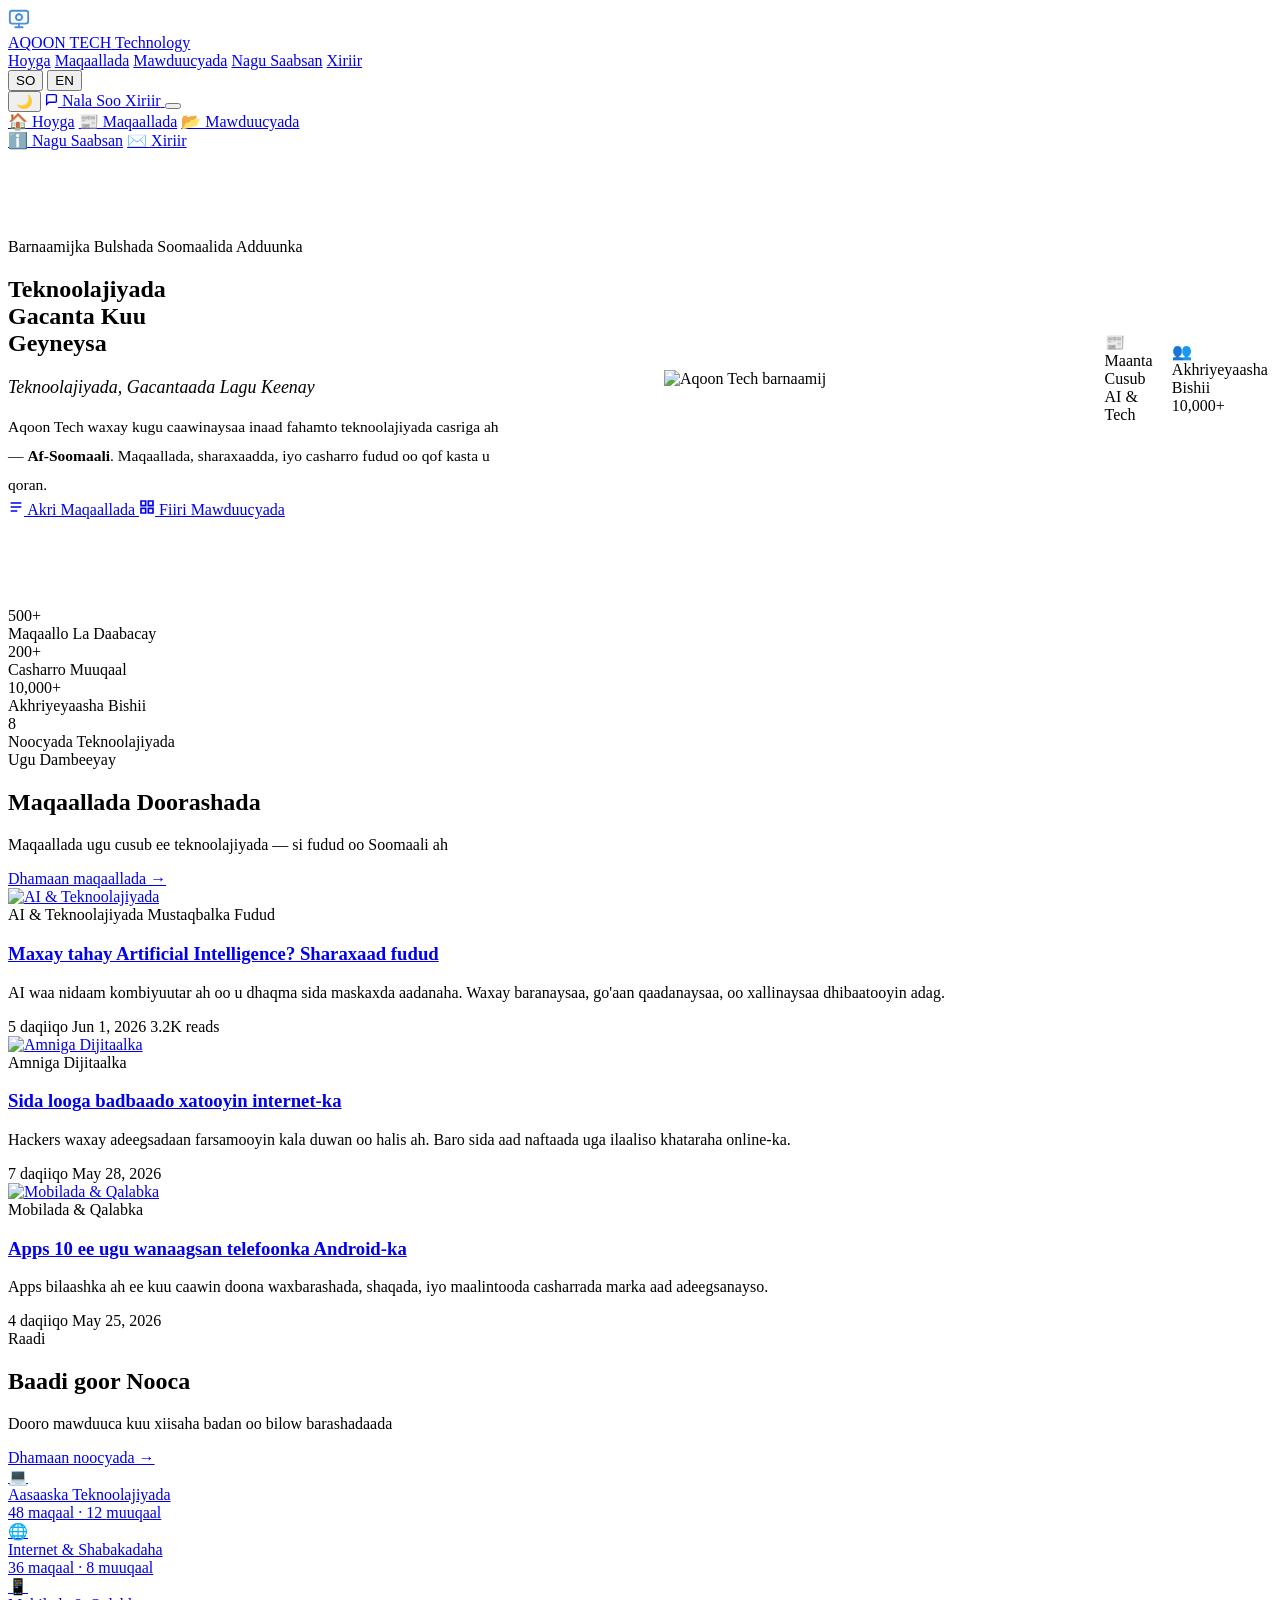
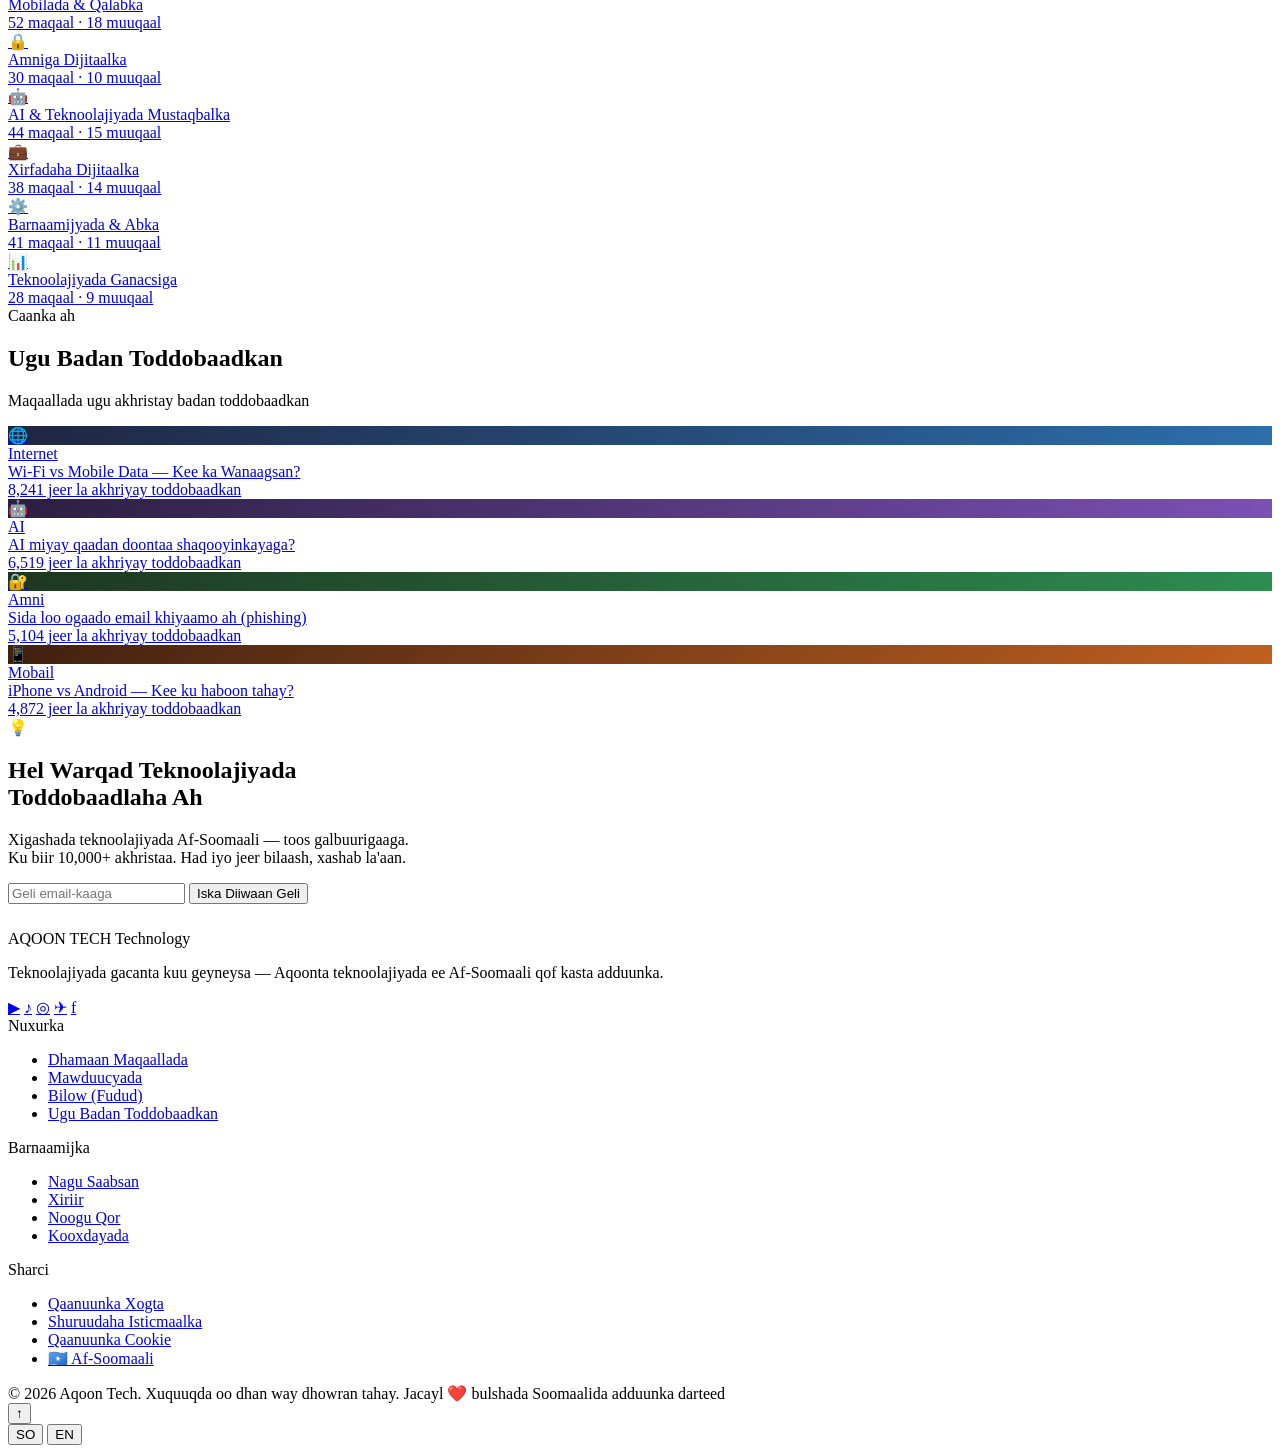
==== index.html @ 66a2defd "Add files via upload" ====
<!DOCTYPE html>
<html lang="so" data-theme="light">
<head>
  <meta charset="UTF-8">
  <meta name="viewport" content="width=device-width, initial-scale=1.0">
  <meta name="description" content="Aqoon Tech — Teknoolajiyada gacanta kuu geyneysa. Waxbarashada teknoolajiyada ee Af-Soomaali bulshada adduunka.">
  <meta property="og:title" content="Aqoon Tech — Teknoolajiyada Qof Walba">
  <meta property="og:description" content="Gunta aqoonta dijitaalka ee bulshada Soomaalida adduunka.">
  <meta property="og:type" content="website">
  <meta name="theme-color" content="#4A90D9">
  <title>Aqoon Tech — Teknoolajiyada Gacanta Kuu Geyneysa</title>

  <!-- Google Fonts -->
  <link rel="preconnect" href="https://fonts.googleapis.com">
  <link rel="preconnect" href="https://fonts.gstatic.com" crossorigin>
  <link href="https://fonts.googleapis.com/css2?family=Alata&family=Montserrat:wght@400;500;600;700&family=DM+Sans:ital,opsz,wght@0,9..40,300;0,9..40,400;0,9..40,500;1,9..40,400&display=swap" rel="stylesheet">

  <!-- CSS -->
  <link rel="stylesheet" href="css/variables.css">
  <link rel="stylesheet" href="css/base.css">
  <link rel="stylesheet" href="css/typography.css">
  <link rel="stylesheet" href="css/buttons.css">
  <link rel="stylesheet" href="css/cards.css">
  <link rel="stylesheet" href="css/navbar.css">
  <link rel="stylesheet" href="css/layout.css">
  <link rel="stylesheet" href="css/hero.css">
  <link rel="stylesheet" href="css/sections.css">
  <link rel="stylesheet" href="css/animations.css">

  <style>
    .hero-section {
      min-height: calc(100vh - var(--nav-h));
      display: grid;
      grid-template-columns: 1fr 1fr;
      align-items: center;
      gap: 3rem;
      padding-block: clamp(3rem,7vw,5.5rem);
    }
    .hero-visual-wrap {
      position: relative;
      display: flex;
      align-items: center;
      justify-content: center;
    }
    .hero-main-img {
      width: 100%;
      max-width: 520px;
      border-radius: var(--r-lg);
      box-shadow: var(--shadow-lg);
    }
    .hero-badge-1 { top: 10%; left: -16%; }
    .hero-badge-2 { bottom: 14%; right: -12%; }
    @media (max-width: 1024px) {
      .hero-section { grid-template-columns: 1fr; min-height: auto; padding-top: 3rem; }
      .hero-visual-wrap { display: none; }
    }
  </style>
</head>
<body>

<div id="progress-bar"></div>

<!-- ════ NAVBAR ════ -->
<nav class="navbar" id="navbar">
  <a href="index.html" class="nav-logo">
    <div class="logo-mark">
      <svg width="22" height="22" viewBox="0 0 24 24" fill="none"
           stroke="#4A90D9" stroke-width="2" stroke-linecap="round" stroke-linejoin="round">
        <rect x="2" y="3" width="20" height="14" rx="2.5"/>
        <path d="M8 21h8M12 17v4"/>
        <circle cx="12" cy="10" r="3.2"/>
        <path d="M12 6.8V6M12 13.2V14M8.8 10H8M15.2 10H16" stroke-width="1.5"/>
      </svg>
    </div>
    <div class="logo-text">
      <span class="logo-name">AQOON <span>TECH</span></span>
      <span class="logo-tagline">Technology</span>
    </div>
  </a>

  <div class="nav-links">
    <a href="index.html"            class="nav-link active" data-so="Hoyga" data-en="Home">Hoyga</a>
    <a href="pages/articles.html"   class="nav-link" data-so="Maqaallada" data-en="Articles">Maqaallada</a>
    <a href="pages/categories.html" class="nav-link" data-so="Mawduucyada" data-en="Categories">Mawduucyada</a>
    <a href="pages/about.html"      class="nav-link" data-so="Nagu Saabsan" data-en="About">Nagu Saabsan</a>
    <a href="pages/contact.html"    class="nav-link" data-so="Xiriir" data-en="Contact">Xiriir</a>
  </div>

  <div class="nav-actions">
    <div class="lang-switch">
      <button class="lang-btn active" id="lang-so" onclick="setLang('so')">SO</button>
      <button class="lang-btn"        id="lang-en" onclick="setLang('en')">EN</button>
    </div>
    <button class="btn-theme" id="theme-toggle" onclick="toggleTheme()">🌙</button>
    <a href="pages/contact.html" class="nav-cta">
      <svg width="13" height="13" fill="none" stroke="currentColor" stroke-width="2.5" viewBox="0 0 24 24">
        <path d="M21 15a2 2 0 0 1-2 2H7l-4 4V5a2 2 0 0 1 2-2h14a2 2 0 0 1 2 2z"/>
      </svg>
      <span data-so="Nala Soo Xiriir" data-en="Get in Touch">Nala Soo Xiriir</span>
    </a>
    <button class="hamburger" id="hamburger" onclick="toggleMobileNav()">
      <span></span><span></span><span></span>
    </button>
  </div>
</nav>

<!-- Mobile nav -->
<nav class="mobile-nav" id="mobile-nav">
  <a href="index.html"            class="mobile-link" data-so="🏠 Hoyga"      data-en="🏠 Home">🏠 Hoyga</a>
  <a href="pages/articles.html"   class="mobile-link" data-so="📰 Maqaallada" data-en="📰 Articles">📰 Maqaallada</a>
  <a href="pages/categories.html" class="mobile-link" data-so="📂 Mawduucyada" data-en="📂 Categories">📂 Mawduucyada</a>
  <div class="mobile-divider"></div>
  <a href="pages/about.html"      class="mobile-link" data-so="ℹ️ Nagu Saabsan" data-en="ℹ️ About">ℹ️ Nagu Saabsan</a>
  <a href="pages/contact.html"    class="mobile-link" data-so="✉️ Xiriir"       data-en="✉️ Contact">✉️ Xiriir</a>
</nav>

<!-- ════ HERO ════ -->
<main>
<section class="section">
  <div class="container">
    <div class="hero-section">

      <div>
        <div class="hero-eyebrow ha-1">
          <span class="pulse-dot"></span>
          <span data-so="Barnaamijka Bulshada Soomaalida Adduunka" data-en="Platform for Somali Communities Worldwide">Barnaamijka Bulshada Soomaalida Adduunka</span>
        </div>

        <h1 class="hero-headline ha-2">
          Teknoolajiyada<br>
          <span class="highlight">Gacanta</span> Kuu<br>
          Geyneysa
        </h1>

        <p class="ha-3" style="font-family:var(--font-ui);font-size:clamp(1rem,1.6vw,1.12rem);
           color:var(--text-3);font-style:italic;margin-bottom:var(--s4);"
           data-so="Teknoolajiyada, Gacantaada Lagu Keenay"
           data-en="Technology, Brought to Your Doorstep">
          Teknoolajiyada, Gacantaada Lagu Keenay
        </p>

        <p class="ha-4" style="font-size:15.5px;color:var(--text-2);
           max-width:500px;line-height:1.85;margin-bottom:var(--s8);"
           data-so="Aqoon Tech waxay kugu caawinaysaa inaad fahamto teknoolajiyada casriga ah — Af-Soomaali. Maqaallada, sharaxaadda, iyo casharro fudud oo qof kasta u qoran."
           data-en="Aqoon Tech helps you understand modern technology — in Somali. Articles, explanations, and simple lessons written for everyone.">
          Aqoon Tech waxay kugu caawinaysaa inaad fahamto
          teknoolajiyada casriga ah — <strong>Af-Soomaali</strong>.
          Maqaallada, sharaxaadda, iyo casharro fudud oo qof kasta u qoran.
        </p>

        <div class="flex gap-3 flex-wrap ha-5">
          <a href="pages/articles.html" class="btn btn-primary btn-lg">
            <svg width="16" height="16" fill="none" stroke="currentColor" stroke-width="2.5" viewBox="0 0 24 24">
              <path d="M4 6h16M4 12h16M4 18h10"/>
            </svg>
            <span data-so="Akri Maqaallada" data-en="Explore Articles">Akri Maqaallada</span>
          </a>
          <a href="pages/categories.html" class="btn btn-secondary btn-lg">
            <svg width="16" height="16" fill="none" stroke="currentColor" stroke-width="2.5" viewBox="0 0 24 24">
              <path d="M3 3h7v7H3zM14 3h7v7h-7zM14 14h7v7h-7zM3 14h7v7H3z"/>
            </svg>
            <span data-so="Fiiri Mawduucyada" data-en="Browse Topics">Fiiri Mawduucyada</span>
          </a>
        </div>
      </div>

      <div class="hero-visual-wrap ha-visual">
        <img src="images/hero-main.png" alt="Aqoon Tech barnaamij"
             class="hero-main-img" loading="eager">
        <div class="hero-badge hero-badge-1 float-1">
          <div class="hero-badge-icon">📰</div>
          <div>
            <div class="hero-badge-label" data-so="Maanta Cusub" data-en="New Today">Maanta Cusub</div>
            <div class="hero-badge-value">AI & Tech</div>
          </div>
        </div>
        <div class="hero-badge hero-badge-2 float-2">
          <div class="hero-badge-icon">👥</div>
          <div>
            <div class="hero-badge-label" data-so="Akhriyeyaasha Bishii" data-en="Monthly Readers">Akhriyeyaasha Bishii</div>
            <div class="hero-badge-value">10,000+</div>
          </div>
        </div>
      </div>

    </div>
  </div>
</section>

<!-- ════ STATS STRIP ════ -->
<div class="stats-strip">
  <div class="stats-inner">
    <div class="stat-item">
      <div class="stat-num" data-count="500" data-suffix="+">500+</div>
      <div class="stat-label" data-so="Maqaallo La Daabacay" data-en="Articles Published">Maqaallo La Daabacay</div>
    </div>
    <div class="stat-item">
      <div class="stat-num" data-count="200" data-suffix="+">200+</div>
      <div class="stat-label" data-so="Casharro Muuqaal" data-en="Video Lessons">Casharro Muuqaal</div>
    </div>
    <div class="stat-item">
      <div class="stat-num" data-count="10000" data-suffix="+">10,000+</div>
      <div class="stat-label" data-so="Akhriyeyaasha Bishii" data-en="Monthly Readers">Akhriyeyaasha Bishii</div>
    </div>
    <div class="stat-item">
      <div class="stat-num" data-count="8" data-suffix="">8</div>
      <div class="stat-label" data-so="Noocyada Teknoolajiyada" data-en="Tech Categories">Noocyada Teknoolajiyada</div>
    </div>
  </div>
</div>

<!-- ════ FEATURED ARTICLES ════ -->
<section class="section section-alt">
  <div class="container">
    <div class="section-header">
      <div>
        <div class="label" data-so="Ugu Dambeeyay" data-en="Latest">Ugu Dambeeyay</div>
        <h2 class="h-section"><span data-so="Maqaallada" data-en="Featured">Maqaallada</span> <span class="accent" data-so="Doorashada" data-en="Articles">Doorashada</span></h2>
        <p class="sub-heading" data-so="Maqaallada ugu cusub ee teknoolajiyada — si fudud oo Soomaali ah" data-en="The latest technology articles — simple and in Somali">Maqaallada ugu cusub ee teknoolajiyada — si fudud oo Soomaali ah</p>
      </div>
      <a href="pages/articles.html" class="btn btn-ghost" data-so="Dhamaan maqaallada →" data-en="View all articles →">Dhamaan maqaallada →</a>
    </div>

    <div class="grid grid-3">

      <article class="card reveal">
        <a href="pages/article-ai.html">
          <div class="card-img">
            <img src="images/hero-ai.png" alt="AI & Teknoolajiyada" loading="lazy">
          </div>
        </a>
        <div class="card-body">
          <div class="badge-row mb-2">
            <span class="badge badge-blue" data-so="AI & Teknoolajiyada Mustaqbalka" data-en="AI & Future Tech">AI & Teknoolajiyada Mustaqbalka</span>
            <span class="badge badge-easy">Fudud</span>
          </div>
          <h3 class="h-card">
            <a href="pages/article-ai.html" data-so="Maxay tahay Artificial Intelligence? Sharaxaad fudud" data-en="What is Artificial Intelligence? A simple explanation">
              Maxay tahay Artificial Intelligence? Sharaxaad fudud
            </a>
          </h3>
          <p class="card-excerpt" data-so="AI waa nidaam kombiyuutar ah oo u dhaqma sida maskaxda aadanaha. Waxay baranaysaa, go'aan qaadanaysaa, oo xallinaysaa dhibaatooyin adag." data-en="AI is a computer system that acts like the human brain. It learns, makes decisions, and solves complex problems.">
            AI waa nidaam kombiyuutar ah oo u dhaqma sida maskaxda aadanaha. Waxay baranaysaa, go'aan qaadanaysaa, oo xallinaysaa dhibaatooyin adag.
          </p>
          <div class="card-meta">
            <span data-so="5 daqiiqo" data-en="5 min read">5 daqiiqo</span>
            <span class="card-meta-dot"></span>
            <span>Jun 1, 2026</span>
            <span class="card-meta-dot"></span>
            <span>3.2K reads</span>
          </div>
        </div>
      </article>

      <article class="card reveal">
        <a href="pages/article-ai.html">
          <div class="card-img">
            <img src="images/hero-security.png" alt="Amniga Dijitaalka" loading="lazy">
          </div>
        </a>
        <div class="card-body">
          <div class="badge-row mb-2">
            <span class="badge badge-green" data-so="Amniga Dijitaalka" data-en="Cybersecurity">Amniga Dijitaalka</span>
          </div>
          <h3 class="h-card">
            <a href="pages/article-ai.html" data-so="Sida looga badbaado xatooyin internet-ka" data-en="How to protect yourself from internet theft">
              Sida looga badbaado xatooyin internet-ka
            </a>
          </h3>
          <p class="card-excerpt" data-so="Hackers waxay adeegsadaan farsamooyin kala duwan oo halis ah. Baro sida aad naftaada uga ilaaliso khataraha online-ka." data-en="Hackers use various dangerous techniques. Learn how to protect yourself from online threats.">
            Hackers waxay adeegsadaan farsamooyin kala duwan oo halis ah. Baro sida aad naftaada uga ilaaliso khataraha online-ka.
          </p>
          <div class="card-meta">
            <span data-so="7 daqiiqo" data-en="7 min read">7 daqiiqo</span>
            <span class="card-meta-dot"></span>
            <span>May 28, 2026</span>
          </div>
        </div>
      </article>

      <article class="card reveal">
        <a href="pages/article-ai.html">
          <div class="card-img">
            <img src="images/hero-mobile.png" alt="Mobilada & Qalabka" loading="lazy">
          </div>
        </a>
        <div class="card-body">
          <div class="badge-row mb-2">
            <span class="badge badge-amber" data-so="Mobilada & Qalabka" data-en="Mobile & Devices">Mobilada & Qalabka</span>
          </div>
          <h3 class="h-card">
            <a href="pages/article-ai.html" data-so="Apps 10 ee ugu wanaagsan telefoonka Android-ka" data-en="The 10 best apps for Android phones">
              Apps 10 ee ugu wanaagsan telefoonka Android-ka
            </a>
          </h3>
          <p class="card-excerpt" data-so="Apps bilaashka ah ee kuu caawin doona waxbarashada, shaqada, iyo maalintooda casharrada marka aad adeegsanayso." data-en="Free apps that will help you with education, work, and your daily lessons when you use them.">
            Apps bilaashka ah ee kuu caawin doona waxbarashada, shaqada, iyo maalintooda casharrada marka aad adeegsanayso.
          </p>
          <div class="card-meta">
            <span data-so="4 daqiiqo" data-en="4 min read">4 daqiiqo</span>
            <span class="card-meta-dot"></span>
            <span>May 25, 2026</span>
          </div>
        </div>
      </article>

    </div>
  </div>
</section>

<!-- ════ CATEGORIES ════ -->
<section class="section">
  <div class="container">
    <div class="section-header">
      <div>
        <div class="label" data-so="Raadi" data-en="Browse">Raadi</div>
        <h2 class="h-section"><span data-so="Baadi goor" data-en="Explore by">Baadi goor</span> <span class="accent" data-so="Nooca" data-en="Category">Nooca</span></h2>
        <p class="sub-heading" data-so="Dooro mawduuca kuu xiisaha badan oo bilow barashadaada" data-en="Choose the topic that interests you most and start learning">Dooro mawduuca kuu xiisaha badan oo bilow barashadaada</p>
      </div>
      <a href="pages/categories.html" class="btn btn-ghost" data-so="Dhamaan noocyada →" data-en="All categories →">Dhamaan noocyada →</a>
    </div>

    <div class="grid grid-4 gap-md">
      <a href="pages/categories.html" class="cat-card reveal">
        <div class="cat-icon">💻</div>
        <div class="cat-name" data-so="Aasaaska Teknoolajiyada" data-en="Tech Basics">Aasaaska Teknoolajiyada</div>
        <div class="cat-meta">48 <span data-so="maqaal" data-en="articles">maqaal</span> · 12 <span data-so="muuqaal" data-en="videos">muuqaal</span></div>
      </a>
      <a href="pages/categories.html" class="cat-card reveal">
        <div class="cat-icon">🌐</div>
        <div class="cat-name" data-so="Internet & Shabakadaha" data-en="Internet & Networks">Internet & Shabakadaha</div>
        <div class="cat-meta">36 <span data-so="maqaal" data-en="articles">maqaal</span> · 8 <span data-so="muuqaal" data-en="videos">muuqaal</span></div>
      </a>
      <a href="pages/categories.html" class="cat-card reveal">
        <div class="cat-icon">📱</div>
        <div class="cat-name" data-so="Mobilada & Qalabka" data-en="Mobile & Devices">Mobilada & Qalabka</div>
        <div class="cat-meta">52 <span data-so="maqaal" data-en="articles">maqaal</span> · 18 <span data-so="muuqaal" data-en="videos">muuqaal</span></div>
      </a>
      <a href="pages/categories.html" class="cat-card reveal">
        <div class="cat-icon">🔒</div>
        <div class="cat-name" data-so="Amniga Dijitaalka" data-en="Cybersecurity">Amniga Dijitaalka</div>
        <div class="cat-meta">30 <span data-so="maqaal" data-en="articles">maqaal</span> · 10 <span data-so="muuqaal" data-en="videos">muuqaal</span></div>
      </a>
      <a href="pages/categories.html" class="cat-card reveal">
        <div class="cat-icon">🤖</div>
        <div class="cat-name" data-so="AI & Teknoolajiyada Mustaqbalka" data-en="AI & Future Tech">AI & Teknoolajiyada Mustaqbalka</div>
        <div class="cat-meta">44 <span data-so="maqaal" data-en="articles">maqaal</span> · 15 <span data-so="muuqaal" data-en="videos">muuqaal</span></div>
      </a>
      <a href="pages/categories.html" class="cat-card reveal">
        <div class="cat-icon">💼</div>
        <div class="cat-name" data-so="Xirfadaha Dijitaalka" data-en="Digital Skills">Xirfadaha Dijitaalka</div>
        <div class="cat-meta">38 <span data-so="maqaal" data-en="articles">maqaal</span> · 14 <span data-so="muuqaal" data-en="videos">muuqaal</span></div>
      </a>
      <a href="pages/categories.html" class="cat-card reveal">
        <div class="cat-icon">⚙️</div>
        <div class="cat-name" data-so="Barnaamijyada & Abka" data-en="Software & Apps">Barnaamijyada & Abka</div>
        <div class="cat-meta">41 <span data-so="maqaal" data-en="articles">maqaal</span> · 11 <span data-so="muuqaal" data-en="videos">muuqaal</span></div>
      </a>
      <a href="pages/categories.html" class="cat-card reveal">
        <div class="cat-icon">📊</div>
        <div class="cat-name" data-so="Teknoolajiyada Ganacsiga" data-en="Business Tech">Teknoolajiyada Ganacsiga</div>
        <div class="cat-meta">28 <span data-so="maqaal" data-en="articles">maqaal</span> · 9 <span data-so="muuqaal" data-en="videos">muuqaal</span></div>
      </a>
    </div>
  </div>
</section>

<!-- ════ POPULAR THIS WEEK ════ -->
<section class="section section-alt">
  <div class="container">
    <div class="section-header">
      <div>
        <div class="label" data-so="Caanka ah" data-en="Trending">Caanka ah</div>
        <h2 class="h-section"><span data-so="Ugu Badan" data-en="Popular">Ugu Badan</span> <span class="accent" data-so="Toddobaadkan" data-en="This Week">Toddobaadkan</span></h2>
        <p class="sub-heading" data-so="Maqaallada ugu akhristay badan toddobaadkan" data-en="The most read articles this week">Maqaallada ugu akhristay badan toddobaadkan</p>
      </div>
    </div>

    <div class="grid grid-2 gap-md">
      <a href="pages/article-ai.html" class="popular-card reveal">
        <div class="popular-card-thumb" style="background:linear-gradient(135deg,#1e2540,#2d6fad);">🌐</div>
        <div class="popular-card-body">
          <span class="badge badge-teal" data-so="Internet" data-en="Internet">Internet</span>
          <div class="popular-card-title" data-so="Wi-Fi vs Mobile Data — Kee ka Wanaagsan?" data-en="Wi-Fi vs Mobile Data — Which is Better?">Wi-Fi vs Mobile Data — Kee ka Wanaagsan?</div>
          <div class="popular-card-reads" data-so="8,241 jeer la akhriyay toddobaadkan" data-en="8,241 reads this week">8,241 jeer la akhriyay toddobaadkan</div>
        </div>
      </a>
      <a href="pages/article-ai.html" class="popular-card reveal">
        <div class="popular-card-thumb" style="background:linear-gradient(135deg,#2a1e40,#7d50b5);">🤖</div>
        <div class="popular-card-body">
          <span class="badge badge-blue">AI</span>
          <div class="popular-card-title" data-so="AI miyay qaadan doontaa shaqooyinkayaga?" data-en="Will AI take our jobs?">AI miyay qaadan doontaa shaqooyinkayaga?</div>
          <div class="popular-card-reads" data-so="6,519 jeer la akhriyay toddobaadkan" data-en="6,519 reads this week">6,519 jeer la akhriyay toddobaadkan</div>
        </div>
      </a>
      <a href="pages/article-ai.html" class="popular-card reveal">
        <div class="popular-card-thumb" style="background:linear-gradient(135deg,#1e3520,#2d8e50);">🔐</div>
        <div class="popular-card-body">
          <span class="badge badge-green" data-so="Amni" data-en="Security">Amni</span>
          <div class="popular-card-title" data-so="Sida loo ogaado email khiyaamo ah (phishing)" data-en="How to identify a phishing email">Sida loo ogaado email khiyaamo ah (phishing)</div>
          <div class="popular-card-reads" data-so="5,104 jeer la akhriyay toddobaadkan" data-en="5,104 reads this week">5,104 jeer la akhriyay toddobaadkan</div>
        </div>
      </a>
      <a href="pages/article-ai.html" class="popular-card reveal">
        <div class="popular-card-thumb" style="background:linear-gradient(135deg,#402010,#c06020);">📱</div>
        <div class="popular-card-body">
          <span class="badge badge-amber" data-so="Mobail" data-en="Mobile">Mobail</span>
          <div class="popular-card-title" data-so="iPhone vs Android — Kee ku haboon tahay?" data-en="iPhone vs Android — Which is right for you?">iPhone vs Android — Kee ku haboon tahay?</div>
          <div class="popular-card-reads" data-so="4,872 jeer la akhriyay toddobaadkan" data-en="4,872 reads this week">4,872 jeer la akhriyay toddobaadkan</div>
        </div>
      </a>
    </div>
  </div>
</section>

<!-- ════ NEWSLETTER ════ -->
<div class="newsletter-section">
  <div class="newsletter-inner">
    <span class="newsletter-emoji">💡</span>
    <h2 data-so="Hel Warqad Teknoolajiyada Toddobaadlaha Ah" data-en="Get Weekly Technology News">Hel Warqad Teknoolajiyada<br>Toddobaadlaha Ah</h2>
    <p data-so="Xigashada teknoolajiyada Af-Soomaali — toos galbuurigaaga. Ku biir 10,000+ akhristaa. Had iyo jeer bilaash, xashab la'aan." data-en="Weekly tech tips in Somali — straight to your inbox. Join 10,000+ readers. Always free, no spam.">
      Xigashada teknoolajiyada Af-Soomaali — toos galbuurigaaga.<br>
      Ku biir 10,000+ akhristaa. Had iyo jeer bilaash, xashab la'aan.
    </p>
    <form class="newsletter-form" onsubmit="handleNewsletter(this); return false;">
      <input class="newsletter-input" type="email"
             placeholder="Geli email-kaaga" required>
      <button type="submit" class="newsletter-submit" data-so="Iska Diiwaan Geli" data-en="Subscribe Free">Iska Diiwaan Geli</button>
    </form>
  </div>
</div>
</main>

<!-- ════ FOOTER ════ -->
<footer class="site-footer">
  <div class="footer-inner">
    <div class="footer-grid">
      <div>
        <div class="footer-brand-row">
          <div class="footer-logo-icon">
            <svg width="22" height="22" fill="none" stroke="white" stroke-width="2"
                 stroke-linecap="round" stroke-linejoin="round" viewBox="0 0 24 24">
              <rect x="2" y="3" width="20" height="14" rx="2.5"/>
              <path d="M8 21h8M12 17v4"/>
              <circle cx="12" cy="10" r="3"/>
            </svg>
          </div>
          <div>
            <span class="footer-brand-name">AQOON <span>TECH</span></span>
            <span class="footer-brand-tag">Technology</span>
          </div>
        </div>
        <p class="footer-about" data-so="Teknoolajiyada gacanta kuu geyneysa — Aqoonta teknoolajiyada ee Af-Soomaali qof kasta adduunka." data-en="Technology brought to your doorstep — Technology knowledge in Somali for everyone worldwide.">
          Teknoolajiyada gacanta kuu geyneysa — Aqoonta teknoolajiyada ee Af-Soomaali qof kasta adduunka.
        </p>
        <div class="social-links">
          <a href="#" class="social-btn" title="YouTube">▶</a>
          <a href="#" class="social-btn" title="TikTok">♪</a>
          <a href="#" class="social-btn" title="Instagram">◎</a>
          <a href="#" class="social-btn" title="Telegram">✈</a>
          <a href="#" class="social-btn" title="Facebook">f</a>
        </div>
      </div>
      <div>
        <div class="footer-col-title" data-so="Nuxurka" data-en="Content">Nuxurka</div>
        <ul class="footer-links">
          <li><a href="pages/articles.html" data-so="Dhamaan Maqaallada" data-en="All Articles">Dhamaan Maqaallada</a></li>
          <li><a href="pages/categories.html" data-so="Mawduucyada" data-en="Categories">Mawduucyada</a></li>
          <li><a href="pages/articles.html" data-so="Bilow (Fudud)" data-en="Beginner (Easy)">Bilow (Fudud)</a></li>
          <li><a href="pages/articles.html" data-so="Ugu Badan Toddobaadkan" data-en="Popular This Week">Ugu Badan Toddobaadkan</a></li>
        </ul>
      </div>
      <div>
        <div class="footer-col-title" data-so="Barnaamijka" data-en="Platform">Barnaamijka</div>
        <ul class="footer-links">
          <li><a href="pages/about.html" data-so="Nagu Saabsan" data-en="About Us">Nagu Saabsan</a></li>
          <li><a href="pages/contact.html" data-so="Xiriir" data-en="Contact">Xiriir</a></li>
          <li><a href="pages/contact.html" data-so="Noogu Qor" data-en="Write for Us">Noogu Qor</a></li>
          <li><a href="pages/about.html" data-so="Kooxdayada" data-en="Our Team">Kooxdayada</a></li>
        </ul>
      </div>
      <div>
        <div class="footer-col-title" data-so="Sharci" data-en="Legal">Sharci</div>
        <ul class="footer-links">
          <li><a href="#" data-so="Qaanuunka Xogta" data-en="Privacy Policy">Qaanuunka Xogta</a></li>
          <li><a href="#" data-so="Shuruudaha Isticmaalka" data-en="Terms of Use">Shuruudaha Isticmaalka</a></li>
          <li><a href="#" data-so="Qaanuunka Cookie" data-en="Cookie Policy">Qaanuunka Cookie</a></li>
          <li><a href="#" data-so="🇸🇴 Af-Soomaali" data-en="🇸🇴 Somali">🇸🇴 Af-Soomaali</a></li>
        </ul>
      </div>
    </div>
    <div class="footer-bottom">
      <span>© 2026 Aqoon Tech. <span data-so="Xuquuqda oo dhan way dhowran tahay." data-en="All rights reserved.">Xuquuqda oo dhan way dhowran tahay.</span></span>
      <span data-so="Jacayl ❤️ bulshada Soomaalida adduunka darteed" data-en="Made with ❤️ for the Somali community worldwide">Jacayl ❤️ bulshada Soomaalida adduunka darteed</span>
    </div>
  </div>
</footer>

<button class="back-to-top" id="back-to-top" title="Ku noqo sare">↑</button>

<!-- ════ FLOATING LANGUAGE FAB ════ -->
<div class="lang-fab" role="group" aria-label="Language switcher">
  <button class="lang-fab-btn active" id="lang-fab-so" onclick="setLang('so')" title="Af-Soomaali">SO</button>
  <button class="lang-fab-btn"        id="lang-fab-en" onclick="setLang('en')" title="English">EN</button>
</div>

<!-- Scripts -->
<script src="js/theme.js"></script>
<script src="js/i18n.js"></script>
<script src="js/search.js"></script>
</body>
</html>
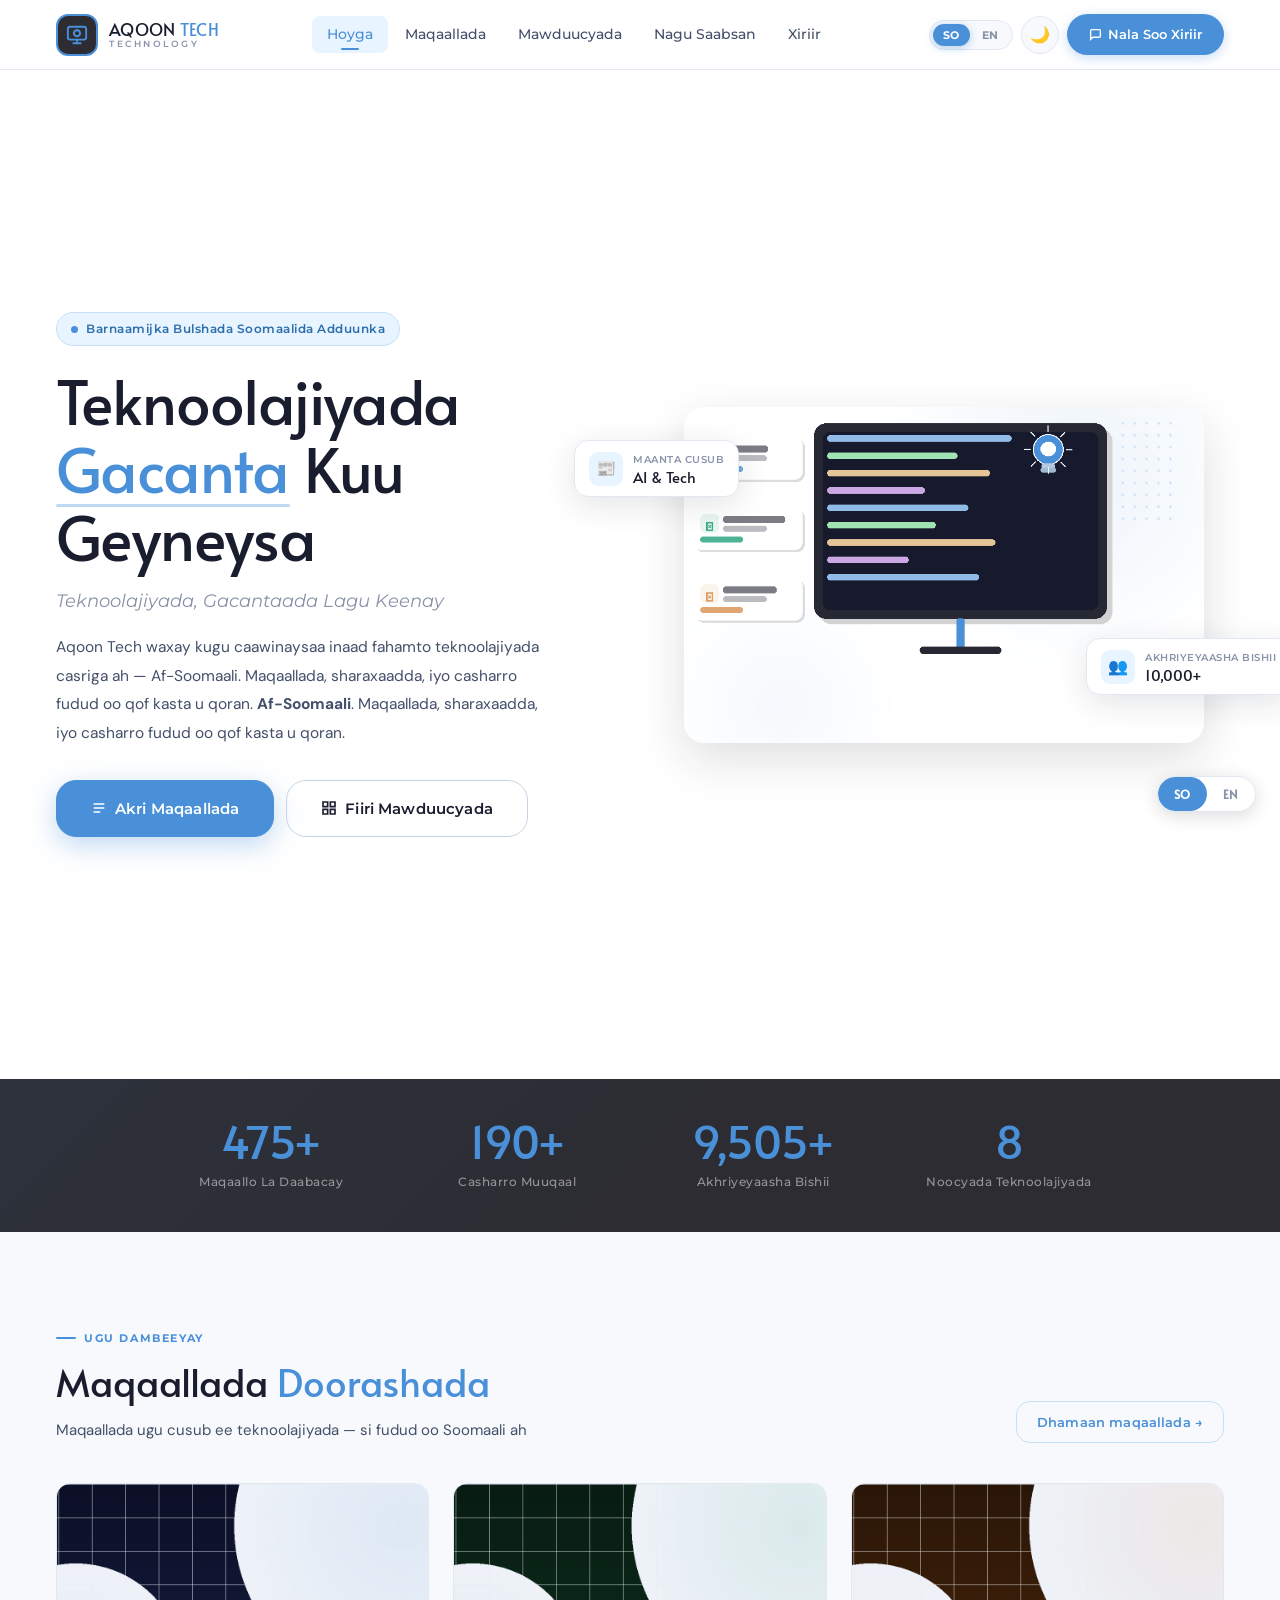
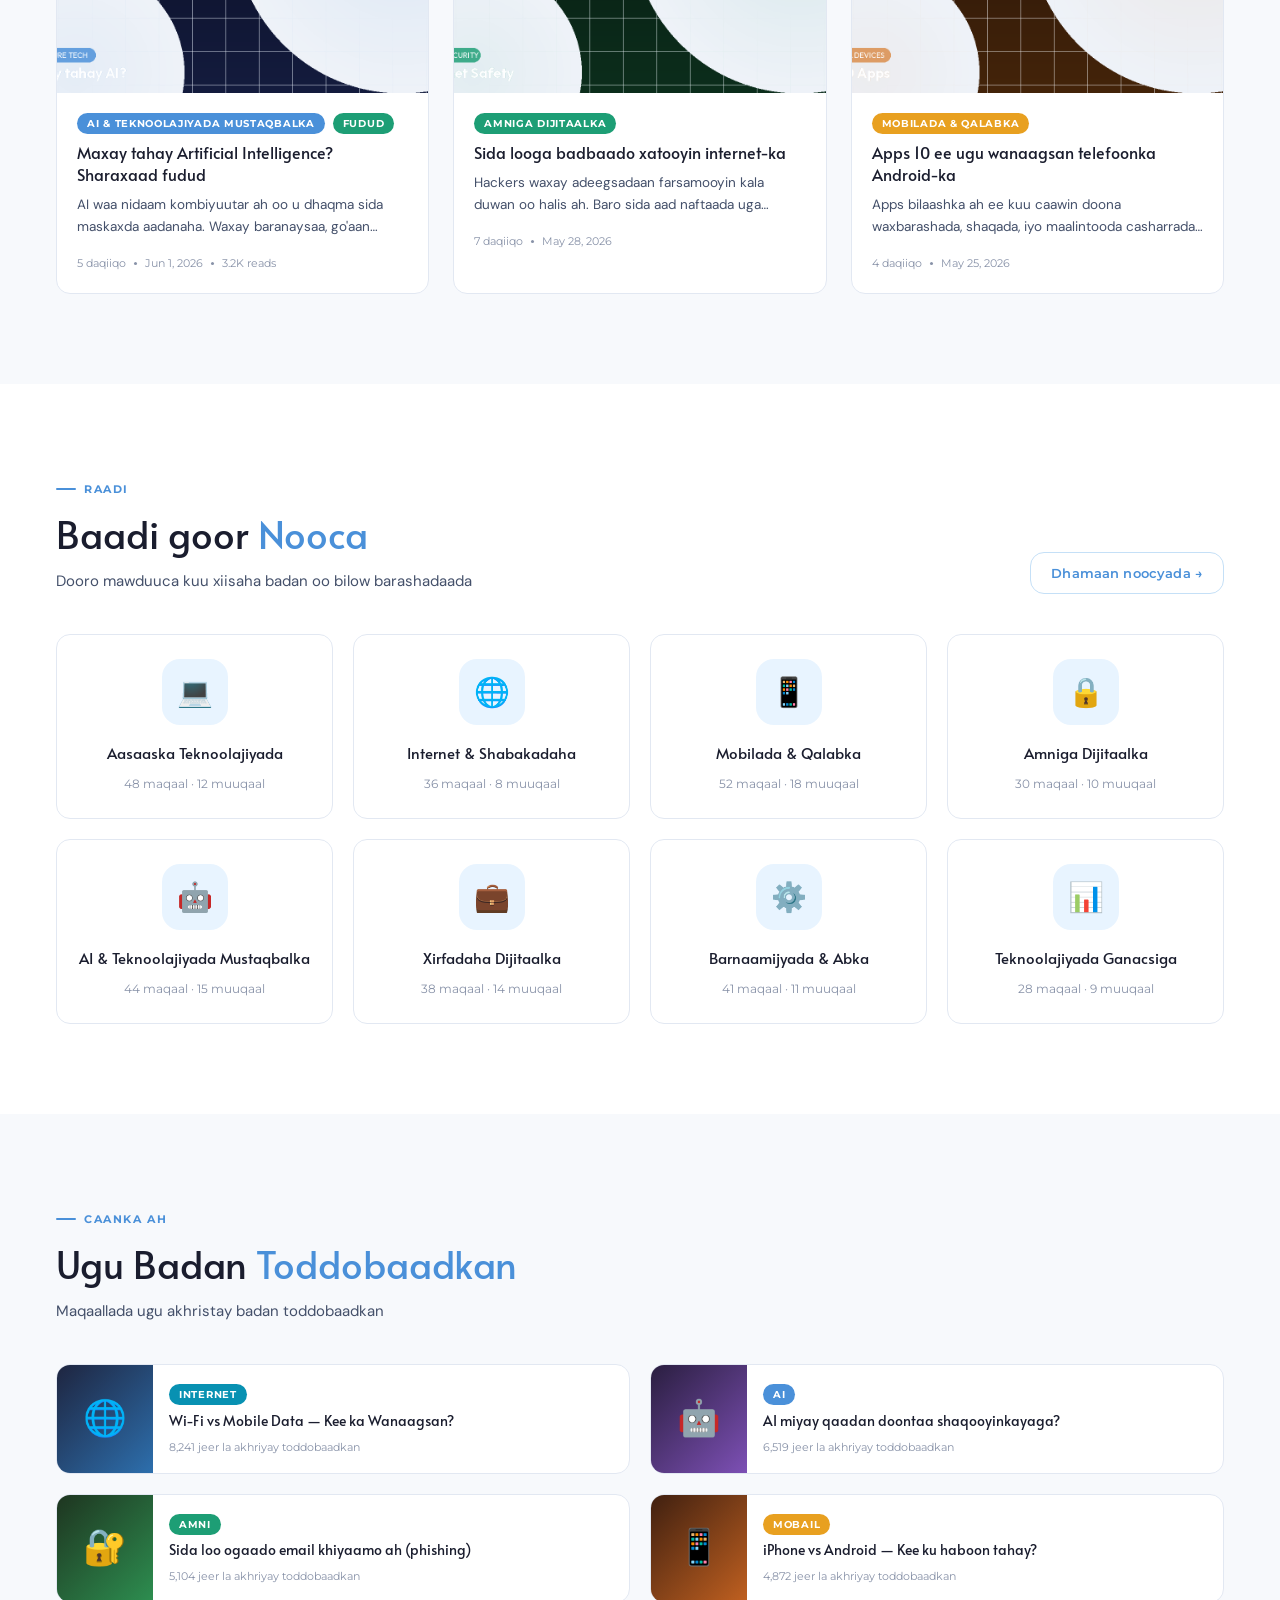
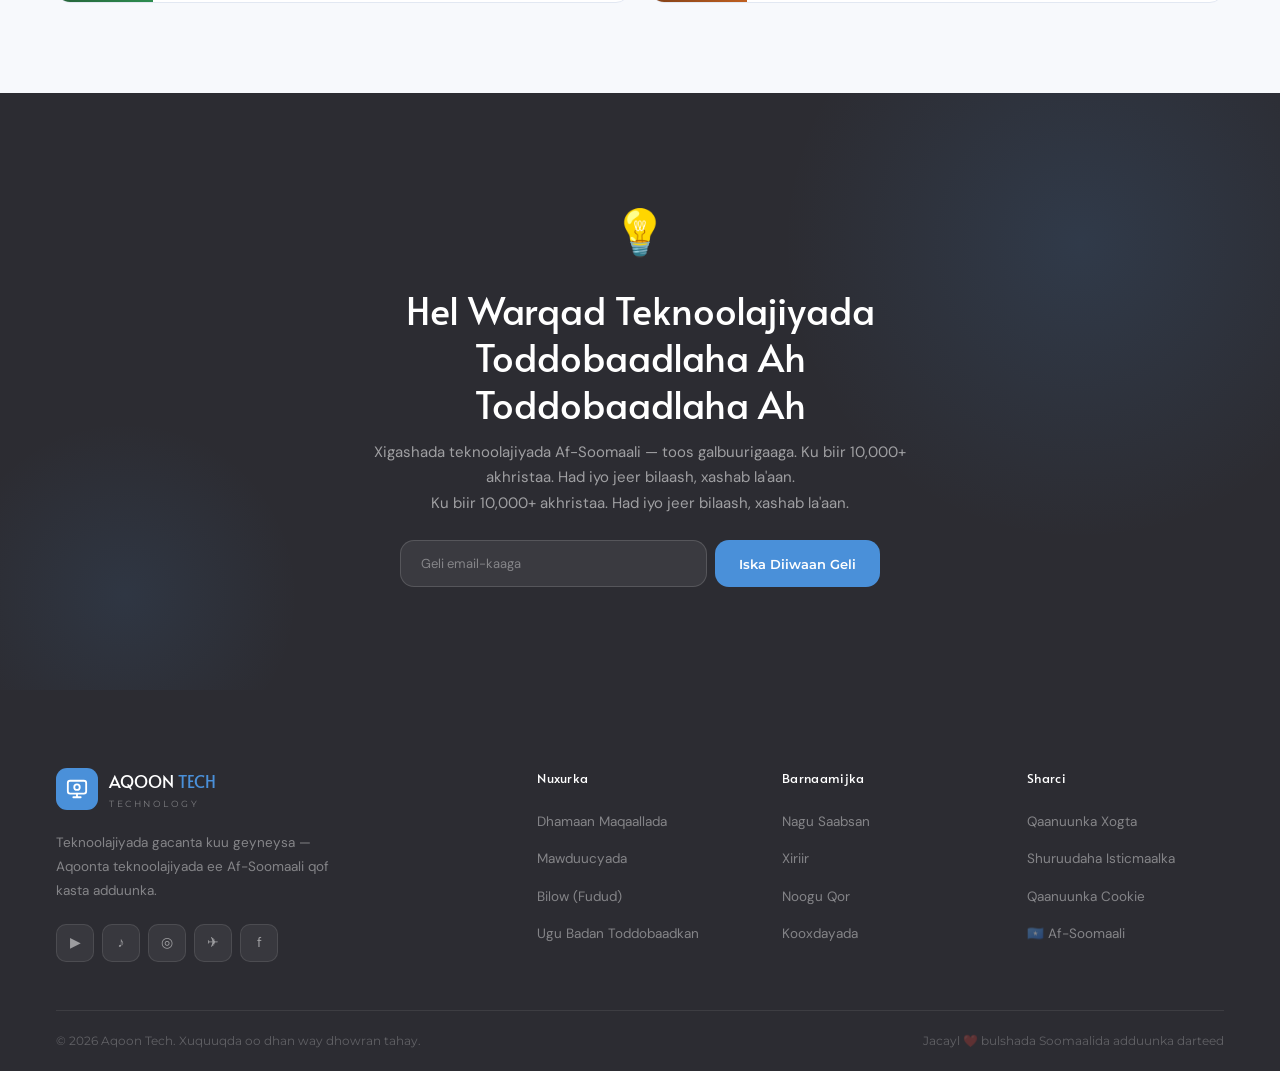
==== commit b93e455e: "Update index.html" ====
--- a/index.html
+++ b/index.html
@@ -508,5 +508,5 @@
 <script src="js/theme.js"></script>
 <script src="js/i18n.js"></script>
 <script src="js/search.js"></script>
-</body>
+</body> <script id="mcjs">!function(c,h,i,m,p){m=c.createElement(h),p=c.getElementsByTagName(h)[0],m.async=1,m.src=i,p.parentNode.insertBefore(m,p)}(document,"script","https://chimpstatic.com/mcjs-connected/js/users/6dde8e895252daeaff20a55bf/321921169aa926cdf9f420002.js");</script>
 </html>
--- a/css/variables.css
+++ b/css/variables.css
@@ -0,0 +1,175 @@
+/* ============================================================
+   AQOON TECH  —  Design Tokens  (css/variables.css)
+   All colours, spacing, radii, shadows, z-index, typography
+   sizes and timing functions live here. Change one value and
+   the entire site updates.
+   ============================================================ */
+
+:root {
+
+  /* ── Brand palette ── */
+  --blue:          #4A90D9;
+  --blue-dark:     #2d6fad;
+  --blue-deeper:   #1a4a7a;
+  --blue-light:    #E8F4FF;
+  --blue-mid:      #c5e0f7;
+  --charcoal:      #2C2C32;
+  --charcoal-lt:   #3f3f4a;
+  --green:         #1d9e75;
+  --amber:         #e8a020;
+  --purple:        #7d50b5;
+  --teal:          #0891b2;
+  --red:           #e24b4a;
+  --white:         #FFFFFF;
+
+  /* ── Semantic – Light theme ── */
+  --bg:            #FFFFFF;
+  --bg-alt:        #F7F9FC;
+  --bg-3:          #EEF2F8;
+  --surface:       #FFFFFF;
+  --surface-2:     #F4F7FC;
+  --surface-3:     #EDF1F8;
+  --text:          #1A1D2E;
+  --text-2:        #44506A;
+  --text-3:        #8892A8;
+  --border:        #E2E8F2;
+  --border-2:      #C8D4E4;
+
+  /* ── Typography ── */
+  --font-brand: 'Alata', sans-serif;
+  --font-ui:    'Montserrat', sans-serif;
+  --font-body:  'DM Sans', sans-serif;
+
+  --size-xs:   11px;
+  --size-sm:   13px;
+  --size-base: 15px;
+  --size-md:   17px;
+  --size-lg:   20px;
+  --size-xl:   24px;
+  --size-2xl:  30px;
+  --size-3xl:  38px;
+  --size-4xl:  48px;
+  --size-5xl:  60px;
+
+  /* ── Spacing scale (4-pt) ── */
+  --s1:  4px;
+  --s2:  8px;
+  --s3:  12px;
+  --s4:  16px;
+  --s5:  20px;
+  --s6:  24px;
+  --s8:  32px;
+  --s10: 40px;
+  --s12: 48px;
+  --s16: 64px;
+  --s20: 80px;
+  --s24: 96px;
+
+  /* ── Border radii ── */
+  --r-xs:   4px;
+  --r-sm:   8px;
+  --r:      14px;
+  --r-lg:   20px;
+  --r-xl:   28px;
+  --r-2xl:  36px;
+  --r-full: 9999px;
+
+  /* ── Shadows ── */
+  --shadow-xs:   0 1px 4px rgba(26,29,46,.06);
+  --shadow-sm:   0 2px 8px rgba(26,29,46,.08);
+  --shadow:      0 4px 20px rgba(74,144,217,.10);
+  --shadow-md:   0 8px 32px rgba(26,29,46,.12);
+  --shadow-lg:   0 16px 48px rgba(26,29,46,.14);
+  --shadow-up:   0 16px 48px rgba(74,144,217,.18);
+  --shadow-blue: 0 8px 28px rgba(74,144,217,.35);
+  --shadow-blue-lg: 0 16px 48px rgba(74,144,217,.45);
+
+  /* ── Motion ── */
+  --ease:       cubic-bezier(.4,0,.2,1);
+  --ease-out:   cubic-bezier(0,0,.2,1);
+  --ease-in:    cubic-bezier(.4,0,1,1);
+  --ease-spring: cubic-bezier(.34,1.56,.64,1);
+  --t-fast:  .14s;
+  --t:       .22s;
+  --t-slow:  .40s;
+
+  /* ── Layout ── */
+  --nav-h:      70px;
+  --max-w:      1280px;
+  --max-w-sm:   960px;
+  --max-w-text: 700px;
+  --pad-x:      clamp(1.25rem, 5vw, 3.5rem);
+  --pad-y:      clamp(3.5rem, 7vw, 6rem);
+
+  /* ── Z-index ladder ── */
+  --z-base:    1;
+  --z-drop:    50;
+  --z-sticky:  80;
+  --z-nav:     100;
+  --z-over:    150;
+  --z-modal:   200;
+  --z-toast:   300;
+}
+
+/* ── Dark mode overrides ── */
+[data-theme="dark"] {
+  --bg:       #0F1117;
+  --bg-alt:   #161B27;
+  --bg-3:     #1C2235;
+  --surface:  #181E2E;
+  --surface-2:#1E2540;
+  --surface-3:#242D4A;
+  --text:     #EEF2FF;
+  --text-2:   #9BA8CC;
+  --text-3:   #5C6A88;
+  --border:   #252D45;
+  --border-2: #323D58;
+
+  --blue-light: rgba(74,144,217,.10);
+  --blue-mid:   rgba(74,144,217,.22);
+
+  --shadow:       0 4px 20px rgba(0,0,0,.45);
+  --shadow-md:    0 8px 32px rgba(0,0,0,.50);
+  --shadow-lg:    0 16px 48px rgba(0,0,0,.55);
+  --shadow-up:    0 16px 48px rgba(74,144,217,.22);
+  --shadow-blue:  0 8px 28px rgba(74,144,217,.28);
+  --shadow-blue-lg: 0 16px 48px rgba(74,144,217,.38);
+}
+
+/* ── Language FAB ── */
+.lang-fab {
+  position: fixed;
+  bottom: 5.5rem;
+  right: 1.5rem;
+  z-index: 9000;
+  display: flex;
+  background: var(--surface);
+  border: 1.5px solid var(--border);
+  border-radius: 50px;
+  box-shadow: 0 4px 18px rgba(0,0,0,.14);
+  overflow: hidden;
+  transition: box-shadow var(--t) var(--ease);
+}
+.lang-fab:hover { box-shadow: 0 6px 24px rgba(0,0,0,.2); }
+
+.lang-fab-btn {
+  padding: 9px 16px;
+  font-family: var(--font-brand);
+  font-size: 11.5px;
+  font-weight: 700;
+  letter-spacing: .6px;
+  color: var(--text-3);
+  background: transparent;
+  border: none;
+  cursor: pointer;
+  transition: all var(--t) var(--ease);
+  min-width: 44px;
+}
+.lang-fab-btn.active {
+  background: var(--blue);
+  color: #fff;
+  border-radius: 50px;
+}
+.lang-fab-btn:not(.active):hover {
+  color: var(--blue);
+}
--- a/css/base.css
+++ b/css/base.css
@@ -0,0 +1,99 @@
+/* ============================================================
+   AQOON TECH  —  Reset & Base  (css/base.css)
+   Modern CSS reset, body defaults, containers, page system
+   ============================================================ */
+
+/* ── Modern reset ── */
+*, *::before, *::after { box-sizing: border-box; margin: 0; padding: 0; }
+
+html {
+  scroll-behavior: smooth;
+  font-size: 16px;
+  -webkit-text-size-adjust: 100%;
+}
+
+body {
+  font-family: var(--font-body);
+  font-size: var(--size-base);
+  line-height: 1.7;
+  color: var(--text);
+  background-color: var(--bg);
+  -webkit-font-smoothing: antialiased;
+  -moz-osx-font-smoothing: grayscale;
+  overflow-x: hidden;
+  transition: background-color var(--t-slow) var(--ease),
+              color          var(--t-slow) var(--ease);
+}
+
+img, video, svg { display: block; max-width: 100%; }
+img { height: auto; }
+
+h1, h2, h3, h4, h5, h6 {
+  font-family: var(--font-brand);
+  line-height: 1.18;
+  color: var(--text);
+  font-weight: 400; /* Alata is display-weight natively */
+}
+
+p    { line-height: 1.78; }
+a    { color: inherit; text-decoration: none; }
+ul, ol { list-style: none; }
+button { cursor: pointer; font-family: var(--font-ui); border: none; background: none; }
+input, textarea, select { font-family: var(--font-body); font-size: var(--size-base); }
+
+/* ── Custom scrollbar ── */
+::-webkit-scrollbar        { width: 6px; height: 6px; }
+::-webkit-scrollbar-track  { background: var(--bg-alt); }
+::-webkit-scrollbar-thumb  { background: var(--blue-mid); border-radius: 10px; }
+::-webkit-scrollbar-thumb:hover { background: var(--blue); }
+
+/* ── Text selection ── */
+::selection { background: var(--blue-light); color: var(--blue-dark); }
+[data-theme="dark"] ::selection { background: rgba(74,144,217,.28); color: #b8d8f8; }
+
+/* ── Focus-visible ring ── */
+:focus-visible {
+  outline: 2px solid var(--blue);
+  outline-offset: 3px;
+  border-radius: var(--r-sm);
+}
+
+/* ── Visually hidden ── */
+.sr-only {
+  position: absolute; width: 1px; height: 1px;
+  padding: 0; margin: -1px; overflow: hidden;
+  clip: rect(0,0,0,0); white-space: nowrap; border: 0;
+}
+
+/* ── Containers ── */
+.container {
+  max-width: var(--max-w);
+  margin-inline: auto;
+  padding-inline: var(--pad-x);
+}
+.container-sm {
+  max-width: var(--max-w-sm);
+  margin-inline: auto;
+  padding-inline: var(--pad-x);
+}
+.container-text {
+  max-width: var(--max-w-text);
+  margin-inline: auto;
+  padding-inline: var(--pad-x);
+}
+
+/* ── Section wrappers ── */
+.section {
+  padding-block: var(--pad-y);
+}
+.section-sm {
+  padding-block: clamp(2rem, 4vw, 3.5rem);
+}
+.section-alt  { background: var(--bg-alt); }
+.section-dark {
+  background: var(--charcoal);
+}
+[data-theme="dark"] .section-dark { background: #0a0c14; }
+
+/* ── Divider ── */
+hr, .divider { height: 1px; background: var(--border); border: none; margin-block: var(--s6); }
--- a/css/typography.css
+++ b/css/typography.css
@@ -0,0 +1,276 @@
+/* ============================================================
+   AQOON TECH  —  Typography  (css/typography.css)
+   Section labels, headings hierarchy, article body styles,
+   callouts, code, blockquotes, Somali glossary tooltips
+   ============================================================ */
+
+/* ── Section label / eyebrow ── */
+.label {
+  display: inline-flex;
+  align-items: center;
+  gap: var(--s2);
+  font-family: var(--font-ui);
+  font-size: var(--size-xs);
+  font-weight: 700;
+  letter-spacing: 1.6px;
+  text-transform: uppercase;
+  color: var(--blue);
+  margin-bottom: var(--s3);
+}
+.label::before {
+  content: '';
+  display: inline-block;
+  width: 20px;
+  height: 2px;
+  background: var(--blue);
+  border-radius: 2px;
+  flex-shrink: 0;
+}
+.label.center { justify-content: center; }
+
+/* ── Heading scale ── */
+.h-display {
+  font-family: var(--font-brand);
+  font-size: clamp(2.6rem, 5vw, 4.2rem);
+  line-height: 1.1;
+  letter-spacing: -.5px;
+  color: var(--text);
+}
+
+.h-section {
+  font-family: var(--font-brand);
+  font-size: clamp(1.8rem, 3vw, 2.55rem);
+  line-height: 1.18;
+  color: var(--text);
+  margin-bottom: var(--s3);
+}
+.h-section .accent { color: var(--blue); }
+
+.h-page {
+  font-family: var(--font-brand);
+  font-size: clamp(2rem, 4vw, 3.2rem);
+  line-height: 1.15;
+  color: var(--text);
+  margin-bottom: var(--s4);
+}
+
+.h-card {
+  font-family: var(--font-brand);
+  font-size: 15.5px;
+  line-height: 1.42;
+  color: var(--text);
+  transition: color var(--t) var(--ease);
+  margin-bottom: var(--s2);
+}
+
+/* ── Body sub-heading ── */
+.sub-heading {
+  font-size: var(--size-base);
+  color: var(--text-2);
+  line-height: 1.75;
+  max-width: 560px;
+}
+.sub-heading.wide  { max-width: 680px; }
+.sub-heading.center { max-width: 600px; margin-inline: auto; text-align: center; }
+
+/* ── Hero headline ── */
+.hero-headline {
+  font-family: var(--font-brand);
+  font-size: clamp(2.5rem, 4.8vw, 4rem);
+  line-height: 1.1;
+  letter-spacing: -.6px;
+  color: var(--text);
+}
+.hero-headline .highlight {
+  color: var(--blue);
+  position: relative;
+  display: inline-block;
+}
+.hero-headline .highlight::after {
+  content: '';
+  position: absolute;
+  left: 0; bottom: -5px;
+  width: 100%; height: 3px;
+  background: var(--blue);
+  border-radius: 2px;
+  opacity: .35;
+}
+
+/* ── Article body typography ── */
+.article-body {
+  font-size: 16px;
+  line-height: 1.88;
+  color: var(--text-2);
+}
+
+.article-body h2 {
+  font-size: clamp(1.3rem, 2.4vw, 1.65rem);
+  color: var(--text);
+  margin-top: var(--s10);
+  margin-bottom: var(--s4);
+  padding-bottom: var(--s3);
+  border-bottom: 2px solid var(--border);
+}
+
+.article-body h3 {
+  font-size: clamp(1.08rem, 1.9vw, 1.28rem);
+  color: var(--blue-dark);
+  margin-top: var(--s8);
+  margin-bottom: var(--s3);
+}
+[data-theme="dark"] .article-body h3 { color: var(--blue); }
+
+.article-body p { margin-bottom: var(--s5); }
+
+.article-body ul,
+.article-body ol {
+  padding-left: var(--s6);
+  margin-bottom: var(--s5);
+  display: flex;
+  flex-direction: column;
+  gap: var(--s2);
+}
+.article-body ul li { list-style: disc; }
+.article-body ol li { list-style: decimal; }
+
+.article-body li {
+  font-size: 15.5px;
+  line-height: 1.76;
+  color: var(--text-2);
+}
+
+.article-body strong { color: var(--text); font-weight: 600; }
+.article-body em { font-style: italic; }
+.article-body a { color: var(--blue); text-decoration: underline; text-underline-offset: 3px; }
+
+/* ── Somali glossary tooltip ── */
+.glossary {
+  border-bottom: 2px dashed var(--blue);
+  cursor: help;
+  color: var(--blue-dark);
+  font-weight: 500;
+  position: relative;
+  transition: color var(--t) var(--ease);
+}
+[data-theme="dark"] .glossary { color: var(--blue); }
+.glossary:hover { color: var(--blue); }
+
+.glossary::before {
+  content: '🇸🇴 ' attr(data-so);
+  position: absolute;
+  bottom: calc(100% + 10px);
+  left: 50%;
+  transform: translateX(-50%);
+  background: var(--charcoal);
+  color: #fff;
+  font-family: var(--font-ui);
+  font-size: 12px;
+  font-style: normal;
+  font-weight: 500;
+  padding: 7px 14px;
+  border-radius: var(--r-sm);
+  white-space: nowrap;
+  z-index: var(--z-drop);
+  box-shadow: var(--shadow-md);
+  pointer-events: none;
+  opacity: 0;
+  transition: opacity var(--t) var(--ease);
+}
+.glossary::after {
+  content: '';
+  position: absolute;
+  bottom: calc(100% + 4px);
+  left: 50%;
+  transform: translateX(-50%);
+  border: 5px solid transparent;
+  border-top-color: var(--charcoal);
+  pointer-events: none;
+  opacity: 0;
+  transition: opacity var(--t) var(--ease);
+  z-index: var(--z-drop);
+}
+.glossary:hover::before,
+.glossary:hover::after { opacity: 1; }
+
+/* ── Callout boxes ── */
+.callout {
+  background: var(--blue-light);
+  border-left: 4px solid var(--blue);
+  border-radius: 0 var(--r-sm) var(--r-sm) 0;
+  padding: var(--s4) var(--s5);
+  margin-block: var(--s6);
+  font-family: var(--font-ui);
+  font-size: var(--size-sm);
+  line-height: 1.7;
+  color: var(--text);
+}
+[data-theme="dark"] .callout { background: rgba(74,144,217,.08); }
+
+.callout.success {
+  background: rgba(29,158,117,.08);
+  border-left-color: var(--green);
+}
+.callout.warning {
+  background: rgba(232,160,32,.08);
+  border-left-color: var(--amber);
+}
+.callout.danger {
+  background: rgba(226,75,74,.08);
+  border-left-color: var(--red);
+}
+
+/* ── Blockquote ── */
+.article-body blockquote {
+  border-left: 4px solid var(--blue);
+  padding: var(--s4) var(--s6);
+  margin-block: var(--s6);
+  background: var(--bg-alt);
+  border-radius: 0 var(--r-sm) var(--r-sm) 0;
+}
+.article-body blockquote p {
+  font-size: var(--size-md);
+  color: var(--text);
+  font-style: italic;
+  margin: 0;
+}
+
+/* ── Code ── */
+.article-body pre {
+  background: var(--bg-3);
+  border: 1px solid var(--border);
+  border-radius: var(--r-sm);
+  padding: var(--s4) var(--s5);
+  overflow-x: auto;
+  margin-block: var(--s5);
+}
+.article-body code {
+  font-family: 'Fira Code', 'Courier New', monospace;
+  font-size: 13.5px;
+  color: var(--blue-dark);
+  line-height: 1.7;
+}
+[data-theme="dark"] .article-body code { color: #7ec8ff; }
+
+/* Inline code */
+:not(pre) > code {
+  background: var(--bg-3);
+  border: 1px solid var(--border);
+  border-radius: var(--r-xs);
+  padding: 2px 7px;
+  font-size: 13px;
+  font-family: 'Fira Code', monospace;
+  color: var(--blue-dark);
+}
+[data-theme="dark"] :not(pre) > code { color: #7ec8ff; }
+
+/* ── Utility text classes ── */
+.text-blue   { color: var(--blue); }
+.text-muted  { color: var(--text-3); }
+.text-sm     { font-size: var(--size-sm); }
+.text-xs     { font-size: var(--size-xs); }
+.text-center { text-align: center; }
+.text-left   { text-align: left; }
+.font-brand  { font-family: var(--font-brand); }
+.font-ui     { font-family: var(--font-ui); }
+.font-600    { font-weight: 600; }
+.leading-snug { line-height: 1.35; }
--- a/css/buttons.css
+++ b/css/buttons.css
@@ -0,0 +1,198 @@
+/* ============================================================
+   AQOON TECH  —  Buttons & Badges  (css/buttons.css)
+   Every interactive button variant, badge pill, and chip
+   ============================================================ */
+
+/* ════════════════════════════
+   BASE BUTTON
+════════════════════════════ */
+.btn {
+  display: inline-flex;
+  align-items: center;
+  justify-content: center;
+  gap: var(--s2);
+  font-family: var(--font-ui);
+  font-size: var(--size-sm);
+  font-weight: 600;
+  letter-spacing: .15px;
+  white-space: nowrap;
+  user-select: none;
+  border-radius: var(--r);
+  border: 1.5px solid transparent;
+  padding: 13px 26px;
+  cursor: pointer;
+  text-decoration: none;
+  transition:
+    background   var(--t) var(--ease),
+    color        var(--t) var(--ease),
+    border-color var(--t) var(--ease),
+    transform    var(--t) var(--ease-spring),
+    box-shadow   var(--t) var(--ease);
+}
+.btn:active { transform: scale(.97) !important; }
+
+/* ── Sizes ── */
+.btn-xs  { padding:  6px 14px; font-size: 11px;            border-radius: var(--r-sm); }
+.btn-sm  { padding:  9px 18px; font-size: 12px;            border-radius: var(--r-sm); }
+.btn-lg  { padding: 15px 34px; font-size: var(--size-base); border-radius: var(--r-lg); }
+.btn-xl  { padding: 18px 44px; font-size: var(--size-md);   border-radius: var(--r-lg); }
+.btn-full{ width: 100%; }
+
+/* ── Primary (blue filled) ── */
+.btn-primary {
+  background: var(--blue);
+  color: #fff;
+  border-color: var(--blue);
+  box-shadow: var(--shadow-blue);
+}
+.btn-primary:hover {
+  background: var(--blue-dark);
+  border-color: var(--blue-dark);
+  transform: translateY(-2px);
+  box-shadow: var(--shadow-blue-lg);
+}
+
+/* ── Secondary (outlined) ── */
+.btn-secondary {
+  background: transparent;
+  color: var(--text);
+  border-color: var(--border-2);
+}
+.btn-secondary:hover {
+  background: var(--blue-light);
+  border-color: var(--blue);
+  color: var(--blue);
+}
+[data-theme="dark"] .btn-secondary:hover { background: rgba(74,144,217,.09); }
+
+/* ── Ghost (blue text + border) ── */
+.btn-ghost {
+  background: transparent;
+  color: var(--blue);
+  border-color: var(--blue-mid);
+  padding: 9px 20px;
+  font-size: 13px;
+}
+.btn-ghost:hover {
+  background: var(--blue);
+  color: #fff;
+  border-color: var(--blue);
+  box-shadow: var(--shadow-blue);
+}
+
+/* ── Dark ── */
+.btn-dark {
+  background: var(--charcoal);
+  color: #fff;
+  border-color: var(--charcoal);
+}
+.btn-dark:hover { background: var(--charcoal-lt); transform: translateY(-2px); }
+
+/* ── White (for dark backgrounds) ── */
+.btn-white {
+  background: #fff;
+  color: var(--blue-dark);
+  border-color: #fff;
+}
+.btn-white:hover { background: var(--blue-light); transform: translateY(-2px); }
+
+/* ── Icon-only circular ── */
+.btn-icon {
+  width: 40px; height: 40px;
+  border-radius: 50%;
+  padding: 0;
+  border: 1.5px solid var(--border);
+  background: var(--surface);
+  color: var(--text-2);
+  display: flex;
+  align-items: center;
+  justify-content: center;
+  font-size: 16px;
+  transition: all var(--t) var(--ease-spring);
+}
+.btn-icon:hover {
+  background: var(--blue-light);
+  border-color: var(--blue-mid);
+  color: var(--blue);
+  transform: scale(1.06);
+}
+
+/* ── Loading state ── */
+.btn.loading {
+  opacity: .7;
+  pointer-events: none;
+  cursor: not-allowed;
+}
+.btn.loading::after {
+  content: '';
+  width: 14px; height: 14px;
+  border-radius: 50%;
+  border: 2px solid currentColor;
+  border-top-color: transparent;
+  animation: spin .6s linear infinite;
+  margin-left: var(--s2);
+}
+
+/* ── Success state ── */
+.btn.success {
+  background: var(--green) !important;
+  border-color: var(--green) !important;
+  pointer-events: none;
+}
+
+/* ════════════════════════════
+   BADGES / CHIPS
+════════════════════════════ */
+.badge {
+  display: inline-flex;
+  align-items: center;
+  gap: 4px;
+  font-family: var(--font-ui);
+  font-size: 10px;
+  font-weight: 700;
+  letter-spacing: .7px;
+  text-transform: uppercase;
+  padding: 3px 10px;
+  border-radius: var(--r-full);
+  white-space: nowrap;
+  line-height: 1.5;
+}
+
+/* Filled */
+.badge-blue    { background: var(--blue);    color: #fff; }
+.badge-green   { background: var(--green);   color: #fff; }
+.badge-amber   { background: var(--amber);   color: #fff; }
+.badge-purple  { background: var(--purple);  color: #fff; }
+.badge-teal    { background: var(--teal);    color: #fff; }
+.badge-dark    { background: var(--charcoal);color: #fff; }
+.badge-red     { background: var(--red);     color: #fff; }
+
+/* Semantic aliases */
+.badge-easy    { background: var(--green);   color: #fff; }
+.badge-new     { background: var(--red);     color: #fff; }
+.badge-hot     { background: var(--amber);   color: #fff; }
+
+/* Soft / outlined */
+.badge-soft-blue {
+  background: var(--blue-light);
+  color: var(--blue-dark);
+  border: 1px solid var(--blue-mid);
+}
+[data-theme="dark"] .badge-soft-blue {
+  background: rgba(74,144,217,.10);
+  color: var(--blue);
+  border-color: rgba(74,144,217,.28);
+}
+.badge-outline {
+  background: transparent;
+  color: var(--text-3);
+  border: 1.5px solid var(--border-2);
+}
+
+/* ── Badge group ── */
+.badge-row {
+  display: flex;
+  gap: var(--s2);
+  flex-wrap: wrap;
+  align-items: center;
+}
--- a/css/cards.css
+++ b/css/cards.css
@@ -0,0 +1,470 @@
+/* ============================================================
+   AQOON TECH  —  Cards  (css/cards.css)
+   Article cards, video cards, category cards, popular cards,
+   value cards, team cards, info-contact cards, sidebar widgets
+   ============================================================ */
+
+/* ════════════════════════════
+   BASE CARD
+════════════════════════════ */
+.card {
+  background: var(--surface);
+  border-radius: var(--r);
+  border: 1px solid var(--border);
+  overflow: hidden;
+  transition:
+    transform    var(--t) var(--ease-spring),
+    box-shadow   var(--t) var(--ease),
+    border-color var(--t) var(--ease);
+}
+.card:hover {
+  transform: translateY(-5px);
+  box-shadow: var(--shadow-up);
+  border-color: var(--blue-mid);
+}
+[data-theme="dark"] .card:hover { border-color: rgba(74,144,217,.35); }
+
+/* Card image wrapper */
+.card-img {
+  width: 100%;
+  aspect-ratio: 16 / 9;
+  overflow: hidden;
+  background: var(--bg-3);
+  position: relative;
+}
+.card-img img {
+  width: 100%; height: 100%;
+  object-fit: cover;
+  transition: transform .5s var(--ease);
+}
+.card:hover .card-img img { transform: scale(1.04); }
+
+/* Card body */
+.card-body  { padding: var(--s5); }
+.card-body-sm { padding: var(--s4); }
+
+/* Card title */
+.card-title {
+  font-family: var(--font-brand);
+  font-size: 15.5px;
+  color: var(--text);
+  line-height: 1.4;
+  margin-block: var(--s2);
+  transition: color var(--t) var(--ease);
+}
+.card:hover .card-title { color: var(--blue); }
+.card-title a { color: inherit; }
+
+/* Card excerpt */
+.card-excerpt {
+  font-size: 13.5px;
+  color: var(--text-2);
+  line-height: 1.65;
+  display: -webkit-box;
+  -webkit-line-clamp: 2;
+  -webkit-box-orient: vertical;
+  overflow: hidden;
+  margin-bottom: var(--s4);
+}
+
+/* Card meta row */
+.card-meta {
+  display: flex;
+  align-items: center;
+  gap: var(--s2);
+  font-family: var(--font-ui);
+  font-size: var(--size-xs);
+  color: var(--text-3);
+}
+.card-meta-dot {
+  width: 3px; height: 3px;
+  border-radius: 50%;
+  background: var(--text-3);
+  flex-shrink: 0;
+}
+
+/* Card badges */
+.card-badges { display: flex; gap: var(--s2); flex-wrap: wrap; margin-bottom: var(--s2); }
+
+/* ════════════════════════════
+   ARTICLE CARD — HORIZONTAL
+════════════════════════════ */
+.card-row {
+  display: flex;
+  flex-direction: row;
+  align-items: stretch;
+}
+.card-row .card-img {
+  width: 140px;
+  min-height: 100px;
+  aspect-ratio: auto;
+  flex-shrink: 0;
+}
+
+/* ════════════════════════════
+   POPULAR / TRENDING CARD
+════════════════════════════ */
+.popular-card {
+  display: flex;
+  align-items: stretch;
+  border-radius: var(--r);
+  border: 1px solid var(--border);
+  background: var(--surface);
+  overflow: hidden;
+  cursor: pointer;
+  text-decoration: none;
+  transition: all var(--t) var(--ease-spring);
+}
+.popular-card:hover {
+  transform: translateY(-3px);
+  box-shadow: var(--shadow-up);
+  border-color: var(--blue-mid);
+}
+[data-theme="dark"] .popular-card:hover { border-color: rgba(74,144,217,.35); }
+
+.popular-card-thumb {
+  width: 96px;
+  display: flex;
+  align-items: center;
+  justify-content: center;
+  font-size: 2.2rem;
+  flex-shrink: 0;
+}
+.popular-card-body { padding: var(--s4); flex: 1; }
+.popular-card-title {
+  font-family: var(--font-brand);
+  font-size: 13.5px;
+  color: var(--text);
+  line-height: 1.42;
+  margin-block: var(--s1) var(--s2);
+  transition: color var(--t) var(--ease);
+}
+.popular-card:hover .popular-card-title { color: var(--blue); }
+.popular-card-reads {
+  font-family: var(--font-ui);
+  font-size: 11px;
+  color: var(--text-3);
+}
+
+/* ════════════════════════════
+   CATEGORY CARD
+════════════════════════════ */
+.cat-card {
+  background: var(--surface);
+  border: 1.5px solid var(--border);
+  border-radius: var(--r);
+  padding: var(--s6) var(--s5);
+  text-align: center;
+  text-decoration: none;
+  display: block;
+  position: relative;
+  overflow: hidden;
+  transition:
+    transform    var(--t) var(--ease-spring),
+    box-shadow   var(--t) var(--ease),
+    border-color var(--t) var(--ease);
+}
+.cat-card::before {
+  content: '';
+  position: absolute;
+  inset: 0;
+  background: linear-gradient(135deg, rgba(74,144,217,.06) 0%, transparent 60%);
+  opacity: 0;
+  transition: opacity var(--t) var(--ease);
+}
+.cat-card:hover {
+  transform: translateY(-5px);
+  border-color: var(--blue);
+  box-shadow: var(--shadow-up);
+}
+.cat-card:hover::before { opacity: 1; }
+
+.cat-icon {
+  width: 66px; height: 66px;
+  border-radius: 18px;
+  background: var(--blue-light);
+  display: flex;
+  align-items: center;
+  justify-content: center;
+  margin: 0 auto var(--s4);
+  font-size: 1.8rem;
+  transition: all var(--t) var(--ease-spring);
+  position: relative; z-index: 1;
+}
+[data-theme="dark"] .cat-icon { background: rgba(74,144,217,.10); }
+.cat-card:hover .cat-icon {
+  background: var(--blue);
+  transform: scale(1.08) rotate(-5deg);
+}
+.cat-name {
+  font-family: var(--font-brand);
+  font-size: 14.5px;
+  color: var(--text);
+  margin-bottom: var(--s2);
+  position: relative; z-index: 1;
+  transition: color var(--t) var(--ease);
+}
+.cat-card:hover .cat-name { color: var(--blue); }
+.cat-meta {
+  font-family: var(--font-ui);
+  font-size: 12px;
+  color: var(--text-3);
+  position: relative; z-index: 1;
+}
+
+/* ════════════════════════════
+   VIDEO CARD
+════════════════════════════ */
+.video-card { cursor: pointer; }
+
+.video-thumb { position: relative; overflow: hidden; }
+
+.play-btn {
+  position: absolute;
+  top: 50%; left: 50%;
+  transform: translate(-50%,-50%) scale(.88);
+  width: 54px; height: 54px;
+  border-radius: 50%;
+  background: rgba(255,255,255,.92);
+  display: flex;
+  align-items: center;
+  justify-content: center;
+  box-shadow: 0 4px 20px rgba(0,0,0,.25);
+  transition: all var(--t) var(--ease-spring);
+  z-index: 2;
+}
+.play-btn svg { width: 20px; height: 20px; fill: var(--blue); margin-left: 3px; }
+.video-card:hover .play-btn {
+  transform: translate(-50%,-50%) scale(1);
+  background: #fff;
+  box-shadow: 0 8px 32px rgba(0,0,0,.3);
+}
+.video-duration {
+  position: absolute;
+  bottom: 10px; right: 10px;
+  background: rgba(0,0,0,.78);
+  color: #fff;
+  font-family: var(--font-ui);
+  font-size: 11px;
+  font-weight: 700;
+  padding: 3px 8px;
+  border-radius: 5px;
+  letter-spacing: .4px;
+  z-index: 2;
+}
+
+/* ── In-article video embed card ── */
+.video-embed-card {
+  background: var(--charcoal);
+  border-radius: var(--r-lg);
+  overflow: hidden;
+  display: grid;
+  grid-template-columns: 1fr 1fr;
+  margin-block: var(--s8);
+}
+[data-theme="dark"] .video-embed-card {
+  background: var(--surface-2);
+  border: 1px solid var(--border);
+}
+.video-embed-thumb {
+  aspect-ratio: 16/9;
+  background: rgba(74,144,217,.14);
+  position: relative;
+  display: flex;
+  align-items: center;
+  justify-content: center;
+  cursor: pointer;
+  overflow: hidden;
+}
+.video-embed-thumb::before {
+  content: '';
+  position: absolute;
+  inset: 0;
+  background: linear-gradient(135deg,rgba(74,144,217,.18),transparent);
+}
+.play-btn-lg {
+  width: 62px; height: 62px;
+  border-radius: 50%;
+  background: rgba(255,255,255,.9);
+  display: flex;
+  align-items: center;
+  justify-content: center;
+  z-index: 1;
+  transition: all var(--t) var(--ease-spring);
+  box-shadow: 0 4px 20px rgba(0,0,0,.25);
+}
+.play-btn-lg svg { width: 24px; height: 24px; fill: var(--blue); margin-left: 4px; }
+.video-embed-thumb:hover .play-btn-lg { transform: scale(1.1); background: #fff; }
+
+.video-embed-info {
+  padding: var(--s6);
+  display: flex;
+  flex-direction: column;
+  justify-content: center;
+  gap: var(--s3);
+}
+.video-embed-title { font-family: var(--font-brand); font-size: 15.5px; color: #fff; line-height: 1.4; }
+.video-embed-meta  { font-family: var(--font-ui);    font-size: 12px;   color: rgba(255,255,255,.5); }
+.video-embed-desc  { font-size: 13px; color: rgba(255,255,255,.45); line-height: 1.65; }
+
+/* ════════════════════════════
+   TEAM CARD
+════════════════════════════ */
+.team-card {
+  background: var(--surface);
+  border: 1px solid var(--border);
+  border-radius: var(--r);
+  padding: var(--s8) var(--s6);
+  text-align: center;
+  transition: all var(--t) var(--ease-spring);
+}
+.team-card:hover {
+  transform: translateY(-4px);
+  border-color: var(--blue-mid);
+  box-shadow: var(--shadow-up);
+}
+.team-avatar {
+  width: 90px; height: 90px;
+  border-radius: 50%;
+  overflow: hidden;
+  margin: 0 auto var(--s4);
+  border: 3px solid var(--blue-light);
+  transition: border-color var(--t) var(--ease);
+}
+.team-card:hover .team-avatar { border-color: var(--blue); }
+.team-avatar img { width: 100%; height: 100%; object-fit: cover; }
+.team-name {
+  font-family: var(--font-brand);
+  font-size: 15.5px;
+  color: var(--text);
+  margin-bottom: var(--s1);
+}
+.team-role { font-family: var(--font-ui); font-size: 12.5px; color: var(--text-3); }
+
+/* ════════════════════════════
+   VALUE CARD
+════════════════════════════ */
+.value-card {
+  background: var(--surface);
+  border: 1px solid var(--border);
+  border-radius: var(--r);
+  padding: var(--s8) var(--s6);
+  transition: all var(--t) var(--ease-spring);
+}
+.value-card:hover {
+  transform: translateY(-4px);
+  border-color: var(--blue-mid);
+  box-shadow: var(--shadow-up);
+}
+.value-emoji { font-size: 2.5rem; margin-bottom: var(--s4); display: block; }
+.value-title {
+  font-family: var(--font-brand);
+  font-size: 17px;
+  color: var(--text);
+  margin-bottom: var(--s3);
+}
+.value-desc { font-size: 14px; color: var(--text-2); line-height: 1.75; }
+
+/* ════════════════════════════
+   INFO / CONTACT CARD
+════════════════════════════ */
+.info-card {
+  background: var(--surface);
+  border: 1px solid var(--border);
+  border-radius: var(--r);
+  padding: var(--s5);
+  display: flex;
+  align-items: flex-start;
+  gap: var(--s4);
+  transition: all var(--t) var(--ease-spring);
+}
+.info-card:hover {
+  border-color: var(--blue-mid);
+  transform: translateX(4px);
+  box-shadow: var(--shadow-sm);
+}
+.info-card-icon {
+  width: 50px; height: 50px;
+  border-radius: var(--r-sm);
+  background: var(--blue-light);
+  display: flex;
+  align-items: center;
+  justify-content: center;
+  font-size: 1.35rem;
+  flex-shrink: 0;
+  transition: background var(--t) var(--ease);
+}
+[data-theme="dark"] .info-card-icon { background: rgba(74,144,217,.10); }
+.info-card:hover .info-card-icon { background: var(--blue); }
+.info-card-label {
+  font-family: var(--font-ui);
+  font-size: 10px;
+  font-weight: 700;
+  letter-spacing: 1px;
+  text-transform: uppercase;
+  color: var(--text-3);
+  margin-bottom: 3px;
+}
+.info-card-value { font-size: var(--size-sm); color: var(--text); font-weight: 500; }
+.info-card-sub   { font-size: 12px; color: var(--text-3); margin-top: 2px; }
+
+/* ════════════════════════════
+   SIDEBAR WIDGETS
+════════════════════════════ */
+.sidebar-widget {
+  background: var(--surface);
+  border: 1px solid var(--border);
+  border-radius: var(--r);
+  overflow: hidden;
+}
+.sidebar-widget-head {
+  padding: var(--s4) var(--s5);
+  border-bottom: 1px solid var(--border);
+  font-family: var(--font-brand);
+  font-size: 13.5px;
+  color: var(--text);
+  background: var(--bg-alt);
+  display: flex;
+  align-items: center;
+  gap: var(--s2);
+}
+.sidebar-widget-body { padding: var(--s3) var(--s5) var(--s4); }
+
+/* Trending list inside widget */
+.trending-item {
+  display: flex;
+  gap: var(--s3);
+  align-items: flex-start;
+  padding: var(--s3) 0;
+  border-bottom: 1px solid var(--border);
+  cursor: pointer;
+  transition: all var(--t) var(--ease);
+}
+.trending-item:last-child { border-bottom: none; padding-bottom: 0; }
+.trending-item:hover .trending-title { color: var(--blue); }
+.trending-num {
+  font-family: var(--font-brand);
+  font-size: 22px;
+  color: var(--blue-mid);
+  line-height: 1;
+  width: 28px;
+  flex-shrink: 0;
+  padding-top: 2px;
+}
+[data-theme="dark"] .trending-num { color: rgba(74,144,217,.25); }
+.trending-title {
+  font-family: var(--font-ui);
+  font-size: 12.5px;
+  color: var(--text);
+  font-weight: 500;
+  line-height: 1.45;
+  margin-bottom: 3px;
+  transition: color var(--t) var(--ease);
+}
+.trending-reads { font-family: var(--font-ui); font-size: 11px; color: var(--text-3); }
+
+/* ── Responsive ── */
+@media (max-width: 900px) {
+  .video-embed-card { grid-template-columns: 1fr; }
+  .card-row { flex-direction: column; }
+}
--- a/css/navbar.css
+++ b/css/navbar.css
@@ -0,0 +1,280 @@
+/* ============================================================
+   AQOON TECH  —  Navbar  (css/navbar.css)
+   Sticky top navbar, logo, links, actions,
+   mobile hamburger & slide-down menu
+   ============================================================ */
+
+/* ── Progress reading bar ── */
+#progress-bar {
+  position: fixed;
+  top: 0; left: 0;
+  z-index: calc(var(--z-modal) + 10);
+  height: 3px;
+  width: 0%;
+  background: linear-gradient(90deg, var(--blue) 0%, #90c8ff 100%);
+  border-radius: 0 2px 2px 0;
+  transition: width .1s linear;
+  pointer-events: none;
+}
+
+/* ── Navbar shell ── */
+.navbar {
+  position: sticky;
+  top: 0;
+  z-index: var(--z-nav);
+  height: var(--nav-h);
+  display: flex;
+  align-items: center;
+  padding-inline: var(--pad-x);
+  gap: var(--s6);
+  background: rgba(255,255,255,.88);
+  backdrop-filter: blur(20px) saturate(180%);
+  -webkit-backdrop-filter: blur(20px) saturate(180%);
+  border-bottom: 1px solid var(--border);
+  transition:
+    background    var(--t-slow) var(--ease),
+    border-color  var(--t-slow) var(--ease),
+    box-shadow    var(--t)      var(--ease);
+}
+[data-theme="dark"] .navbar {
+  background: rgba(15,17,23,.90);
+}
+.navbar.scrolled { box-shadow: 0 4px 24px rgba(0,0,0,.07); }
+
+/* ── Logo ── */
+.nav-logo {
+  display: flex;
+  align-items: center;
+  gap: 11px;
+  text-decoration: none;
+  flex-shrink: 0;
+  transition: opacity var(--t) var(--ease);
+}
+.nav-logo:hover { opacity: .82; }
+
+.logo-mark {
+  width: 42px; height: 42px;
+  border-radius: 12px;
+  background: var(--charcoal);
+  display: flex;
+  align-items: center;
+  justify-content: center;
+  border: 2px solid var(--blue);
+  flex-shrink: 0;
+  transition: transform var(--t) var(--ease-spring);
+}
+[data-theme="dark"] .logo-mark { background: var(--surface-2); }
+.nav-logo:hover .logo-mark { transform: rotate(-5deg) scale(1.06); }
+.logo-mark svg { width: 22px; height: 22px; }
+
+.logo-text  { line-height: 1.1; }
+.logo-name  {
+  font-family: var(--font-brand);
+  font-size: 17px;
+  color: var(--text);
+  display: block;
+  letter-spacing: .3px;
+}
+.logo-name span { color: var(--blue); }
+.logo-tagline {
+  font-family: var(--font-ui);
+  font-size: 9px;
+  font-weight: 600;
+  letter-spacing: 2.5px;
+  text-transform: uppercase;
+  color: var(--text-3);
+  display: block;
+  margin-top: 1px;
+}
+
+/* ── Primary navigation links ── */
+.nav-links {
+  display: flex;
+  align-items: center;
+  gap: 2px;
+  margin: 0 auto;
+}
+
+.nav-link {
+  font-family: var(--font-ui);
+  font-size: 13.5px;
+  font-weight: 500;
+  color: var(--text-2);
+  text-decoration: none;
+  padding: 7px 15px;
+  border-radius: var(--r-sm);
+  position: relative;
+  white-space: nowrap;
+  transition:
+    color      var(--t) var(--ease),
+    background var(--t) var(--ease);
+}
+.nav-link::after {
+  content: '';
+  position: absolute;
+  bottom: 3px; left: 50%;
+  transform: translateX(-50%);
+  width: 0; height: 2px;
+  background: var(--blue);
+  border-radius: 2px;
+  transition: width var(--t) var(--ease);
+}
+.nav-link:hover,
+.nav-link.active {
+  color: var(--blue);
+  background: var(--blue-light);
+}
+.nav-link:hover::after,
+.nav-link.active::after { width: 18px; }
+[data-theme="dark"] .nav-link:hover,
+[data-theme="dark"] .nav-link.active { background: rgba(74,144,217,.10); }
+
+/* ── Nav right-side actions ── */
+.nav-actions {
+  display: flex;
+  align-items: center;
+  gap: var(--s2);
+  flex-shrink: 0;
+}
+
+/* Language toggle */
+.lang-switch {
+  display: flex;
+  background: var(--bg-alt);
+  border-radius: var(--r-full);
+  padding: 3px;
+  border: 1px solid var(--border);
+  gap: 2px;
+}
+.lang-btn {
+  font-family: var(--font-ui);
+  font-size: 11px;
+  font-weight: 700;
+  letter-spacing: .5px;
+  padding: 4px 10px;
+  border-radius: var(--r-full);
+  border: none;
+  background: transparent;
+  color: var(--text-3);
+  cursor: pointer;
+  transition: all var(--t) var(--ease);
+}
+.lang-btn.active {
+  background: var(--blue);
+  color: #fff;
+  box-shadow: 0 2px 8px rgba(74,144,217,.40);
+}
+
+/* Dark-mode toggle */
+.btn-theme {
+  width: 38px; height: 38px;
+  border-radius: 50%;
+  border: 1px solid var(--border);
+  background: var(--bg-alt);
+  color: var(--text-2);
+  display: flex;
+  align-items: center;
+  justify-content: center;
+  font-size: 16px;
+  cursor: pointer;
+  transition: all var(--t) var(--ease-spring);
+}
+.btn-theme:hover {
+  background: var(--blue-light);
+  border-color: var(--blue-mid);
+  color: var(--blue);
+  transform: rotate(20deg);
+}
+
+/* CTA pill */
+.nav-cta {
+  font-family: var(--font-ui);
+  font-size: 13px;
+  font-weight: 600;
+  background: var(--blue);
+  color: #fff;
+  padding: 9px 22px;
+  border-radius: var(--r-full);
+  text-decoration: none;
+  display: inline-flex;
+  align-items: center;
+  gap: 6px;
+  white-space: nowrap;
+  box-shadow: 0 3px 12px rgba(74,144,217,.30);
+  transition: all var(--t) var(--ease-spring);
+}
+.nav-cta:hover {
+  background: var(--blue-dark);
+  transform: translateY(-1px);
+  box-shadow: var(--shadow-blue);
+}
+
+/* ── Hamburger ── */
+.hamburger {
+  display: none;
+  flex-direction: column;
+  gap: 5px;
+  background: none;
+  border: none;
+  padding: 6px;
+  cursor: pointer;
+}
+.hamburger span {
+  display: block;
+  width: 22px; height: 2px;
+  background: var(--text);
+  border-radius: 2px;
+  transition: all var(--t) var(--ease);
+}
+.hamburger.open span:nth-child(1) { transform: translateY(7px) rotate(45deg); }
+.hamburger.open span:nth-child(2) { opacity: 0; transform: scaleX(0); }
+.hamburger.open span:nth-child(3) { transform: translateY(-7px) rotate(-45deg); }
+
+/* ── Mobile navigation ── */
+.mobile-nav {
+  display: none;
+  position: fixed;
+  top: var(--nav-h);
+  left: 0; right: 0;
+  z-index: var(--z-sticky);
+  background: var(--surface);
+  border-bottom: 1px solid var(--border);
+  padding: var(--s3) var(--s5) var(--s5);
+  flex-direction: column;
+  gap: var(--s1);
+  box-shadow: var(--shadow-md);
+  animation: slideDown .2s var(--ease-out) both;
+}
+.mobile-nav.open { display: flex; }
+
+.mobile-link {
+  font-family: var(--font-ui);
+  font-size: 15px;
+  font-weight: 500;
+  color: var(--text-2);
+  text-decoration: none;
+  padding: 12px 16px;
+  border-radius: var(--r-sm);
+  display: flex;
+  align-items: center;
+  gap: var(--s3);
+  transition: all var(--t) var(--ease);
+}
+.mobile-link:hover {
+  background: var(--blue-light);
+  color: var(--blue);
+}
+[data-theme="dark"] .mobile-link:hover { background: rgba(74,144,217,.10); }
+
+.mobile-divider {
+  height: 1px;
+  background: var(--border);
+  margin: var(--s2) 0;
+}
+
+/* ── Responsive breakpoints ── */
+@media (max-width: 768px) {
+  .nav-links { display: none; }
+  .nav-cta   { display: none; }
+  .hamburger { display: flex; }
+}
--- a/css/layout.css
+++ b/css/layout.css
@@ -0,0 +1,540 @@
+/* ============================================================
+   AQOON TECH  —  Layout & Forms  (css/layout.css)
+   Grid system, article+sidebar layout, search bar,
+   filter bar, forms, newsletter section, footer
+   ============================================================ */
+
+/* ════════════════════════════
+   GRID SYSTEM
+════════════════════════════ */
+.grid       { display: grid; gap: var(--s6); }
+.grid-2     { grid-template-columns: repeat(2,1fr); }
+.grid-3     { grid-template-columns: repeat(3,1fr); }
+.grid-4     { grid-template-columns: repeat(4,1fr); }
+.gap-sm     { gap: var(--s4); }
+.gap-md     { gap: var(--s5); }
+.gap-lg     { gap: var(--s8); }
+
+/* ── Section header row ── */
+.section-header {
+  display: flex;
+  justify-content: space-between;
+  align-items: flex-end;
+  flex-wrap: wrap;
+  gap: var(--s4);
+  margin-bottom: var(--s10);
+}
+.section-header.center {
+  flex-direction: column;
+  align-items: center;
+  text-align: center;
+}
+
+/* ── Article + Sidebar ── */
+.content-sidebar {
+  display: grid;
+  grid-template-columns: 1fr 310px;
+  gap: 3rem;
+  align-items: start;
+}
+
+/* ── Article TOC layout ── */
+.article-toc-layout {
+  display: grid;
+  grid-template-columns: 1fr 295px;
+  gap: 3rem;
+  align-items: start;
+}
+
+/* ── Sticky sidebar ── */
+.sidebar {
+  position: sticky;
+  top: calc(var(--nav-h) + 1.5rem);
+  display: flex;
+  flex-direction: column;
+  gap: var(--s5);
+}
+
+/* ── TOC list ── */
+.toc-list { list-style: none; display: flex; flex-direction: column; gap: 2px; }
+.toc-list a {
+  display: block;
+  font-family: var(--font-ui);
+  font-size: 12.5px;
+  color: var(--text-3);
+  text-decoration: none;
+  padding: 5px 10px;
+  border-radius: var(--r-xs);
+  border-left: 2px solid transparent;
+  transition: all var(--t) var(--ease);
+}
+.toc-list a:hover {
+  color: var(--blue);
+  background: var(--blue-light);
+  border-left-color: var(--blue);
+  padding-left: 14px;
+}
+[data-theme="dark"] .toc-list a:hover { background: rgba(74,144,217,.08); }
+.toc-list a.active {
+  color: var(--blue);
+  border-left-color: var(--blue);
+  font-weight: 600;
+}
+
+/* ════════════════════════════
+   SEARCH
+════════════════════════════ */
+.search-wrap { position: relative; }
+
+.search-bar {
+  display: flex;
+  align-items: center;
+  background: var(--surface);
+  border: 1.5px solid var(--border);
+  border-radius: var(--r);
+  overflow: visible; /* let dropdown escape */
+  transition: border-color var(--t) var(--ease), box-shadow var(--t) var(--ease);
+}
+.search-bar:focus-within {
+  border-color: var(--blue);
+  box-shadow: 0 0 0 3px rgba(74,144,217,.12);
+}
+.search-icon  { padding: 0 var(--s4); color: var(--text-3); font-size: 17px; pointer-events: none; flex-shrink: 0; }
+.search-input {
+  flex: 1;
+  padding: 14px 0;
+  border: none;
+  background: transparent;
+  color: var(--text);
+  font-size: var(--size-sm);
+  outline: none;
+}
+.search-input::placeholder { color: var(--text-3); }
+.search-kbd {
+  font-family: var(--font-ui);
+  font-size: 10px;
+  font-weight: 600;
+  color: var(--text-3);
+  border: 1px solid var(--border-2);
+  border-radius: 5px;
+  padding: 2px 8px;
+  margin-right: var(--s4);
+  background: var(--bg-alt);
+  white-space: nowrap;
+  flex-shrink: 0;
+}
+
+.search-dropdown {
+  display: none;
+  position: absolute;
+  top: calc(100% + 8px);
+  left: 0; right: 0;
+  background: var(--surface);
+  border: 1px solid var(--border);
+  border-radius: var(--r);
+  box-shadow: var(--shadow-md);
+  z-index: var(--z-drop);
+  overflow: hidden;
+}
+.search-dropdown.open { display: block; animation: fadeUp .15s var(--ease-out) both; }
+
+.search-result {
+  padding: var(--s3) var(--s4);
+  cursor: pointer;
+  border-bottom: 1px solid var(--border);
+  display: flex;
+  align-items: center;
+  gap: var(--s3);
+  transition: background var(--t) var(--ease);
+  text-decoration: none;
+  color: inherit;
+}
+.search-result:last-child { border-bottom: none; }
+.search-result:hover { background: var(--blue-light); }
+[data-theme="dark"] .search-result:hover { background: rgba(74,144,217,.08); }
+.search-result-icon {
+  width: 34px; height: 34px;
+  border-radius: var(--r-sm);
+  background: var(--blue-light);
+  display: flex;
+  align-items: center;
+  justify-content: center;
+  font-size: 15px;
+  flex-shrink: 0;
+}
+[data-theme="dark"] .search-result-icon { background: rgba(74,144,217,.10); }
+.search-result-cat   { font-family: var(--font-ui); font-size: 10px; font-weight: 700; color: var(--blue); letter-spacing: .5px; text-transform: uppercase; margin-bottom: 2px; }
+.search-result-title { font-size: 13px; color: var(--text); }
+
+/* ════════════════════════════
+   FILTER BAR
+════════════════════════════ */
+.filter-bar {
+  display: flex;
+  gap: var(--s2);
+  flex-wrap: wrap;
+  margin-bottom: var(--s8);
+}
+.filter-btn {
+  font-family: var(--font-ui);
+  font-size: 13px;
+  font-weight: 500;
+  padding: 8px 18px;
+  border-radius: var(--r-full);
+  border: 1.5px solid var(--border-2);
+  background: var(--surface);
+  color: var(--text-2);
+  cursor: pointer;
+  transition: all var(--t) var(--ease);
+}
+.filter-btn:hover,
+.filter-btn.active {
+  background: var(--blue);
+  color: #fff;
+  border-color: var(--blue);
+  box-shadow: 0 4px 12px rgba(74,144,217,.25);
+}
+
+/* ════════════════════════════
+   FORMS
+════════════════════════════ */
+.form-row {
+  display: grid;
+  grid-template-columns: 1fr 1fr;
+  gap: var(--s4);
+}
+.form-group { margin-bottom: var(--s5); }
+.form-label {
+  display: block;
+  font-family: var(--font-ui);
+  font-size: 12.5px;
+  font-weight: 600;
+  color: var(--text-2);
+  margin-bottom: var(--s2);
+  letter-spacing: .2px;
+}
+.form-input {
+  width: 100%;
+  padding: 13px var(--s4);
+  border-radius: var(--r-sm);
+  border: 1.5px solid var(--border);
+  background: var(--bg-alt);
+  color: var(--text);
+  font-size: var(--size-sm);
+  outline: none;
+  -webkit-appearance: none;
+  transition: border-color var(--t) var(--ease), background var(--t) var(--ease), box-shadow var(--t) var(--ease);
+}
+.form-input:focus {
+  border-color: var(--blue);
+  background: var(--surface);
+  box-shadow: 0 0 0 3px rgba(74,144,217,.10);
+}
+.form-input::placeholder { color: var(--text-3); }
+.form-textarea { min-height: 135px; resize: vertical; }
+.form-select {
+  cursor: pointer;
+  background-image: url("data:image/svg+xml,%3Csvg xmlns='http://www.w3.org/2000/svg' width='12' height='12' viewBox='0 0 24 24' fill='none' stroke='%238892A8' stroke-width='2'%3E%3Cpolyline points='6 9 12 15 18 9'/%3E%3C/svg%3E");
+  background-repeat: no-repeat;
+  background-position: right 14px center;
+  padding-right: 40px;
+}
+
+/* ════════════════════════════
+   NEWSLETTER SECTION
+════════════════════════════ */
+.newsletter-section {
+  background: var(--charcoal);
+  padding: clamp(4rem,8vw,7rem) var(--pad-x);
+  position: relative;
+  overflow: hidden;
+}
+[data-theme="dark"] .newsletter-section { background: #08090f; }
+.newsletter-section::before {
+  content: '';
+  position: absolute;
+  width: 600px; height: 600px;
+  border-radius: 50%;
+  background: radial-gradient(circle, rgba(74,144,217,.14) 0%, transparent 70%);
+  right: -100px; top: -150px;
+  pointer-events: none;
+}
+.newsletter-section::after {
+  content: '';
+  position: absolute;
+  width: 350px; height: 350px;
+  border-radius: 50%;
+  background: radial-gradient(circle, rgba(74,144,217,.10) 0%, transparent 70%);
+  left: -50px; bottom: -80px;
+  pointer-events: none;
+}
+.newsletter-inner {
+  max-width: 600px;
+  margin: 0 auto;
+  text-align: center;
+  position: relative;
+  z-index: 1;
+}
+.newsletter-emoji { font-size: 2.8rem; margin-bottom: var(--s4); display: block; }
+.newsletter-inner h2 {
+  font-family: var(--font-brand);
+  font-size: clamp(1.65rem, 3vw, 2.35rem);
+  color: #fff;
+  margin-bottom: var(--s3);
+  line-height: 1.25;
+}
+.newsletter-inner p { font-size: 15px; color: rgba(255,255,255,.55); margin-bottom: var(--s6); line-height: 1.7; }
+.newsletter-form {
+  display: flex;
+  gap: var(--s2);
+  max-width: 480px;
+  margin: 0 auto;
+}
+.newsletter-input {
+  flex: 1;
+  padding: 14px var(--s5);
+  border-radius: var(--r);
+  border: 1.5px solid rgba(255,255,255,.14);
+  background: rgba(255,255,255,.07);
+  color: #fff;
+  font-size: var(--size-sm);
+  outline: none;
+  transition: border-color var(--t) var(--ease);
+}
+.newsletter-input::placeholder { color: rgba(255,255,255,.38); }
+.newsletter-input:focus { border-color: var(--blue); }
+.newsletter-submit {
+  padding: 14px var(--s6);
+  border-radius: var(--r);
+  border: none;
+  background: var(--blue);
+  color: #fff;
+  font-family: var(--font-ui);
+  font-size: 13px;
+  font-weight: 600;
+  white-space: nowrap;
+  cursor: pointer;
+  transition: all var(--t) var(--ease-spring);
+}
+.newsletter-submit:hover { background: var(--blue-dark); transform: translateY(-1px); }
+
+/* ════════════════════════════
+   FOOTER
+════════════════════════════ */
+.site-footer {
+  background: var(--charcoal);
+  padding: clamp(3rem,6vw,5rem) var(--pad-x) 0;
+}
+[data-theme="dark"] .site-footer { background: #06070d; }
+
+.footer-inner {
+  max-width: var(--max-w);
+  margin: 0 auto;
+}
+.footer-grid {
+  display: grid;
+  grid-template-columns: 2.2fr 1fr 1fr 1fr;
+  gap: 3rem;
+  padding-bottom: 3rem;
+  border-bottom: 1px solid rgba(255,255,255,.08);
+}
+.footer-brand-row { display: flex; align-items: center; gap: 11px; margin-bottom: var(--s5); }
+.footer-logo-icon {
+  width: 42px; height: 42px;
+  background: var(--blue);
+  border-radius: 11px;
+  display: flex;
+  align-items: center;
+  justify-content: center;
+  flex-shrink: 0;
+}
+.footer-logo-icon svg { width: 22px; height: 22px; }
+.footer-brand-name { font-family: var(--font-brand); font-size: 17px; color: #fff; display: block; }
+.footer-brand-name span { color: var(--blue); }
+.footer-brand-tag  { font-family: var(--font-ui); font-size: 9px; letter-spacing: 2.5px; text-transform: uppercase; color: rgba(255,255,255,.38); display: block; }
+.footer-about { font-size: 13.5px; color: rgba(255,255,255,.42); line-height: 1.8; margin-bottom: var(--s5); max-width: 300px; }
+.social-links { display: flex; gap: var(--s2); }
+.social-btn {
+  width: 38px; height: 38px;
+  border-radius: 10px;
+  background: rgba(255,255,255,.06);
+  border: 1px solid rgba(255,255,255,.10);
+  display: flex;
+  align-items: center;
+  justify-content: center;
+  color: rgba(255,255,255,.50);
+  font-size: 14px;
+  text-decoration: none;
+  transition: all var(--t) var(--ease-spring);
+}
+.social-btn:hover { background: var(--blue); border-color: var(--blue); color: #fff; transform: translateY(-2px); }
+
+.footer-col-title { font-family: var(--font-brand); font-size: 13px; color: #fff; margin-bottom: var(--s5); letter-spacing: .3px; }
+.footer-links { display: flex; flex-direction: column; gap: var(--s3); }
+.footer-links a { font-size: 13.5px; color: rgba(255,255,255,.42); text-decoration: none; transition: color var(--t) var(--ease); }
+.footer-links a:hover { color: var(--blue); }
+
+.footer-bottom {
+  display: flex;
+  justify-content: space-between;
+  align-items: center;
+  flex-wrap: wrap;
+  gap: var(--s2);
+  padding: var(--s5) 0;
+  font-family: var(--font-ui);
+  font-size: 12px;
+  color: rgba(255,255,255,.25);
+}
+.footer-bottom a { color: rgba(255,255,255,.38); text-decoration: none; transition: color var(--t) var(--ease); }
+.footer-bottom a:hover { color: var(--blue); }
+
+/* ── Back to top ── */
+.back-to-top {
+  position: fixed;
+  bottom: 30px; right: 30px;
+  z-index: var(--z-sticky);
+  width: 48px; height: 48px;
+  border-radius: 50%;
+  background: var(--blue);
+  color: #fff;
+  border: none;
+  display: flex;
+  align-items: center;
+  justify-content: center;
+  font-size: 18px;
+  cursor: pointer;
+  box-shadow: var(--shadow-blue);
+  opacity: 0;
+  pointer-events: none;
+  transform: translateY(10px);
+  transition: all var(--t) var(--ease-spring);
+}
+.back-to-top.visible { opacity: 1; pointer-events: all; transform: translateY(0); }
+.back-to-top:hover   { transform: translateY(-3px) scale(1.06); }
+
+/* ── Page hero band (light) ── */
+.page-band {
+  padding: clamp(3.5rem,7vw,6rem) var(--pad-x) clamp(2rem,4vw,3.5rem);
+  background: linear-gradient(180deg, var(--blue-light) 0%, var(--bg) 100%);
+  position: relative;
+  overflow: hidden;
+  text-align: center;
+}
+[data-theme="dark"] .page-band {
+  background: linear-gradient(180deg, rgba(74,144,217,.07) 0%, var(--bg) 100%);
+}
+.page-band::before {
+  content: '';
+  position: absolute;
+  top: -50%; left: 50%;
+  transform: translateX(-50%);
+  width: 900px; height: 900px;
+  border-radius: 50%;
+  background: radial-gradient(circle, rgba(74,144,217,.10) 0%, transparent 60%);
+  pointer-events: none;
+}
+.page-band .container { position: relative; z-index: 1; }
+
+/* ── Dark hero band ── */
+.hero-band-dark {
+  padding: clamp(4rem,8vw,7rem) var(--pad-x) clamp(3rem,6vw,5rem);
+  background: linear-gradient(135deg, var(--charcoal) 0%, #1a2040 100%);
+  position: relative;
+  overflow: hidden;
+  text-align: center;
+}
+[data-theme="dark"] .hero-band-dark { background: linear-gradient(135deg, #0c0e1a 0%, #141830 100%); }
+.hero-band-dark::before {
+  content: '';
+  position: absolute;
+  inset: 0;
+  background: radial-gradient(ellipse at 60% 30%, rgba(74,144,217,.18) 0%, transparent 60%);
+  pointer-events: none;
+}
+.hero-band-dark .container { position: relative; z-index: 1; }
+
+/* ── Stats strip ── */
+.stats-strip {
+  background: var(--charcoal);
+  padding: var(--s10) var(--pad-x);
+  position: relative;
+  overflow: hidden;
+}
+[data-theme="dark"] .stats-strip { background: #08090f; }
+.stats-strip::before {
+  content: '';
+  position: absolute; inset: 0;
+  background: linear-gradient(135deg, rgba(74,144,217,.06) 0%, transparent 55%);
+  pointer-events: none;
+}
+.stats-inner {
+  max-width: var(--max-w-sm);
+  margin: 0 auto;
+  display: grid;
+  grid-template-columns: repeat(4,1fr);
+  gap: var(--s6);
+  position: relative; z-index: 1;
+}
+.stat-item   { text-align: center; }
+.stat-num    { font-family: var(--font-brand); font-size: clamp(2rem,3.5vw,2.8rem); color: var(--blue); line-height: 1; margin-bottom: var(--s2); letter-spacing: -.5px; }
+.stat-label  { font-family: var(--font-ui); font-size: 12px; color: rgba(255,255,255,.5); font-weight: 500; letter-spacing: .5px; }
+
+/* ════════════════════════════
+   SHARE ROW
+════════════════════════════ */
+.share-row {
+  display: flex;
+  gap: var(--s2);
+  flex-wrap: wrap;
+  align-items: center;
+  margin-top: var(--s8);
+  padding-top: var(--s6);
+  border-top: 1px solid var(--border);
+}
+.share-btn {
+  font-family: var(--font-ui);
+  font-size: var(--size-sm);
+  font-weight: 600;
+  padding: 9px 18px;
+  border-radius: var(--r-sm);
+  border: 1.5px solid var(--border-2);
+  background: var(--surface);
+  color: var(--text-2);
+  cursor: pointer;
+  display: inline-flex;
+  align-items: center;
+  gap: 6px;
+  transition: all var(--t) var(--ease);
+}
+.share-btn:hover       { transform: translateY(-1px); }
+.share-btn.whatsapp:hover  { background: #25D366; color: #fff; border-color: #25D366; box-shadow: 0 4px 12px rgba(37,211,102,.3); }
+.share-btn.telegram:hover  { background: #2AABEE; color: #fff; border-color: #2AABEE; box-shadow: 0 4px 12px rgba(42,171,238,.3); }
+.share-btn.facebook:hover  { background: #1877F2; color: #fff; border-color: #1877F2; }
+.share-btn.twitter:hover   { background: #1DA1F2; color: #fff; border-color: #1DA1F2; }
+.share-btn.copy:hover      { background: var(--charcoal); color: #fff; border-color: var(--charcoal); }
+
+/* ════════════════════════════
+   RESPONSIVE
+════════════════════════════ */
+@media (max-width: 1100px) {
+  .footer-grid          { grid-template-columns: 1fr 1fr; gap: 2rem; }
+  .content-sidebar      { grid-template-columns: 1fr; }
+  .article-toc-layout   { grid-template-columns: 1fr; }
+  .sidebar              { display: none; }
+}
+@media (max-width: 900px) {
+  .grid-4 { grid-template-columns: repeat(2,1fr); }
+  .grid-3 { grid-template-columns: repeat(2,1fr); }
+}
+@media (max-width: 768px) {
+  .newsletter-form { flex-direction: column; }
+  .footer-grid     { grid-template-columns: 1fr; gap: 1.75rem; }
+  .form-row        { grid-template-columns: 1fr; }
+  .grid-2          { grid-template-columns: 1fr; }
+  .stats-inner     { grid-template-columns: repeat(2,1fr); }
+}
+@media (max-width: 580px) {
+  .grid-4 { grid-template-columns: repeat(2,1fr); gap: var(--s3); }
+  .grid-3 { grid-template-columns: 1fr; }
+  .share-row { flex-direction: column; align-items: flex-start; }
+}
--- a/css/hero.css
+++ b/css/hero.css
@@ -0,0 +1,260 @@
+/* ============================================================
+   AQOON TECH  —  Hero Sections  (css/hero.css)
+   Home hero, page band hero, dark band hero, stats strip,
+   hero badges, floating illustration
+   ============================================================ */
+
+/* ════════════════════════════
+   HOME HERO
+════════════════════════════ */
+.home-hero {
+  min-height: calc(100vh - var(--nav-h));
+  display: grid;
+  grid-template-columns: 1fr 1fr;
+  align-items: center;
+  gap: 3rem;
+  padding-block: clamp(3rem, 7vw, 5.5rem);
+}
+
+/* ── Hero eyebrow pill ── */
+.hero-eyebrow {
+  display: inline-flex;
+  align-items: center;
+  gap: var(--s2);
+  background: var(--blue-light);
+  color: var(--blue-dark);
+  font-family: var(--font-ui);
+  font-size: 12px;
+  font-weight: 600;
+  padding: 6px 14px;
+  border-radius: var(--r-full);
+  border: 1px solid var(--blue-mid);
+  letter-spacing: 0.5px;
+  margin-bottom: var(--s5);
+  text-decoration: none;
+}
+[data-theme="dark"] .hero-eyebrow {
+  background: rgba(74,144,217,.10);
+  color: var(--blue);
+  border-color: rgba(74,144,217,.30);
+}
+
+/* ── Main headline ── */
+.hero-headline {
+  font-family: var(--font-brand);
+  font-size: clamp(2.5rem, 4.8vw, 4rem);
+  line-height: 1.1;
+  letter-spacing: -0.6px;
+  color: var(--text);
+  margin-bottom: var(--s4);
+}
+.hero-headline .highlight {
+  color: var(--blue);
+  position: relative;
+  display: inline-block;
+}
+.hero-headline .highlight::after {
+  content: '';
+  position: absolute;
+  left: 0; bottom: -5px;
+  width: 100%; height: 3px;
+  background: var(--blue);
+  border-radius: 2px;
+  opacity: 0.35;
+}
+
+/* ── Hero sub-text ── */
+.hero-sub-italic {
+  font-family: var(--font-ui);
+  font-size: clamp(1rem, 1.6vw, 1.12rem);
+  color: var(--text-3);
+  font-style: italic;
+  margin-bottom: var(--s4);
+}
+
+.hero-body-text {
+  font-size: 15.5px;
+  color: var(--text-2);
+  max-width: 500px;
+  line-height: 1.85;
+  margin-bottom: var(--s8);
+}
+
+/* ── CTA button row ── */
+.hero-ctas {
+  display: flex;
+  gap: var(--s3);
+  flex-wrap: wrap;
+}
+
+/* ════════════════════════════
+   HERO VISUAL (right column)
+════════════════════════════ */
+.hero-visual {
+  position: relative;
+  display: flex;
+  align-items: center;
+  justify-content: center;
+}
+
+.hero-img {
+  width: 100%;
+  max-width: 520px;
+  border-radius: var(--r-lg);
+  box-shadow: var(--shadow-lg);
+}
+
+/* ── Floating badge overlays ── */
+.hero-badge {
+  position: absolute;
+  background: var(--surface);
+  border-radius: var(--r);
+  padding: 10px 14px;
+  box-shadow: var(--shadow-md);
+  border: 1px solid var(--border);
+  display: flex;
+  align-items: center;
+  gap: 10px;
+  white-space: nowrap;
+  pointer-events: none;
+}
+.hero-badge-1 { top: 10%;    left: -16%; }
+.hero-badge-2 { bottom: 14%; right: -12%; }
+
+.hero-badge-icon {
+  width: 34px; height: 34px;
+  border-radius: 9px;
+  background: var(--blue-light);
+  display: flex;
+  align-items: center;
+  justify-content: center;
+  font-size: 16px;
+  flex-shrink: 0;
+}
+[data-theme="dark"] .hero-badge-icon { background: rgba(74,144,217,.10); }
+
+.hero-badge-label {
+  font-family: var(--font-ui);
+  font-size: 10px;
+  font-weight: 600;
+  color: var(--text-3);
+  text-transform: uppercase;
+  letter-spacing: 0.5px;
+}
+.hero-badge-value {
+  font-family: var(--font-brand);
+  font-size: 15px;
+  color: var(--text);
+  line-height: 1.2;
+}
+
+/* ════════════════════════════
+   PAGE BAND (light gradient)
+════════════════════════════ */
+.page-band {
+  padding: clamp(3.5rem, 7vw, 6rem) var(--pad-x) clamp(2rem, 4vw, 3.5rem);
+  background: linear-gradient(180deg, var(--blue-light) 0%, var(--bg) 100%);
+  position: relative;
+  overflow: hidden;
+  text-align: center;
+}
+[data-theme="dark"] .page-band {
+  background: linear-gradient(180deg, rgba(74,144,217,.07) 0%, var(--bg) 100%);
+}
+.page-band::before {
+  content: '';
+  position: absolute;
+  top: -50%; left: 50%;
+  transform: translateX(-50%);
+  width: 900px; height: 900px;
+  border-radius: 50%;
+  background: radial-gradient(circle, rgba(74,144,217,.10) 0%, transparent 60%);
+  pointer-events: none;
+}
+.page-band > * { position: relative; z-index: 1; }
+
+/* ════════════════════════════
+   DARK HERO BAND
+════════════════════════════ */
+.dark-band {
+  padding: clamp(4rem, 8vw, 7rem) var(--pad-x) clamp(3rem, 6vw, 5rem);
+  background: linear-gradient(135deg, var(--charcoal) 0%, #1a2040 100%);
+  position: relative;
+  overflow: hidden;
+  text-align: center;
+}
+[data-theme="dark"] .dark-band {
+  background: linear-gradient(135deg, #0c0e1a 0%, #141830 100%);
+}
+.dark-band::before {
+  content: '';
+  position: absolute;
+  inset: 0;
+  background: radial-gradient(ellipse at 60% 30%, rgba(74,144,217,.18) 0%, transparent 60%);
+  pointer-events: none;
+}
+.dark-band > * { position: relative; z-index: 1; }
+
+/* ── Dark band text colours ── */
+.dark-band h1,
+.dark-band h2,
+.dark-band h3 { color: #fff; }
+.dark-band p   { color: rgba(255,255,255,.60); }
+.dark-band .label { color: rgba(255,255,255,.55); }
+.dark-band .label::before { background: rgba(255,255,255,.4); }
+
+/* ════════════════════════════
+   STATS STRIP
+════════════════════════════ */
+.stats-strip {
+  background: var(--charcoal);
+  padding: var(--s10) var(--pad-x);
+  position: relative;
+  overflow: hidden;
+}
+[data-theme="dark"] .stats-strip { background: #08090f; }
+.stats-strip::before {
+  content: '';
+  position: absolute; inset: 0;
+  background: linear-gradient(135deg, rgba(74,144,217,.06) 0%, transparent 55%);
+  pointer-events: none;
+}
+.stats-inner {
+  max-width: var(--max-w-sm);
+  margin: 0 auto;
+  display: grid;
+  grid-template-columns: repeat(4, 1fr);
+  gap: var(--s6);
+  position: relative; z-index: 1;
+}
+.stat-item  { text-align: center; }
+.stat-num   {
+  font-family: var(--font-brand);
+  font-size: clamp(2rem, 3.5vw, 2.8rem);
+  color: var(--blue);
+  line-height: 1;
+  margin-bottom: var(--s2);
+  letter-spacing: -0.5px;
+}
+.stat-label {
+  font-family: var(--font-ui);
+  font-size: 12px;
+  color: rgba(255,255,255,.50);
+  font-weight: 500;
+  letter-spacing: 0.5px;
+}
+
+/* ════════════════════════════
+   RESPONSIVE
+════════════════════════════ */
+@media (max-width: 1024px) {
+  .home-hero {
+    grid-template-columns: 1fr;
+    min-height: auto;
+    padding-top: 3rem;
+  }
+  .hero-visual { display: none; }
+}
+@media (max-width: 768px) {
+  .stats-inner { grid-template-columns: repeat(2, 1fr); }
+}
--- a/css/sections.css
+++ b/css/sections.css
@@ -0,0 +1,290 @@
+/* ============================================================
+   AQOON TECH  —  Sections  (css/sections.css)
+   Newsletter section, share buttons, about values,
+   mission statement, write-for-us, contact info grid
+   ============================================================ */
+
+/* ════════════════════════════
+   NEWSLETTER SECTION
+════════════════════════════ */
+.newsletter-section {
+  background: var(--charcoal);
+  padding: clamp(4rem, 8vw, 7rem) var(--pad-x);
+  position: relative;
+  overflow: hidden;
+}
+[data-theme="dark"] .newsletter-section { background: #08090f; }
+
+.newsletter-section::before {
+  content: '';
+  position: absolute;
+  width: 600px; height: 600px;
+  border-radius: 50%;
+  background: radial-gradient(circle, rgba(74,144,217,.14) 0%, transparent 70%);
+  right: -100px; top: -150px;
+  pointer-events: none;
+}
+.newsletter-section::after {
+  content: '';
+  position: absolute;
+  width: 350px; height: 350px;
+  border-radius: 50%;
+  background: radial-gradient(circle, rgba(74,144,217,.10) 0%, transparent 70%);
+  left: -50px; bottom: -80px;
+  pointer-events: none;
+}
+
+.newsletter-inner {
+  max-width: 600px;
+  margin: 0 auto;
+  text-align: center;
+  position: relative;
+  z-index: 1;
+}
+.newsletter-emoji { font-size: 2.8rem; margin-bottom: var(--s4); display: block; }
+.newsletter-inner h2 {
+  font-family: var(--font-brand);
+  font-size: clamp(1.65rem, 3vw, 2.35rem);
+  color: #fff;
+  margin-bottom: var(--s3);
+  line-height: 1.25;
+}
+.newsletter-inner p {
+  font-size: 15px;
+  color: rgba(255,255,255,.55);
+  margin-bottom: var(--s6);
+  line-height: 1.7;
+}
+
+.newsletter-form {
+  display: flex;
+  gap: var(--s2);
+  max-width: 480px;
+  margin: 0 auto;
+}
+.newsletter-input {
+  flex: 1;
+  padding: 14px var(--s5);
+  border-radius: var(--r);
+  border: 1.5px solid rgba(255,255,255,.14);
+  background: rgba(255,255,255,.07);
+  color: #fff;
+  font-family: var(--font-body);
+  font-size: var(--size-sm);
+  outline: none;
+  transition: border-color var(--t) var(--ease);
+}
+.newsletter-input::placeholder { color: rgba(255,255,255,.38); }
+.newsletter-input:focus         { border-color: var(--blue); }
+.newsletter-submit {
+  padding: 14px var(--s6);
+  border-radius: var(--r);
+  border: none;
+  background: var(--blue);
+  color: #fff;
+  font-family: var(--font-ui);
+  font-size: 13px;
+  font-weight: 600;
+  white-space: nowrap;
+  cursor: pointer;
+  transition: all var(--t) var(--ease-spring);
+}
+.newsletter-submit:hover {
+  background: var(--blue-dark);
+  transform: translateY(-1px);
+  box-shadow: var(--shadow-blue);
+}
+
+/* ════════════════════════════
+   SHARE ROW
+════════════════════════════ */
+.share-row {
+  display: flex;
+  gap: var(--s2);
+  flex-wrap: wrap;
+  align-items: center;
+  margin-top: var(--s8);
+  padding-top: var(--s6);
+  border-top: 1px solid var(--border);
+}
+.share-label {
+  font-family: var(--font-ui);
+  font-size: 13px;
+  font-weight: 600;
+  color: var(--text-2);
+}
+.share-btn {
+  font-family: var(--font-ui);
+  font-size: var(--size-sm);
+  font-weight: 600;
+  padding: 9px 18px;
+  border-radius: var(--r-sm);
+  border: 1.5px solid var(--border-2);
+  background: var(--surface);
+  color: var(--text-2);
+  cursor: pointer;
+  display: inline-flex;
+  align-items: center;
+  gap: 6px;
+  transition: all var(--t) var(--ease);
+}
+.share-btn:hover              { transform: translateY(-1px); }
+.share-btn.whatsapp:hover  { background: #25D366; color: #fff; border-color: #25D366; box-shadow: 0 4px 12px rgba(37,211,102,.3); }
+.share-btn.telegram:hover  { background: #2AABEE; color: #fff; border-color: #2AABEE; box-shadow: 0 4px 12px rgba(42,171,238,.3); }
+.share-btn.facebook:hover  { background: #1877F2; color: #fff; border-color: #1877F2; box-shadow: 0 4px 12px rgba(24,119,242,.3); }
+.share-btn.twitter:hover   { background: #1DA1F2; color: #fff; border-color: #1DA1F2; }
+.share-btn.copy:hover      { background: var(--charcoal); color: #fff; border-color: var(--charcoal); }
+
+/* ════════════════════════════
+   FOOTER
+════════════════════════════ */
+.site-footer {
+  background: var(--charcoal);
+  padding: clamp(3rem, 6vw, 5rem) var(--pad-x) 0;
+}
+[data-theme="dark"] .site-footer { background: #06070d; }
+
+.footer-inner { max-width: var(--max-w); margin: 0 auto; }
+
+.footer-grid {
+  display: grid;
+  grid-template-columns: 2.2fr 1fr 1fr 1fr;
+  gap: 3rem;
+  padding-bottom: 3rem;
+  border-bottom: 1px solid rgba(255,255,255,.08);
+}
+
+.footer-brand-row   { display: flex; align-items: center; gap: 11px; margin-bottom: var(--s5); }
+.footer-logo-icon   {
+  width: 42px; height: 42px;
+  background: var(--blue);
+  border-radius: 11px;
+  display: flex; align-items: center; justify-content: center;
+  flex-shrink: 0;
+}
+.footer-logo-icon svg { width: 22px; height: 22px; }
+.footer-brand-name  { font-family: var(--font-brand); font-size: 17px; color: #fff; display: block; }
+.footer-brand-name span { color: var(--blue); }
+.footer-brand-tag   { font-family: var(--font-ui); font-size: 9px; letter-spacing: 2.5px; text-transform: uppercase; color: rgba(255,255,255,.38); display: block; }
+
+.footer-about {
+  font-size: 13.5px;
+  color: rgba(255,255,255,.42);
+  line-height: 1.8;
+  margin-bottom: var(--s5);
+  max-width: 300px;
+}
+
+.social-links { display: flex; gap: var(--s2); }
+.social-btn {
+  width: 38px; height: 38px;
+  border-radius: 10px;
+  background: rgba(255,255,255,.06);
+  border: 1px solid rgba(255,255,255,.10);
+  display: flex; align-items: center; justify-content: center;
+  color: rgba(255,255,255,.50);
+  font-size: 14px;
+  text-decoration: none;
+  transition: all var(--t) var(--ease-spring);
+}
+.social-btn:hover {
+  background: var(--blue);
+  border-color: var(--blue);
+  color: #fff;
+  transform: translateY(-2px);
+}
+
+.footer-col-title { font-family: var(--font-brand); font-size: 13px; color: #fff; margin-bottom: var(--s5); letter-spacing: 0.3px; }
+.footer-links     { display: flex; flex-direction: column; gap: var(--s3); }
+.footer-links a   { font-size: 13.5px; color: rgba(255,255,255,.42); text-decoration: none; transition: color var(--t) var(--ease); }
+.footer-links a:hover { color: var(--blue); }
+
+.footer-bottom {
+  display: flex;
+  justify-content: space-between;
+  align-items: center;
+  flex-wrap: wrap;
+  gap: var(--s2);
+  padding: var(--s5) 0;
+  font-family: var(--font-ui);
+  font-size: 12px;
+  color: rgba(255,255,255,.25);
+}
+.footer-bottom a { color: rgba(255,255,255,.38); text-decoration: none; transition: color var(--t) var(--ease); }
+.footer-bottom a:hover { color: var(--blue); }
+
+/* ════════════════════════════
+   BACK TO TOP
+════════════════════════════ */
+.back-to-top {
+  position: fixed;
+  bottom: 30px; right: 30px;
+  z-index: var(--z-sticky);
+  width: 48px; height: 48px;
+  border-radius: 50%;
+  background: var(--blue);
+  color: #fff;
+  border: none;
+  display: flex; align-items: center; justify-content: center;
+  font-size: 18px;
+  cursor: pointer;
+  box-shadow: var(--shadow-blue);
+  opacity: 0;
+  pointer-events: none;
+  transform: translateY(10px);
+  transition: all var(--t) var(--ease-spring);
+}
+.back-to-top.visible {
+  opacity: 1;
+  pointer-events: all;
+  transform: translateY(0);
+}
+.back-to-top:hover { transform: translateY(-3px) scale(1.06); }
+
+/* ════════════════════════════
+   ABOUT PAGE — MISSION BILINGUAL
+════════════════════════════ */
+.mission-block {
+  background: var(--surface);
+  border: 1px solid var(--border);
+  border-radius: var(--r-lg);
+  padding: clamp(2rem, 4vw, 3.5rem);
+  position: relative;
+  overflow: hidden;
+}
+.mission-block::before {
+  content: '';
+  position: absolute;
+  top: 0; left: 0;
+  width: 4px;
+  height: 100%;
+  background: var(--blue);
+  border-radius: 2px 0 0 2px;
+}
+.mission-so {
+  font-family: var(--font-brand);
+  font-size: clamp(1.1rem, 2.5vw, 1.45rem);
+  color: var(--text);
+  line-height: 1.65;
+  margin-bottom: var(--s5);
+}
+.mission-en {
+  font-size: 15px;
+  color: var(--text-2);
+  line-height: 1.8;
+  font-style: italic;
+  border-top: 1px solid var(--border);
+  padding-top: var(--s5);
+}
+
+/* ════════════════════════════
+   RESPONSIVE
+════════════════════════════ */
+@media (max-width: 1100px) {
+  .footer-grid { grid-template-columns: 1fr 1fr; gap: 2rem; }
+}
+@media (max-width: 768px) {
+  .newsletter-form { flex-direction: column; }
+  .footer-grid     { grid-template-columns: 1fr; gap: 1.75rem; }
+  .share-row       { flex-direction: column; align-items: flex-start; }
+}
--- a/css/animations.css
+++ b/css/animations.css
@@ -0,0 +1,256 @@
+/* ============================================================
+   AQOON TECH  —  Animations & Utilities  (css/animations.css)
+   Keyframes, scroll reveal, float, hero entry, skeletons,
+   and all utility/helper classes
+   ============================================================ */
+
+/* ════════════════════════════
+   KEYFRAMES
+════════════════════════════ */
+@keyframes fadeUp {
+  from { opacity:0; transform:translateY(22px); }
+  to   { opacity:1; transform:translateY(0); }
+}
+@keyframes fadeIn {
+  from { opacity:0; }
+  to   { opacity:1; }
+}
+@keyframes fadeDown {
+  from { opacity:0; transform:translateY(-12px); }
+  to   { opacity:1; transform:translateY(0); }
+}
+@keyframes scaleIn {
+  from { opacity:0; transform:scale(.94); }
+  to   { opacity:1; transform:scale(1); }
+}
+@keyframes slideLeft {
+  from { opacity:0; transform:translateX(20px); }
+  to   { opacity:1; transform:translateX(0); }
+}
+@keyframes float {
+  0%,100% { transform:translateY(0); }
+  50%     { transform:translateY(-12px); }
+}
+@keyframes floatB {
+  0%,100% { transform:translateY(0); }
+  50%     { transform:translateY(-8px); }
+}
+@keyframes pulse {
+  0%,100% { opacity:1; transform:scale(1); }
+  50%     { opacity:.55; transform:scale(.82); }
+}
+@keyframes spin {
+  to { transform:rotate(360deg); }
+}
+@keyframes shimmer {
+  0%   { background-position:-800px 0; }
+  100% { background-position: 800px 0; }
+}
+@keyframes slideDown {
+  from { opacity:0; transform:translateY(-10px); }
+  to   { opacity:1; transform:translateY(0); }
+}
+@keyframes gradientFlow {
+  0%,100% { background-position:0% 50%; }
+  50%     { background-position:100% 50%; }
+}
+
+/* ════════════════════════════
+   SCROLL REVEAL
+════════════════════════════ */
+.reveal {
+  opacity: 0;
+  transform: translateY(24px);
+  transition: opacity .6s var(--ease-out), transform .6s var(--ease-out);
+}
+.reveal.visible { opacity: 1; transform: translateY(0); }
+
+.reveal-left {
+  opacity: 0;
+  transform: translateX(-22px);
+  transition: opacity .6s var(--ease-out), transform .6s var(--ease-out);
+}
+.reveal-left.visible { opacity:1; transform:translateX(0); }
+
+.reveal-right {
+  opacity: 0;
+  transform: translateX(22px);
+  transition: opacity .6s var(--ease-out), transform .6s var(--ease-out);
+}
+.reveal-right.visible { opacity:1; transform:translateX(0); }
+
+/* ════════════════════════════
+   HERO STAGGER ANIMATION
+════════════════════════════ */
+.ha-1 { animation: fadeUp .65s  0s      var(--ease-out) both; }
+.ha-2 { animation: fadeUp .65s  .08s    var(--ease-out) both; }
+.ha-3 { animation: fadeUp .65s  .16s    var(--ease-out) both; }
+.ha-4 { animation: fadeUp .65s  .24s    var(--ease-out) both; }
+.ha-5 { animation: fadeUp .65s  .32s    var(--ease-out) both; }
+.ha-6 { animation: fadeUp .65s  .40s    var(--ease-out) both; }
+.ha-visual { animation: scaleIn .75s .1s var(--ease-out) both; }
+
+/* ════════════════════════════
+   FLOATING BADGE ANIMATION
+════════════════════════════ */
+.float-1 { animation: float  5s   ease-in-out infinite; }
+.float-2 { animation: floatB 4.5s 1.5s ease-in-out infinite; }
+.float-3 { animation: float  6s   3s   ease-in-out infinite; }
+
+/* ════════════════════════════
+   PULSING DOT
+════════════════════════════ */
+.pulse-dot {
+  width: 7px; height: 7px;
+  border-radius: 50%;
+  background: var(--blue);
+  animation: pulse 2.2s ease-in-out infinite;
+  flex-shrink: 0;
+}
+
+/* ════════════════════════════
+   SKELETON LOADER
+════════════════════════════ */
+.skeleton {
+  background: linear-gradient(90deg, var(--bg-alt) 25%, var(--bg-3) 50%, var(--bg-alt) 75%);
+  background-size: 800px 100%;
+  animation: shimmer 1.6s infinite;
+  border-radius: var(--r-sm);
+}
+
+/* ════════════════════════════
+   LOAD MORE WRAPPER
+════════════════════════════ */
+.load-more-wrap {
+  display: flex;
+  justify-content: center;
+  margin-top: var(--s10);
+}
+
+/* ════════════════════════════
+   HERO EYEBROW PILL
+════════════════════════════ */
+.hero-eyebrow {
+  display: inline-flex;
+  align-items: center;
+  gap: var(--s2);
+  background: var(--blue-light);
+  color: var(--blue-dark);
+  font-family: var(--font-ui);
+  font-size: 12px;
+  font-weight: 600;
+  padding: 6px 14px;
+  border-radius: var(--r-full);
+  border: 1px solid var(--blue-mid);
+  letter-spacing: .5px;
+  margin-bottom: var(--s5);
+}
+[data-theme="dark"] .hero-eyebrow {
+  background: rgba(74,144,217,.10);
+  color: var(--blue);
+  border-color: rgba(74,144,217,.30);
+}
+
+/* ════════════════════════════
+   HERO FLOAT BADGE
+════════════════════════════ */
+.hero-badge {
+  position: absolute;
+  background: var(--surface);
+  border-radius: var(--r);
+  padding: 10px 14px;
+  box-shadow: var(--shadow-md);
+  border: 1px solid var(--border);
+  display: flex;
+  align-items: center;
+  gap: 10px;
+  white-space: nowrap;
+}
+.hero-badge-icon {
+  width: 34px; height: 34px;
+  border-radius: 9px;
+  background: var(--blue-light);
+  display: flex;
+  align-items: center;
+  justify-content: center;
+  font-size: 16px;
+  flex-shrink: 0;
+}
+.hero-badge-label { font-family: var(--font-ui); font-size: 10px; font-weight: 600; color: var(--text-3); text-transform: uppercase; letter-spacing: .5px; }
+.hero-badge-value { font-family: var(--font-brand); font-size: 15px; color: var(--text); line-height: 1.2; }
+
+/* ════════════════════════════
+   UTILITY CLASSES
+════════════════════════════ */
+
+/* Display */
+.flex          { display: flex; }
+.flex-col      { flex-direction: column; }
+.inline-flex   { display: inline-flex; }
+.block         { display: block; }
+.hidden        { display: none; }
+
+/* Flex helpers */
+.items-center    { align-items: center; }
+.items-start     { align-items: flex-start; }
+.justify-between { justify-content: space-between; }
+.justify-center  { justify-content: center; }
+.justify-end     { justify-content: flex-end; }
+.flex-wrap       { flex-wrap: wrap; }
+.flex-shrink-0   { flex-shrink: 0; }
+.flex-1          { flex: 1; }
+.gap-1 { gap: var(--s1); }
+.gap-2 { gap: var(--s2); }
+.gap-3 { gap: var(--s3); }
+.gap-4 { gap: var(--s4); }
+.gap-5 { gap: var(--s5); }
+.gap-6 { gap: var(--s6); }
+.gap-8 { gap: var(--s8); }
+
+/* Sizing */
+.w-full  { width: 100%; }
+.h-full  { height: 100%; }
+
+/* Spacing */
+.mt-2  { margin-top: var(--s2); }
+.mt-4  { margin-top: var(--s4); }
+.mt-6  { margin-top: var(--s6); }
+.mt-8  { margin-top: var(--s8); }
+.mt-10 { margin-top: var(--s10); }
+.mt-12 { margin-top: var(--s12); }
+.mb-2  { margin-bottom: var(--s2); }
+.mb-4  { margin-bottom: var(--s4); }
+.mb-6  { margin-bottom: var(--s6); }
+.mb-8  { margin-bottom: var(--s8); }
+.mb-10 { margin-bottom: var(--s10); }
+.mx-auto { margin-inline: auto; }
+.p-4   { padding: var(--s4); }
+.p-5   { padding: var(--s5); }
+.p-6   { padding: var(--s6); }
+.p-8   { padding: var(--s8); }
+.px-5  { padding-inline: var(--s5); }
+.py-4  { padding-block: var(--s4); }
+.pt-6  { padding-top: var(--s6); }
+.pb-6  { padding-bottom: var(--s6); }
+
+/* Borders & backgrounds */
+.border    { border: 1px solid var(--border); }
+.rounded   { border-radius: var(--r); }
+.rounded-lg { border-radius: var(--r-lg); }
+.rounded-full { border-radius: var(--r-full); }
+.overflow-hidden { overflow: hidden; }
+.relative  { position: relative; }
+.absolute  { position: absolute; }
+.inset-0   { inset: 0; }
+.z-1       { z-index: 1; }
+.bg-surface { background: var(--surface); }
+.bg-alt     { background: var(--bg-alt); }
+.bg-3       { background: var(--bg-3); }
+
+/* Text alignment */
+.text-center { text-align: center; }
+.text-left   { text-align: left; }
+.text-right  { text-align: right; }
+
+/* Cursor */
+.cursor-pointer { cursor: pointer; }
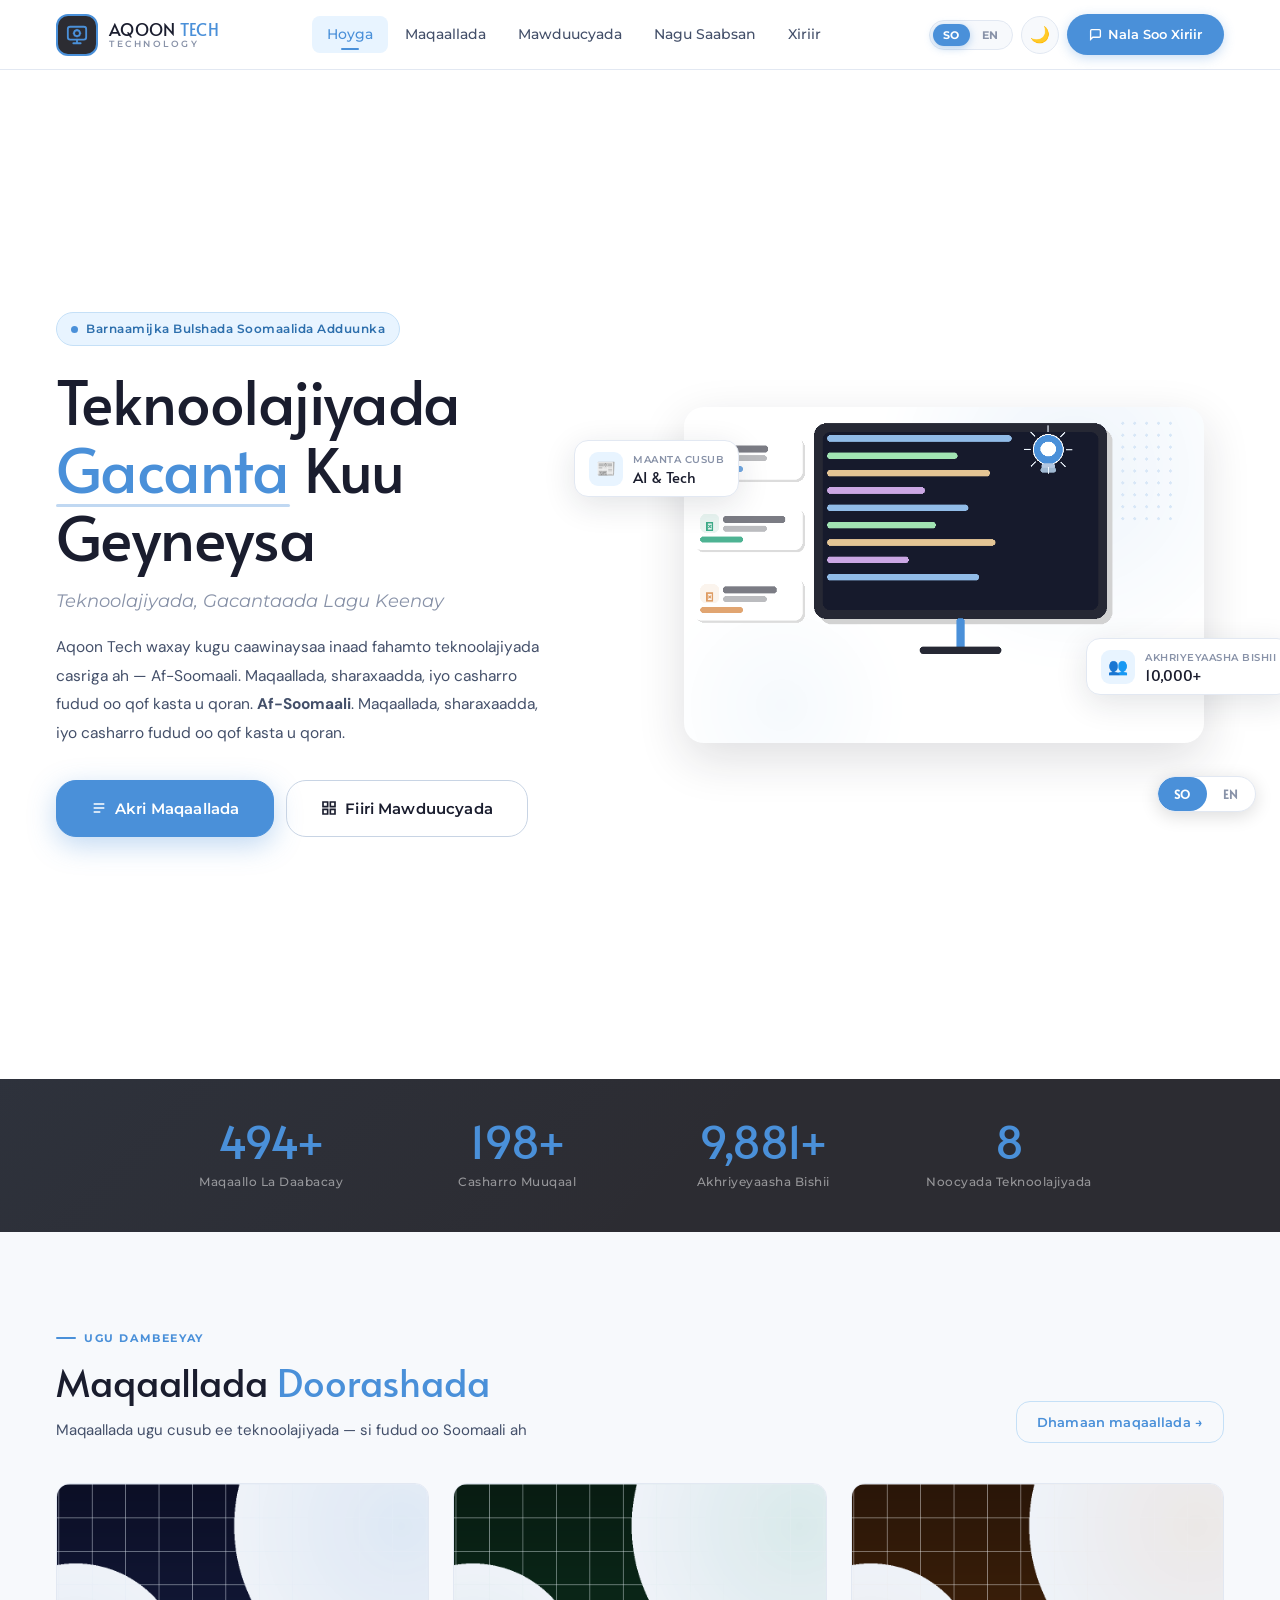
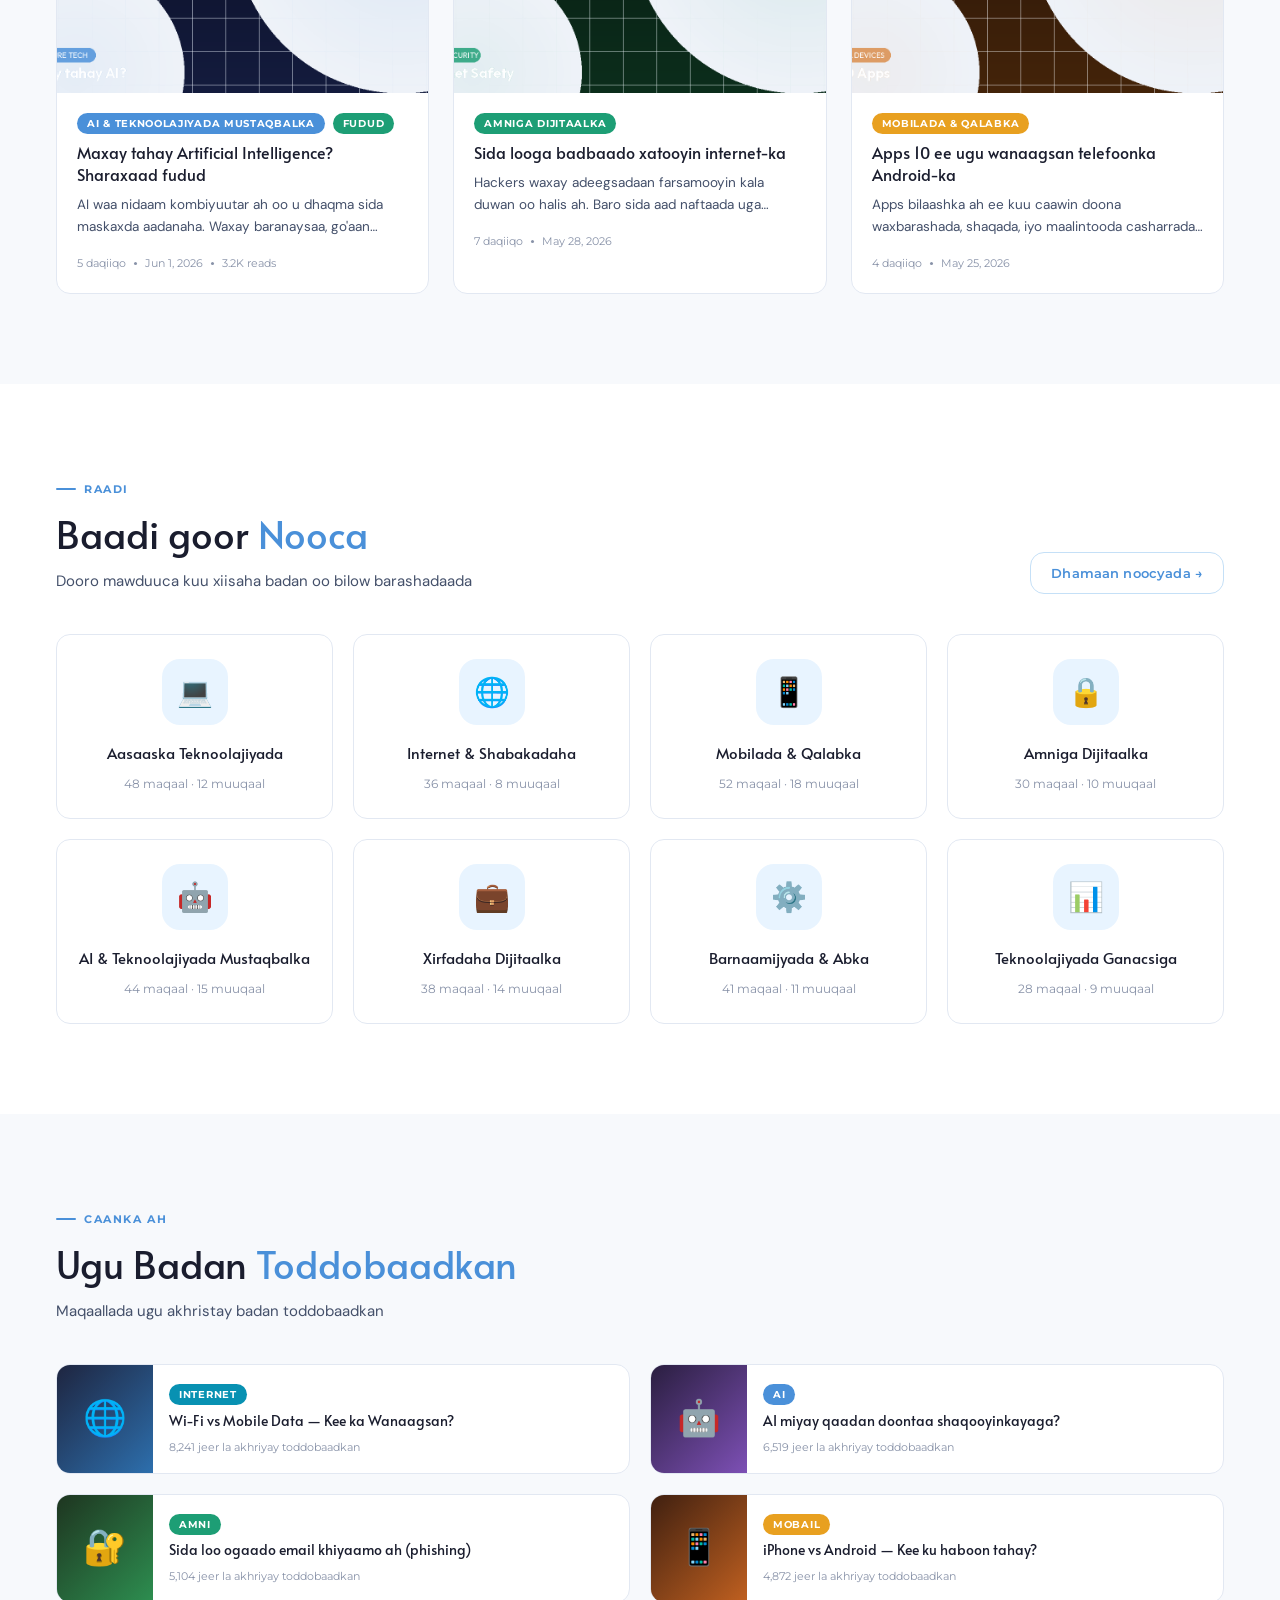
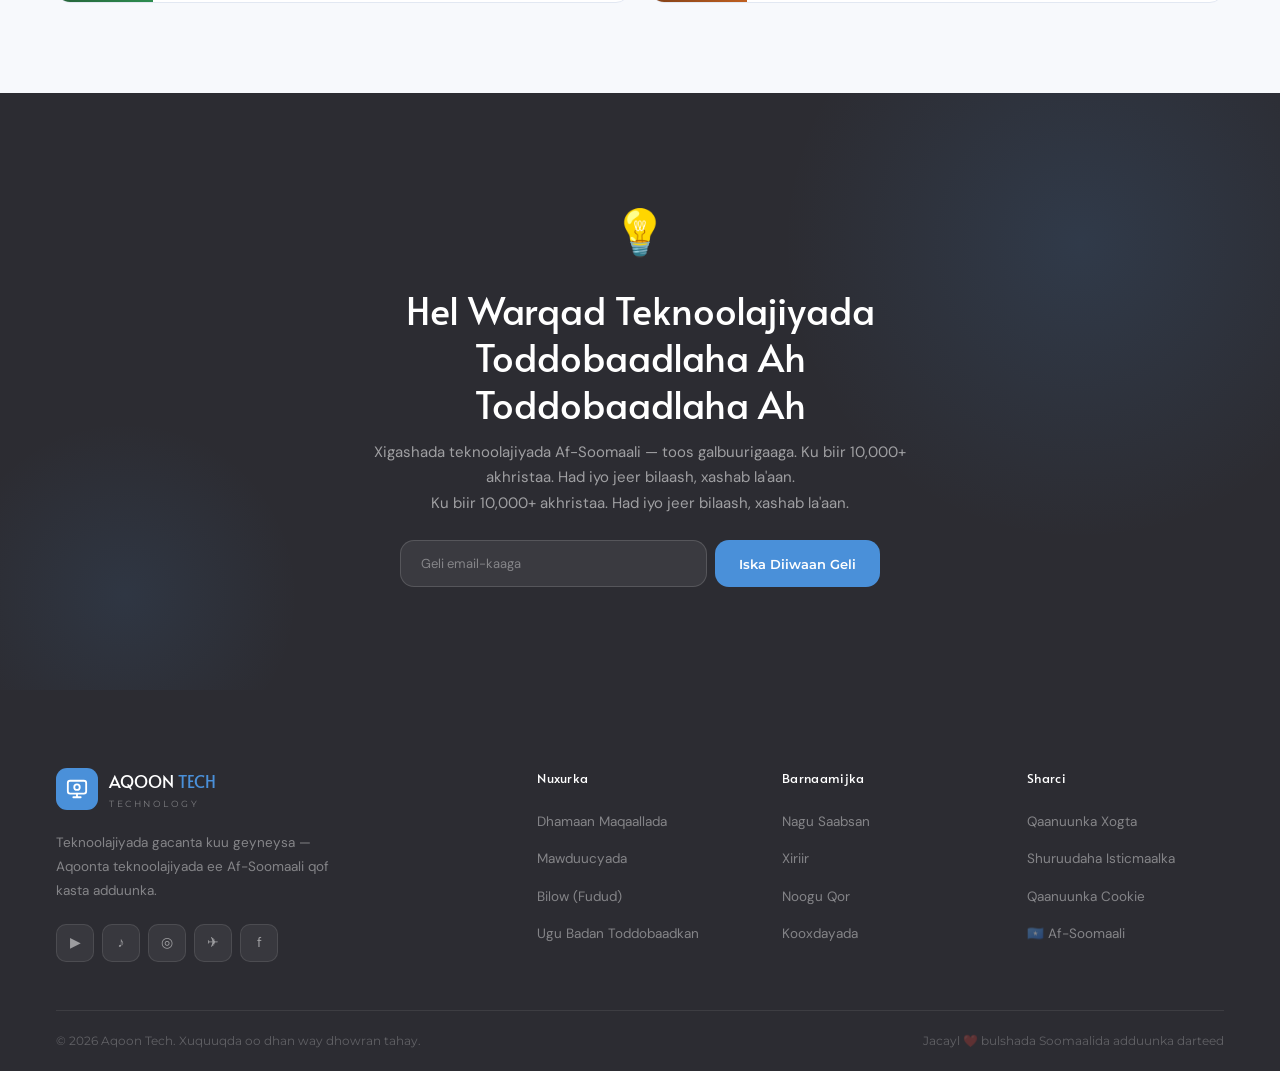
==== commit a2230a33: "Update index.html" ====
--- a/index.html
+++ b/index.html
@@ -508,5 +508,5 @@
 <script src="js/theme.js"></script>
 <script src="js/i18n.js"></script>
 <script src="js/search.js"></script>
-</body> <script id="mcjs">!function(c,h,i,m,p){m=c.createElement(h),p=c.getElementsByTagName(h)[0],m.async=1,m.src=i,p.parentNode.insertBefore(m,p)}(document,"script","https://chimpstatic.com/mcjs-connected/js/users/6dde8e895252daeaff20a55bf/321921169aa926cdf9f420002.js");</script>
-</html>
+</body>  
+</html>  
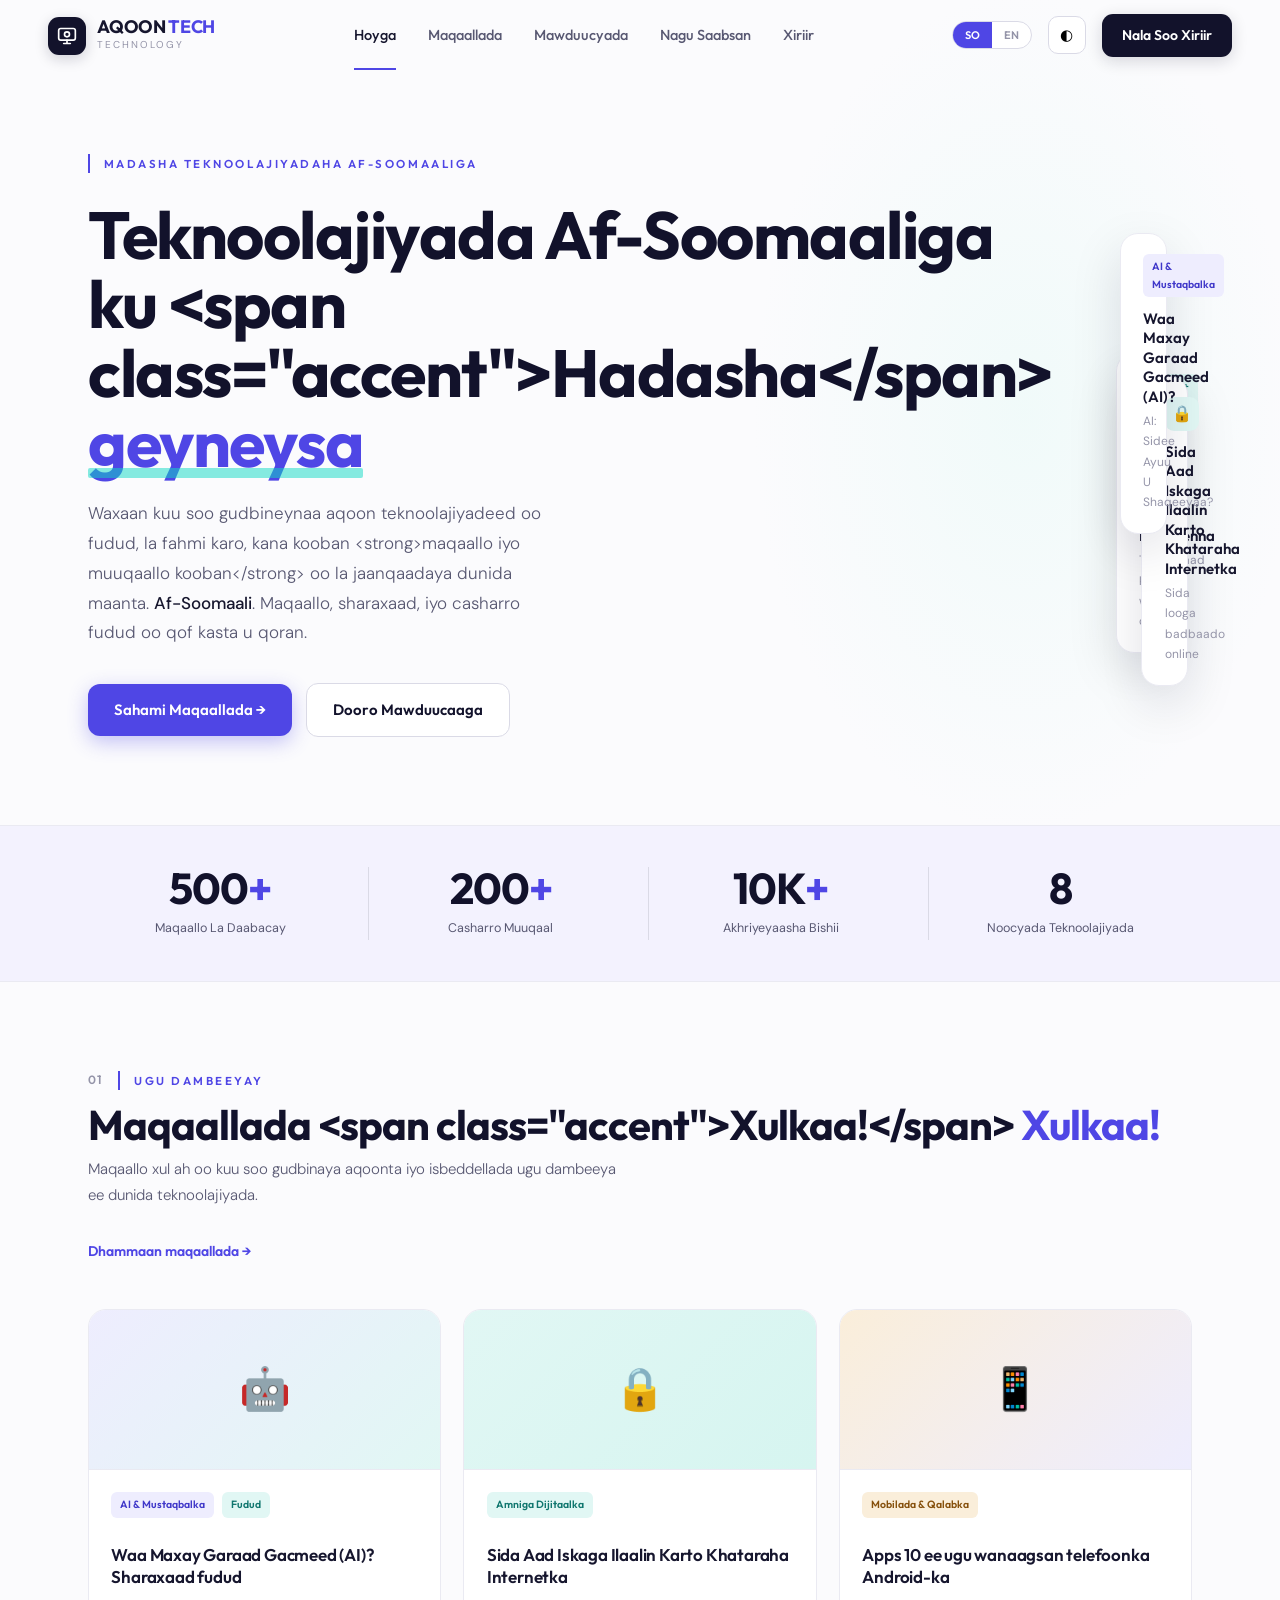
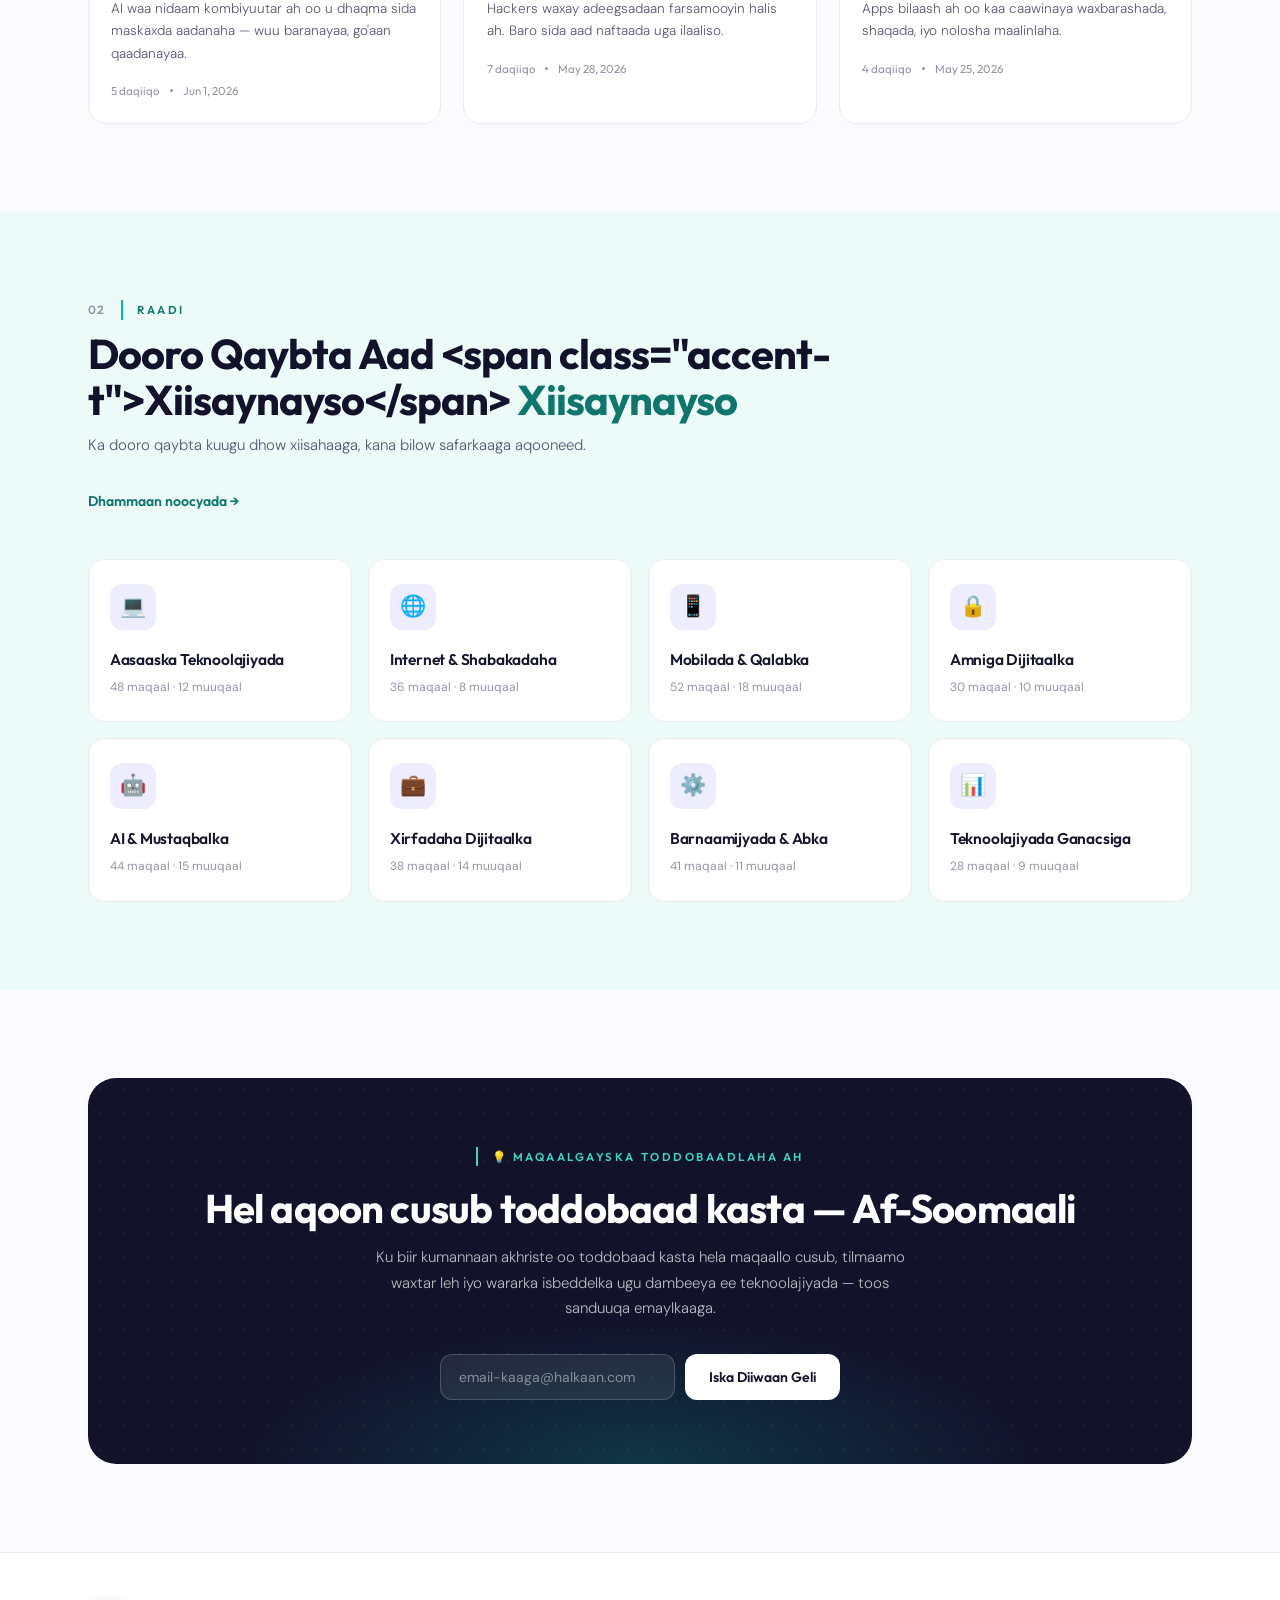
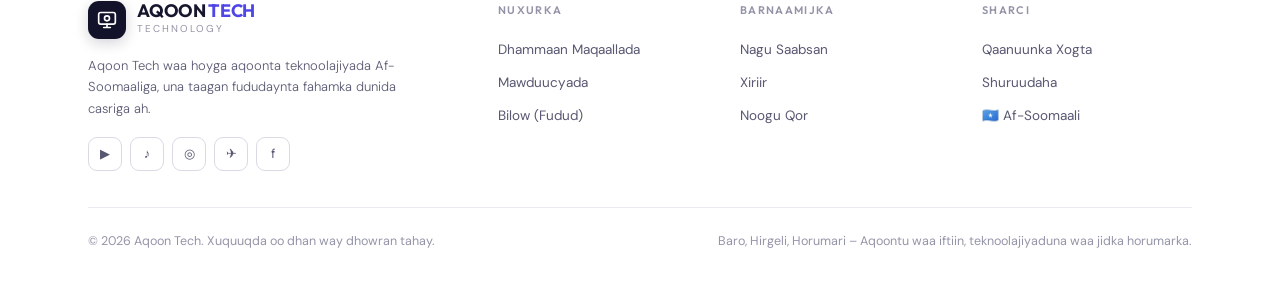
==== commit 8b24fb0d: "Add files via upload updating the existing file" ====
--- a/index.html
+++ b/index.html
@@ -1,512 +1,333 @@
 <!DOCTYPE html>
 <html lang="so" data-theme="light">
 <head>
-  <meta charset="UTF-8">
-  <meta name="viewport" content="width=device-width, initial-scale=1.0">
-  <meta name="description" content="Aqoon Tech — Teknoolajiyada gacanta kuu geyneysa. Waxbarashada teknoolajiyada ee Af-Soomaali bulshada adduunka.">
-  <meta property="og:title" content="Aqoon Tech — Teknoolajiyada Qof Walba">
-  <meta property="og:description" content="Gunta aqoonta dijitaalka ee bulshada Soomaalida adduunka.">
-  <meta property="og:type" content="website">
-  <meta name="theme-color" content="#4A90D9">
-  <title>Aqoon Tech — Teknoolajiyada Gacanta Kuu Geyneysa</title>
-
-  <!-- Google Fonts -->
-  <link rel="preconnect" href="https://fonts.googleapis.com">
-  <link rel="preconnect" href="https://fonts.gstatic.com" crossorigin>
-  <link href="https://fonts.googleapis.com/css2?family=Alata&family=Montserrat:wght@400;500;600;700&family=DM+Sans:ital,opsz,wght@0,9..40,300;0,9..40,400;0,9..40,500;1,9..40,400&display=swap" rel="stylesheet">
-
-  <!-- CSS -->
-  <link rel="stylesheet" href="css/variables.css">
-  <link rel="stylesheet" href="css/base.css">
-  <link rel="stylesheet" href="css/typography.css">
-  <link rel="stylesheet" href="css/buttons.css">
-  <link rel="stylesheet" href="css/cards.css">
-  <link rel="stylesheet" href="css/navbar.css">
-  <link rel="stylesheet" href="css/layout.css">
-  <link rel="stylesheet" href="css/hero.css">
-  <link rel="stylesheet" href="css/sections.css">
-  <link rel="stylesheet" href="css/animations.css">
-
-  <style>
-    .hero-section {
-      min-height: calc(100vh - var(--nav-h));
-      display: grid;
-      grid-template-columns: 1fr 1fr;
-      align-items: center;
-      gap: 3rem;
-      padding-block: clamp(3rem,7vw,5.5rem);
-    }
-    .hero-visual-wrap {
-      position: relative;
-      display: flex;
-      align-items: center;
-      justify-content: center;
-    }
-    .hero-main-img {
-      width: 100%;
-      max-width: 520px;
-      border-radius: var(--r-lg);
-      box-shadow: var(--shadow-lg);
-    }
-    .hero-badge-1 { top: 10%; left: -16%; }
-    .hero-badge-2 { bottom: 14%; right: -12%; }
-    @media (max-width: 1024px) {
-      .hero-section { grid-template-columns: 1fr; min-height: auto; padding-top: 3rem; }
-      .hero-visual-wrap { display: none; }
-    }
-  </style>
+<meta charset="UTF-8">
+<meta name="viewport" content="width=device-width, initial-scale=1.0">
+<meta name="description" content="Aqoon Tech — Teknoolajiyada gacanta kuu geyneysa. Waxbarashada teknoolajiyada ee Af-Soomaali bulshada adduunka.">
+<meta name="theme-color" content="#4F46E5">
+<title>Aqoon Tech — Teknoolajiyada Gacanta Kuu Geyneysa</title>
+<link rel="preconnect" href="https://fonts.googleapis.com">
+<link rel="preconnect" href="https://fonts.gstatic.com" crossorigin>
+<link href="https://fonts.googleapis.com/css2?family=Outfit:wght@300;400;500;600;700;800&family=DM+Sans:ital,opsz,wght@0,9..40,300;0,9..40,400;0,9..40,500;1,9..40,400&display=swap" rel="stylesheet">
+<style>
+:root{
+  --ink:#12122B;--ink-2:#3A3A55;
+  --paper:#FBFBFD;--surface:#FFFFFF;--surface-2:#F4F4FA;
+  --tint-indigo:#F3F2FE;--tint-teal:#ECFAF8;
+  --text:#16162E;--text-2:#585872;--text-3:#9494A8;
+  --border:#EAEAF2;--border-2:#DADAE6;
+  --indigo:#4F46E5;--indigo-dk:#3F37C9;--indigo-lt:#EEEDFE;
+  --teal:#06B6A4;--teal-br:#0FD9C3;--teal-dk:#0F766E;--teal-lt:#E1F7F4;
+  --amber-lt:#FAEEDA;--amber-dk:#854F0B;
+  --display:'Outfit',sans-serif;--body:'DM Sans',sans-serif;
+  --ease:cubic-bezier(.4,0,.2,1);--spring:cubic-bezier(.34,1.56,.64,1);
+  --nav-h:72px;--max:1200px;
+}
+[data-theme="dark"]{
+  --ink:#EDEDF7;--ink-2:#B8B8CC;
+  --paper:#0C0C16;--surface:#13131F;--surface-2:#171725;
+  --tint-indigo:#15152A;--tint-teal:#0E1A20;
+  --text:#EDEDF7;--text-2:#A0A0B8;--text-3:#6A6A82;
+  --border:#23233A;--border-2:#2E2E48;
+  --indigo:#7C75F0;--indigo-lt:rgba(79,70,229,.16);
+  --teal:#2DD4BF;--teal-br:#2DD4BF;--teal-lt:rgba(6,182,164,.16);
+  --amber-lt:rgba(232,160,32,.16);--amber-dk:#F5C572;
+}
+*,*::before,*::after{box-sizing:border-box;margin:0;padding:0}
+html{scroll-behavior:smooth}
+body{font-family:var(--body);background:var(--paper);color:var(--text);line-height:1.7;font-size:16px;-webkit-font-smoothing:antialiased;overflow-x:hidden}
+.wrap{max-width:var(--max);margin:0 auto;padding:0 clamp(1.25rem,5vw,3rem)}
+a{text-decoration:none;color:inherit}
+.kicker{display:inline-flex;align-items:center;gap:.55rem;font-family:var(--display);font-size:11.5px;font-weight:600;letter-spacing:.22em;text-transform:uppercase;color:var(--indigo);padding-left:.85rem;border-left:2px solid var(--indigo)}
+.kicker.teal{color:var(--teal-dk);border-color:var(--teal)}
+
+/* NAV */
+nav.bar{position:fixed;top:0;left:0;right:0;z-index:100;height:var(--nav-h);display:flex;align-items:center;justify-content:space-between;padding:0 clamp(1.25rem,5vw,3rem);background:transparent;transition:background .35s var(--ease),box-shadow .35s,border-color .35s,height .35s;border-bottom:1px solid transparent}
+nav.bar.scrolled{background:color-mix(in srgb,var(--paper) 85%,transparent);backdrop-filter:blur(16px);border-bottom-color:var(--border);box-shadow:0 4px 24px rgba(18,18,43,.06);height:64px}
+.logo{display:flex;align-items:center;gap:.7rem}
+.logo-mark{width:38px;height:38px;border-radius:11px;background:var(--ink);display:grid;place-items:center;box-shadow:0 4px 14px rgba(18,18,43,.18)}
+.logo-name{font-family:var(--display);font-weight:700;font-size:18px;letter-spacing:-.3px;color:var(--text);line-height:1}
+.logo-name span{color:var(--indigo)}
+.logo-tag{font-family:var(--body);font-size:10px;letter-spacing:.2em;text-transform:uppercase;color:var(--text-3)}
+.links{display:flex;gap:2rem;align-items:center}
+.links a{font-family:var(--display);font-size:14.5px;font-weight:500;color:var(--text-2);transition:color .2s;position:relative}
+.links a:hover,.links a.on{color:var(--text)}
+.links a.on::after{content:'';position:absolute;left:0;right:0;bottom:-22px;height:2px;background:var(--indigo)}
+.nav-right{display:flex;align-items:center;gap:1rem}
+.lang{display:flex;border:1px solid var(--border-2);border-radius:99px;overflow:hidden;background:var(--surface)}
+.lang button{border:none;background:transparent;font-family:var(--display);font-size:11px;font-weight:600;padding:6px 12px;cursor:pointer;color:var(--text-3);transition:.2s}
+.lang button.active{background:var(--indigo);color:#fff}
+.icon-btn{width:38px;height:38px;border-radius:10px;border:1px solid var(--border-2);background:var(--surface);cursor:pointer;font-size:15px;display:grid;place-items:center;transition:.2s}
+.icon-btn:hover{border-color:var(--indigo)}
+.cta{font-family:var(--display);font-weight:600;font-size:14px;background:var(--ink);color:#fff;padding:10px 20px;border-radius:11px;transition:transform .15s var(--spring),box-shadow .2s;box-shadow:0 4px 16px rgba(18,18,43,.16)}
+.cta:hover{transform:translateY(-2px);box-shadow:0 8px 24px rgba(18,18,43,.24)}
+.hamburger{display:none;flex-direction:column;gap:4px;background:none;border:none;cursor:pointer;padding:8px}
+.hamburger span{width:22px;height:2px;background:var(--text);border-radius:2px;transition:.3s}
+
+/* mobile nav */
+.mnav{position:fixed;top:var(--nav-h);left:0;right:0;background:var(--surface);border-bottom:1px solid var(--border);padding:1rem clamp(1.25rem,5vw,3rem);display:none;flex-direction:column;gap:.3rem;z-index:99;box-shadow:0 12px 30px rgba(18,18,43,.1)}
+.mnav.open{display:flex}
+.mnav a{font-family:var(--display);font-weight:500;font-size:15px;color:var(--text-2);padding:.7rem 0;border-bottom:1px solid var(--border)}
+.mnav a:last-child{border-bottom:none}
+
+/* HERO */
+.hero{position:relative;padding-top:calc(var(--nav-h) + clamp(2.5rem,6vw,5rem));padding-bottom:clamp(3rem,7vw,5.5rem);overflow:hidden}
+.hero::before{content:'';position:absolute;top:-10%;right:-5%;width:50%;height:120%;background:radial-gradient(ellipse at center,var(--tint-teal) 0%,transparent 60%);opacity:.7;pointer-events:none}
+.hero-grid{position:relative;display:grid;grid-template-columns:1.05fr .95fr;gap:clamp(2rem,5vw,4.5rem);align-items:center}
+.h1{font-family:var(--display);font-weight:700;font-size:clamp(2.6rem,5.2vw,4.3rem);line-height:1.04;letter-spacing:-1.5px;color:var(--ink);margin:1.5rem 0 1.4rem}
+.h1 .accent{color:var(--indigo);position:relative;white-space:nowrap}
+.h1 .accent::after{content:'';position:absolute;left:0;right:0;bottom:.08em;height:.16em;background:var(--teal-br);opacity:.5;border-radius:2px}
+.lead{font-size:17px;color:var(--text-2);line-height:1.75;max-width:30rem;margin-bottom:2.2rem;font-weight:300}
+.lead strong{color:var(--text);font-weight:500}
+.btn-row{display:flex;gap:.9rem;flex-wrap:wrap;align-items:center}
+.btn{font-family:var(--display);font-weight:600;font-size:15px;padding:13px 26px;border-radius:12px;transition:transform .15s var(--spring),box-shadow .2s;display:inline-flex;align-items:center;gap:.5rem;cursor:pointer}
+.btn-primary{background:var(--indigo);color:#fff;box-shadow:0 6px 20px rgba(79,70,229,.32)}
+.btn-primary:hover{transform:translateY(-2px);box-shadow:0 10px 30px rgba(79,70,229,.42)}
+.btn-ghost{color:var(--ink);border:1px solid var(--border-2);background:var(--surface)}
+.btn-ghost:hover{border-color:var(--teal);color:var(--teal-dk);transform:translateY(-2px)}
+.hero-visual{position:relative;height:420px}
+.float-card{position:absolute;background:var(--surface);border:1px solid var(--border);border-radius:18px;padding:1.25rem 1.4rem;box-shadow:0 18px 50px rgba(18,18,43,.13)}
+.fc-1{top:0;left:6%;width:64%;z-index:3;animation:floaty 6s var(--ease) infinite}
+.fc-2{top:34%;right:0;width:58%;z-index:2;animation:floaty 6s var(--ease) infinite .8s}
+.fc-3{bottom:0;left:0;width:60%;z-index:1;animation:floaty 6s var(--ease) infinite 1.6s}
+@keyframes floaty{0%,100%{transform:translateY(0)}50%{transform:translateY(-10px)}}
+.fc-tag{display:inline-block;font-family:var(--display);font-size:10.5px;font-weight:600;padding:4px 9px;border-radius:6px;margin-bottom:.7rem}
+.tag-teal{background:var(--teal-lt);color:var(--teal-dk)}
+.tag-indigo{background:var(--indigo-lt);color:var(--indigo-dk)}
+.tag-amber{background:var(--amber-lt);color:var(--amber-dk)}
+.fc-title{font-family:var(--display);font-weight:600;font-size:15px;color:var(--text);line-height:1.3;margin-bottom:.3rem}
+.fc-meta{font-size:12px;color:var(--text-3)}
+.fc-icon{width:34px;height:34px;border-radius:9px;display:grid;place-items:center;font-size:16px;background:var(--teal-lt);margin-bottom:.7rem}
+
+/* STATS */
+.stats{background:var(--tint-indigo);border-block:1px solid var(--border)}
+.stats-in{display:grid;grid-template-columns:repeat(4,1fr);gap:1rem;padding-block:2.6rem}
+.stat{text-align:center}
+.stat-n{font-family:var(--display);font-weight:700;font-size:clamp(1.9rem,3.5vw,2.7rem);color:var(--ink);letter-spacing:-1px;line-height:1}
+.stat-n span{color:var(--indigo)}
+.stat-l{font-family:var(--body);font-size:12.5px;color:var(--text-2);margin-top:.5rem}
+.stat+.stat{border-left:1px solid var(--border-2)}
+
+/* SECTIONS */
+.section{padding-block:clamp(3.5rem,7vw,5.5rem)}
+.section.tint-teal{background:var(--tint-teal)}
+.sec-head{display:flex;justify-content:space-between;align-items:flex-end;gap:2rem;margin-bottom:2.8rem;flex-wrap:wrap}
+.sec-head .toprow{display:flex;align-items:center;gap:1rem;margin-bottom:.3rem}
+.sec-no{font-family:var(--display);font-size:12px;font-weight:600;color:var(--text-3);letter-spacing:.1em}
+.h2{font-family:var(--display);font-weight:700;font-size:clamp(1.8rem,3.4vw,2.6rem);letter-spacing:-1px;color:var(--ink);line-height:1.1;margin-top:.7rem}
+.h2 .accent{color:var(--indigo)}
+.h2 .accent-t{color:var(--teal-dk)}
+.sub{color:var(--text-2);font-size:15px;margin-top:.6rem;font-weight:300;max-width:34rem}
+.link-more{font-family:var(--display);font-weight:600;font-size:14px;color:var(--indigo);transition:gap .2s;display:inline-flex;gap:.3rem}
+.link-more:hover{gap:.6rem}
+
+.cards{display:grid;grid-template-columns:repeat(3,1fr);gap:1.4rem}
+.card{background:var(--surface);border:1px solid var(--border);border-radius:18px;overflow:hidden;transition:transform .25s var(--ease),box-shadow .25s,border-color .25s;cursor:pointer}
+.card:hover{transform:translateY(-6px);box-shadow:0 24px 54px rgba(18,18,43,.14);border-color:var(--border-2)}
+.card-top{height:160px;display:grid;place-items:center;font-size:2.6rem;border-bottom:1px solid var(--border)}
+.ct-1{background:linear-gradient(135deg,#EEEDFE,#E1F7F4)}
+.ct-2{background:linear-gradient(135deg,#E1F7F4,#D6F5F0)}
+.ct-3{background:linear-gradient(135deg,#FAEEDA,#EEEDFE)}
+[data-theme="dark"] .ct-1,[data-theme="dark"] .ct-2,[data-theme="dark"] .ct-3{background:var(--surface-2)}
+.card-body{padding:1.4rem}
+.tagrow{display:flex;gap:.5rem;margin-bottom:.9rem}
+.card-h{font-family:var(--display);font-weight:600;font-size:17px;line-height:1.32;color:var(--text);margin-bottom:.6rem;letter-spacing:-.2px}
+.card-x{font-size:13.5px;color:var(--text-2);line-height:1.65;font-weight:300;margin-bottom:1rem}
+.card-meta{display:flex;align-items:center;gap:.6rem;font-size:11.5px;color:var(--text-3);font-family:var(--display)}
+.dot{width:3px;height:3px;border-radius:50%;background:var(--text-3)}
+
+.cat-grid{display:grid;grid-template-columns:repeat(4,1fr);gap:1rem}
+.cat{background:var(--surface);border:1px solid var(--border);border-radius:16px;padding:1.5rem 1.3rem;transition:transform .2s var(--ease),border-color .2s,box-shadow .2s;cursor:pointer;position:relative;overflow:hidden}
+.cat::before{content:'';position:absolute;top:0;left:0;width:100%;height:3px;background:var(--teal-br);transform:scaleX(0);transform-origin:left;transition:transform .3s var(--ease)}
+.cat:hover{transform:translateY(-4px);border-color:var(--border-2);box-shadow:0 14px 36px rgba(6,182,164,.14)}
+.cat:hover::before{transform:scaleX(1)}
+.cat-ic{width:46px;height:46px;border-radius:12px;background:var(--indigo-lt);display:grid;place-items:center;font-size:21px;margin-bottom:1rem;transition:background .2s}
+.cat:hover .cat-ic{background:var(--teal-lt)}
+.cat-n{font-family:var(--display);font-weight:600;font-size:15.5px;color:var(--text);margin-bottom:.3rem;letter-spacing:-.2px}
+.cat-m{font-size:12px;color:var(--text-3)}
+
+.band{background:var(--ink);border-radius:28px;padding:clamp(2.5rem,5vw,4rem);text-align:center;position:relative;overflow:hidden}
+.band::after{content:'';position:absolute;bottom:-40%;left:50%;transform:translateX(-50%);width:80%;height:80%;background:radial-gradient(ellipse,rgba(6,182,164,.22),transparent 65%)}
+.band .dotgrid-d{position:absolute;inset:0;background-image:radial-gradient(rgba(255,255,255,.06) 1px,transparent 1px);background-size:24px 24px}
+.band>*{position:relative;z-index:1}
+.band h2{font-family:var(--display);font-weight:700;color:#fff;font-size:clamp(1.7rem,3.4vw,2.5rem);letter-spacing:-.8px;line-height:1.15;margin:1rem 0 .9rem}
+.band p{color:rgba(255,255,255,.7);font-size:15px;font-weight:300;max-width:34rem;margin:0 auto 2rem}
+.nl-form{display:flex;gap:.6rem;max-width:25rem;margin:0 auto;flex-wrap:wrap;justify-content:center}
+.nl-input{flex:1;min-width:200px;font-family:var(--body);font-size:14px;padding:13px 18px;border-radius:12px;border:1px solid rgba(255,255,255,.18);background:rgba(255,255,255,.08);color:#fff}
+.nl-input::placeholder{color:rgba(255,255,255,.45)}
+.nl-btn{font-family:var(--display);font-weight:600;font-size:14px;background:#fff;color:var(--ink);border:none;padding:13px 24px;border-radius:12px;cursor:pointer;transition:transform .15s var(--spring),box-shadow .2s}
+.nl-btn:hover{transform:translateY(-2px);box-shadow:0 8px 24px rgba(255,255,255,.2)}
+
+footer{border-top:1px solid var(--border);background:var(--surface);padding-block:3rem 1.8rem}
+.foot-grid{display:grid;grid-template-columns:1.8fr 1fr 1fr 1fr;gap:2rem}
+.foot-brand .logo{margin-bottom:1rem}
+.foot-about{font-size:13px;color:var(--text-2);line-height:1.65;font-weight:300;max-width:20rem;margin-bottom:1.1rem}
+.foot-social{display:flex;gap:.5rem}
+.foot-social a{width:34px;height:34px;border-radius:9px;border:1px solid var(--border-2);display:grid;place-items:center;font-size:13px;color:var(--text-2);transition:.2s}
+.foot-social a:hover{border-color:var(--indigo);color:var(--indigo);transform:translateY(-2px)}
+.foot-col h4{font-family:var(--display);font-size:11px;font-weight:600;letter-spacing:.12em;text-transform:uppercase;color:var(--text-3);margin-bottom:.9rem}
+.foot-col a{display:block;font-size:13.5px;color:var(--text-2);padding:.32rem 0;transition:color .2s}
+.foot-col a:hover{color:var(--indigo)}
+.foot-bottom{display:flex;justify-content:space-between;margin-top:2.3rem;padding-top:1.4rem;border-top:1px solid var(--border);font-size:12.5px;color:var(--text-3);flex-wrap:wrap;gap:.5rem}
+
+.rv{opacity:0;transform:translateY(20px);animation:rvin .7s var(--ease) forwards}
+@keyframes rvin{to{opacity:1;transform:none}}
+.d1{animation-delay:.05s}.d2{animation-delay:.13s}.d3{animation-delay:.21s}.d4{animation-delay:.29s}
+
+@media(max-width:900px){
+  .hero-grid{grid-template-columns:1fr}.hero-visual{display:none}
+  .links{display:none}.hamburger{display:flex}
+  .cards{grid-template-columns:1fr}
+  .cat-grid{grid-template-columns:repeat(2,1fr)}
+  .foot-grid{grid-template-columns:1fr 1fr}.foot-brand{grid-column:1/-1}
+  .stats-in{grid-template-columns:repeat(2,1fr);gap:2rem 1rem}
+  .stat:nth-child(3){border-left:none}
+  .cta{display:none}
+}
+</style>
 </head>
 <body>
 
-<div id="progress-bar"></div>
-
-<!-- ════ NAVBAR ════ -->
-<nav class="navbar" id="navbar">
-  <a href="index.html" class="nav-logo">
-    <div class="logo-mark">
-      <svg width="22" height="22" viewBox="0 0 24 24" fill="none"
-           stroke="#4A90D9" stroke-width="2" stroke-linecap="round" stroke-linejoin="round">
-        <rect x="2" y="3" width="20" height="14" rx="2.5"/>
-        <path d="M8 21h8M12 17v4"/>
-        <circle cx="12" cy="10" r="3.2"/>
-        <path d="M12 6.8V6M12 13.2V14M8.8 10H8M15.2 10H16" stroke-width="1.5"/>
-      </svg>
-    </div>
-    <div class="logo-text">
-      <span class="logo-name">AQOON <span>TECH</span></span>
-      <span class="logo-tagline">Technology</span>
-    </div>
+<nav class="bar" id="nav">
+  <a href="index.html" class="logo">
+    <div class="logo-mark"><svg width="20" height="20" viewBox="0 0 24 24" fill="none" stroke="#fff" stroke-width="2" stroke-linecap="round" stroke-linejoin="round"><rect x="2" y="3" width="20" height="14" rx="2.5"/><path d="M8 21h8M12 17v4"/><circle cx="12" cy="10" r="3"/></svg></div>
+    <div><div class="logo-name">AQOON <span>TECH</span></div><div class="logo-tag">Technology</div></div>
   </a>
-
-  <div class="nav-links">
-    <a href="index.html"            class="nav-link active" data-so="Hoyga" data-en="Home">Hoyga</a>
-    <a href="pages/articles.html"   class="nav-link" data-so="Maqaallada" data-en="Articles">Maqaallada</a>
-    <a href="pages/categories.html" class="nav-link" data-so="Mawduucyada" data-en="Categories">Mawduucyada</a>
-    <a href="pages/about.html"      class="nav-link" data-so="Nagu Saabsan" data-en="About">Nagu Saabsan</a>
-    <a href="pages/contact.html"    class="nav-link" data-so="Xiriir" data-en="Contact">Xiriir</a>
-  </div>
-
-  <div class="nav-actions">
-    <div class="lang-switch">
-      <button class="lang-btn active" id="lang-so" onclick="setLang('so')">SO</button>
-      <button class="lang-btn"        id="lang-en" onclick="setLang('en')">EN</button>
-    </div>
-    <button class="btn-theme" id="theme-toggle" onclick="toggleTheme()">🌙</button>
-    <a href="pages/contact.html" class="nav-cta">
-      <svg width="13" height="13" fill="none" stroke="currentColor" stroke-width="2.5" viewBox="0 0 24 24">
-        <path d="M21 15a2 2 0 0 1-2 2H7l-4 4V5a2 2 0 0 1 2-2h14a2 2 0 0 1 2 2z"/>
-      </svg>
-      <span data-so="Nala Soo Xiriir" data-en="Get in Touch">Nala Soo Xiriir</span>
-    </a>
-    <button class="hamburger" id="hamburger" onclick="toggleMobileNav()">
-      <span></span><span></span><span></span>
-    </button>
+  <div class="links">
+    <a href="index.html" class="on" data-so="Hoyga" data-en="Home">Hoyga</a>
+    <a href="pages/articles.html" data-so="Maqaallada" data-en="Articles">Maqaallada</a>
+    <a href="pages/categories.html" data-so="Mawduucyada" data-en="Categories">Mawduucyada</a>
+    <a href="pages/about.html" data-so="Nagu Saabsan" data-en="About">Nagu Saabsan</a>
+    <a href="pages/contact.html" data-so="Xiriir" data-en="Contact">Xiriir</a>
+  </div>
+  <div class="nav-right">
+    <div class="lang"><button id="lang-so" class="active" onclick="setLang('so')">SO</button><button id="lang-en" onclick="setLang('en')">EN</button></div>
+    <button class="icon-btn" onclick="toggleTheme()">◐</button>
+    <a href="pages/contact.html" class="cta" data-so="Nala Soo Xiriir" data-en="Get in Touch">Nala Soo Xiriir</a>
+    <button class="hamburger" onclick="document.getElementById('mnav').classList.toggle('open')"><span></span><span></span><span></span></button>
   </div>
 </nav>
 
-<!-- Mobile nav -->
-<nav class="mobile-nav" id="mobile-nav">
-  <a href="index.html"            class="mobile-link" data-so="🏠 Hoyga"      data-en="🏠 Home">🏠 Hoyga</a>
-  <a href="pages/articles.html"   class="mobile-link" data-so="📰 Maqaallada" data-en="📰 Articles">📰 Maqaallada</a>
-  <a href="pages/categories.html" class="mobile-link" data-so="📂 Mawduucyada" data-en="📂 Categories">📂 Mawduucyada</a>
-  <div class="mobile-divider"></div>
-  <a href="pages/about.html"      class="mobile-link" data-so="ℹ️ Nagu Saabsan" data-en="ℹ️ About">ℹ️ Nagu Saabsan</a>
-  <a href="pages/contact.html"    class="mobile-link" data-so="✉️ Xiriir"       data-en="✉️ Contact">✉️ Xiriir</a>
-</nav>
-
-<!-- ════ HERO ════ -->
-<main>
+<div class="mnav" id="mnav">
+  <a href="index.html" data-so="Hoyga" data-en="Home">Hoyga</a>
+  <a href="pages/articles.html" data-so="Maqaallada" data-en="Articles">Maqaallada</a>
+  <a href="pages/categories.html" data-so="Mawduucyada" data-en="Categories">Mawduucyada</a>
+  <a href="pages/about.html" data-so="Nagu Saabsan" data-en="About">Nagu Saabsan</a>
+  <a href="pages/contact.html" data-so="Xiriir" data-en="Contact">Xiriir</a>
+</div>
+
+<section class="hero">
+  <div class="wrap hero-grid">
+    <div>
+      <span class="kicker rv d1" data-so="Madasha Teknoolajiyadaha Af-Soomaaliga" data-en="#1 Somali-Language Technology Platform">Barnaamijka Bulshada Soomaalida</span>
+      <h1 class="h1 rv d2" data-so='Teknoolajiyada Af-Soomaaliga ku <span class="accent">Hadasha</span>' data-en='Technology that <span class="accent">speaks Somali</span>'>Teknoolajiyada gacanta kuu <span class="accent">geyneysa</span></h1>
+      <p class="lead rv d3" data-so="Waxaan kuu soo gudbineynaa aqoon teknoolajiyadeed oo fudud, la fahmi karo, kana kooban <strong>maqaallo iyo muuqaallo kooban</strong> oo la jaanqaadaya dunida maanta." data-en="We bring you technology knowledge that is simple and easy to understand — made up of concise articles and videos that keep pace with the world today.">Aqoon Tech waxay kugu caawinaysaa inaad fahamto teknoolajiyada casriga ah — <strong>Af-Soomaali</strong>. Maqaallo, sharaxaad, iyo casharro fudud oo qof kasta u qoran.</p>
+      <div class="btn-row rv d4">
+        <a href="pages/articles.html" class="btn btn-primary" data-so="Sahami Maqaallada →" data-en="Read Articles →">Akhri Maqaallada →</a>
+        <a href="pages/categories.html" class="btn btn-ghost" data-so="Dooro Mawduucaaga" data-en="Browse Topics">Fiiri Mawduucyada</a>
+      </div>
+    </div>
+    <div class="hero-visual">
+      <div class="float-card fc-1"><span class="fc-tag tag-indigo" data-so="AI & Mustaqbalka" data-en="AI & Future">AI & Mustaqbalka</span><div class="fc-title" data-so="Waa Maxay Garaad Gacmeed (AI)?" data-en="What is Artificial Intelligence?">Maxay tahay Artificial Intelligence?</div><div class="fc-meta" data-so="AI: Sidee Ayuu U Shaqeeyaa?" data-en="AI: How Does It Work?">5 daqiiqo · Cusub maanta</div></div>
+      <div class="float-card fc-2"><div class="fc-icon">🔒</div><div class="fc-title" data-so="Sida Aad Iskaga Ilaalin Karto Khataraha Internetka" data-en="How to Protect Yourself from Internet Threats">Amniga dijitaalka</div><div class="fc-meta" data-so="Sida looga badbaado online" data-en="How to stay safe online">Sida looga badbaado online</div></div>
+      <div class="float-card fc-3"><span class="fc-tag tag-teal" data-so="10,000+ akhriste" data-en="10,000+ readers">10,000+ akhriste</span><div class="fc-title" data-so="Noqo Qayb Ka Mid Ah Bahdeenna" data-en="Join the learning community">Ku biir bulshada barata</div><div class="fc-meta" data-so="Toddobaad kasta wax cusub" data-en="Something new every week">Toddobaad kasta wax cusub</div></div>
+    </div>
+  </div>
+</section>
+
+<div class="stats">
+  <div class="wrap stats-in">
+    <div class="stat"><div class="stat-n">500<span>+</span></div><div class="stat-l" data-so="Maqaallo La Daabacay" data-en="Articles Published">Maqaallo La Daabacay</div></div>
+    <div class="stat"><div class="stat-n">200<span>+</span></div><div class="stat-l" data-so="Casharro Muuqaal" data-en="Video Lessons">Casharro Muuqaal</div></div>
+    <div class="stat"><div class="stat-n">10K<span>+</span></div><div class="stat-l" data-so="Akhriyeyaasha Bishii" data-en="Monthly Readers">Akhriyeyaasha Bishii</div></div>
+    <div class="stat"><div class="stat-n">8</div><div class="stat-l" data-so="Noocyada Teknoolajiyada" data-en="Tech Categories">Noocyada Teknoolajiyada</div></div>
+  </div>
+</div>
+
 <section class="section">
-  <div class="container">
-    <div class="hero-section">
-
+  <div class="wrap">
+    <div class="sec-head">
       <div>
-        <div class="hero-eyebrow ha-1">
-          <span class="pulse-dot"></span>
-          <span data-so="Barnaamijka Bulshada Soomaalida Adduunka" data-en="Platform for Somali Communities Worldwide">Barnaamijka Bulshada Soomaalida Adduunka</span>
-        </div>
-
-        <h1 class="hero-headline ha-2">
-          Teknoolajiyada<br>
-          <span class="highlight">Gacanta</span> Kuu<br>
-          Geyneysa
-        </h1>
-
-        <p class="ha-3" style="font-family:var(--font-ui);font-size:clamp(1rem,1.6vw,1.12rem);
-           color:var(--text-3);font-style:italic;margin-bottom:var(--s4);"
-           data-so="Teknoolajiyada, Gacantaada Lagu Keenay"
-           data-en="Technology, Brought to Your Doorstep">
-          Teknoolajiyada, Gacantaada Lagu Keenay
-        </p>
-
-        <p class="ha-4" style="font-size:15.5px;color:var(--text-2);
-           max-width:500px;line-height:1.85;margin-bottom:var(--s8);"
-           data-so="Aqoon Tech waxay kugu caawinaysaa inaad fahamto teknoolajiyada casriga ah — Af-Soomaali. Maqaallada, sharaxaadda, iyo casharro fudud oo qof kasta u qoran."
-           data-en="Aqoon Tech helps you understand modern technology — in Somali. Articles, explanations, and simple lessons written for everyone.">
-          Aqoon Tech waxay kugu caawinaysaa inaad fahamto
-          teknoolajiyada casriga ah — <strong>Af-Soomaali</strong>.
-          Maqaallada, sharaxaadda, iyo casharro fudud oo qof kasta u qoran.
-        </p>
-
-        <div class="flex gap-3 flex-wrap ha-5">
-          <a href="pages/articles.html" class="btn btn-primary btn-lg">
-            <svg width="16" height="16" fill="none" stroke="currentColor" stroke-width="2.5" viewBox="0 0 24 24">
-              <path d="M4 6h16M4 12h16M4 18h10"/>
-            </svg>
-            <span data-so="Akri Maqaallada" data-en="Explore Articles">Akri Maqaallada</span>
-          </a>
-          <a href="pages/categories.html" class="btn btn-secondary btn-lg">
-            <svg width="16" height="16" fill="none" stroke="currentColor" stroke-width="2.5" viewBox="0 0 24 24">
-              <path d="M3 3h7v7H3zM14 3h7v7h-7zM14 14h7v7h-7zM3 14h7v7H3z"/>
-            </svg>
-            <span data-so="Fiiri Mawduucyada" data-en="Browse Topics">Fiiri Mawduucyada</span>
-          </a>
-        </div>
+        <div class="toprow"><span class="sec-no">01</span><span class="kicker" data-so="Ugu Dambeeyay" data-en="Latest">Ugu Dambeeyay</span></div>
+        <h2 class="h2" data-so='Maqaallada <span class="accent">Xulkaa!</span>' data-en='Top <span class="accent">Picks</span>'>Maqaallada <span class="accent">Xulkaa!</span></h2>
+        <p class="sub" data-so="Maqaallo xul ah oo kuu soo gudbinaya aqoonta iyo isbeddellada ugu dambeeya ee dunida teknoolajiyada." data-en="Curated articles bringing you knowledge and the latest changes in the world of technology.">Maqaallada ugu cusub ee teknoolajiyada — si fudud oo Soomaali ah.</p>
       </div>
-
-      <div class="hero-visual-wrap ha-visual">
-        <img src="images/hero-main.png" alt="Aqoon Tech barnaamij"
-             class="hero-main-img" loading="eager">
-        <div class="hero-badge hero-badge-1 float-1">
-          <div class="hero-badge-icon">📰</div>
-          <div>
-            <div class="hero-badge-label" data-so="Maanta Cusub" data-en="New Today">Maanta Cusub</div>
-            <div class="hero-badge-value">AI & Tech</div>
-          </div>
-        </div>
-        <div class="hero-badge hero-badge-2 float-2">
-          <div class="hero-badge-icon">👥</div>
-          <div>
-            <div class="hero-badge-label" data-so="Akhriyeyaasha Bishii" data-en="Monthly Readers">Akhriyeyaasha Bishii</div>
-            <div class="hero-badge-value">10,000+</div>
-          </div>
-        </div>
+      <a href="pages/articles.html" class="link-more" data-so="Dhammaan maqaallada →" data-en="All articles →">Dhammaan maqaallada →</a>
+    </div>
+    <div class="cards">
+      <article class="card" onclick="location.href='pages/article.html'"><div class="card-top ct-1">🤖</div><div class="card-body"><div class="tagrow"><span class="fc-tag tag-indigo" data-so="AI & Mustaqbalka" data-en="AI & Future">AI & Mustaqbalka</span><span class="fc-tag tag-teal" data-so="Fudud" data-en="Easy">Fudud</span></div><h3 class="card-h" data-so="Waa Maxay Garaad Gacmeed (AI)? Sharaxaad fudud" data-en="What is Artificial Intelligence? A simple explanation">Maxay tahay Artificial Intelligence? Sharaxaad fudud</h3><p class="card-x" data-so="AI waa nidaam kombiyuutar ah oo u dhaqma sida maskaxda aadanaha — wuu baranayaa, go'aan qaadanayaa." data-en="AI is a computer system that acts like the human brain — it learns and makes decisions.">AI waa nidaam kombiyuutar ah oo u dhaqma sida maskaxda aadanaha — wuu baranayaa, go'aan qaadanayaa.</p><div class="card-meta"><span data-so="5 daqiiqo" data-en="5 min">5 daqiiqo</span><span class="dot"></span><span>Jun 1, 2026</span></div></div></article>
+      <article class="card" onclick="location.href='pages/article.html'"><div class="card-top ct-2">🔒</div><div class="card-body"><div class="tagrow"><span class="fc-tag tag-teal" data-so="Amniga Dijitaalka" data-en="Cybersecurity">Amniga Dijitaalka</span></div><h3 class="card-h" data-so="Sida Aad Iskaga Ilaalin Karto Khataraha Internetka" data-en="How to protect yourself from internet theft">Sida looga badbaado xatooyin internet-ka</h3><p class="card-x" data-so="Hackers waxay adeegsadaan farsamooyin halis ah. Baro sida aad naftaada uga ilaaliso." data-en="Hackers use dangerous techniques. Learn how to protect yourself.">Hackers waxay adeegsadaan farsamooyin halis ah. Baro sida aad naftaada uga ilaaliso.</p><div class="card-meta"><span data-so="7 daqiiqo" data-en="7 min">7 daqiiqo</span><span class="dot"></span><span>May 28, 2026</span></div></div></article>
+      <article class="card" onclick="location.href='pages/article.html'"><div class="card-top ct-3">📱</div><div class="card-body"><div class="tagrow"><span class="fc-tag tag-amber" data-so="Mobilada & Qalabka" data-en="Mobile & Devices">Mobilada & Qalabka</span></div><h3 class="card-h" data-so="Apps 10 ee ugu wanaagsan telefoonka Android-ka" data-en="The 10 best apps for Android phones">Apps 10 ee ugu wanaagsan telefoonka Android-ka</h3><p class="card-x" data-so="Apps bilaash ah oo kaa caawinaya waxbarashada, shaqada, iyo nolosha maalinlaha." data-en="Free apps that help with education, work, and daily life.">Apps bilaash ah oo kaa caawinaya waxbarashada, shaqada, iyo nolosha maalinlaha.</p><div class="card-meta"><span data-so="4 daqiiqo" data-en="4 min">4 daqiiqo</span><span class="dot"></span><span>May 25, 2026</span></div></div></article>
+    </div>
+  </div>
+</section>
+
+<section class="section tint-teal">
+  <div class="wrap">
+    <div class="sec-head">
+      <div>
+        <div class="toprow"><span class="sec-no">02</span><span class="kicker teal" data-so="Raadi" data-en="Browse">Raadi</span></div>
+        <h2 class="h2" data-so='Dooro Qaybta Aad <span class="accent-t">Xiisaynayso</span>' data-en="Choose the Topic That <span class=&quot;accent-t&quot;>Interests You</span>">Dooro Qaybta Aad <span class="accent-t">Xiisaynayso</span></h2>
+        <p class="sub" data-so="Ka dooro qaybta kuugu dhow xiisahaaga, kana bilow safarkaaga aqooneed." data-en="Choose the topic that interests you and start learning.">Dooro mawduuca kuu xiisaha badan oo bilow barashadaada.</p>
       </div>
-
+      <a href="pages/categories.html" class="link-more" style="color:var(--teal-dk)" data-so="Dhammaan noocyada →" data-en="All categories →">Dhammaan noocyada →</a>
+    </div>
+    <div class="cat-grid">
+      <a href="pages/categories.html" class="cat"><div class="cat-ic">💻</div><div class="cat-n" data-so="Aasaaska Teknoolajiyada" data-en="Tech Basics">Aasaaska Teknoolajiyada</div><div class="cat-m" data-so="48 maqaal · 12 muuqaal" data-en="48 articles · 12 videos">48 maqaal · 12 muuqaal</div></a>
+      <a href="pages/categories.html" class="cat"><div class="cat-ic">🌐</div><div class="cat-n" data-so="Internet & Shabakadaha" data-en="Internet & Networks">Internet & Shabakadaha</div><div class="cat-m" data-so="36 maqaal · 8 muuqaal" data-en="36 articles · 8 videos">36 maqaal · 8 muuqaal</div></a>
+      <a href="pages/categories.html" class="cat"><div class="cat-ic">📱</div><div class="cat-n" data-so="Mobilada & Qalabka" data-en="Mobile & Devices">Mobilada & Qalabka</div><div class="cat-m" data-so="52 maqaal · 18 muuqaal" data-en="52 articles · 18 videos">52 maqaal · 18 muuqaal</div></a>
+      <a href="pages/categories.html" class="cat"><div class="cat-ic">🔒</div><div class="cat-n" data-so="Amniga Dijitaalka" data-en="Cybersecurity">Amniga Dijitaalka</div><div class="cat-m" data-so="30 maqaal · 10 muuqaal" data-en="30 articles · 10 videos">30 maqaal · 10 muuqaal</div></a>
+      <a href="pages/categories.html" class="cat"><div class="cat-ic">🤖</div><div class="cat-n" data-so="AI & Mustaqbalka" data-en="AI & Future">AI & Mustaqbalka</div><div class="cat-m" data-so="44 maqaal · 15 muuqaal" data-en="44 articles · 15 videos">44 maqaal · 15 muuqaal</div></a>
+      <a href="pages/categories.html" class="cat"><div class="cat-ic">💼</div><div class="cat-n" data-so="Xirfadaha Dijitaalka" data-en="Digital Skills">Xirfadaha Dijitaalka</div><div class="cat-m" data-so="38 maqaal · 14 muuqaal" data-en="38 articles · 14 videos">38 maqaal · 14 muuqaal</div></a>
+      <a href="pages/categories.html" class="cat"><div class="cat-ic">⚙️</div><div class="cat-n" data-so="Barnaamijyada & Abka" data-en="Software & Apps">Barnaamijyada & Abka</div><div class="cat-m" data-so="41 maqaal · 11 muuqaal" data-en="41 articles · 11 videos">41 maqaal · 11 muuqaal</div></a>
+      <a href="pages/categories.html" class="cat"><div class="cat-ic">📊</div><div class="cat-n" data-so="Teknoolajiyada Ganacsiga" data-en="Business Tech">Teknoolajiyada Ganacsiga</div><div class="cat-m" data-so="28 maqaal · 9 muuqaal" data-en="28 articles · 9 videos">28 maqaal · 9 muuqaal</div></a>
     </div>
   </div>
 </section>
 
-<!-- ════ STATS STRIP ════ -->
-<div class="stats-strip">
-  <div class="stats-inner">
-    <div class="stat-item">
-      <div class="stat-num" data-count="500" data-suffix="+">500+</div>
-      <div class="stat-label" data-so="Maqaallo La Daabacay" data-en="Articles Published">Maqaallo La Daabacay</div>
-    </div>
-    <div class="stat-item">
-      <div class="stat-num" data-count="200" data-suffix="+">200+</div>
-      <div class="stat-label" data-so="Casharro Muuqaal" data-en="Video Lessons">Casharro Muuqaal</div>
-    </div>
-    <div class="stat-item">
-      <div class="stat-num" data-count="10000" data-suffix="+">10,000+</div>
-      <div class="stat-label" data-so="Akhriyeyaasha Bishii" data-en="Monthly Readers">Akhriyeyaasha Bishii</div>
-    </div>
-    <div class="stat-item">
-      <div class="stat-num" data-count="8" data-suffix="">8</div>
-      <div class="stat-label" data-so="Noocyada Teknoolajiyada" data-en="Tech Categories">Noocyada Teknoolajiyada</div>
-    </div>
-  </div>
-</div>
-
-<!-- ════ FEATURED ARTICLES ════ -->
-<section class="section section-alt">
-  <div class="container">
-    <div class="section-header">
-      <div>
-        <div class="label" data-so="Ugu Dambeeyay" data-en="Latest">Ugu Dambeeyay</div>
-        <h2 class="h-section"><span data-so="Maqaallada" data-en="Featured">Maqaallada</span> <span class="accent" data-so="Doorashada" data-en="Articles">Doorashada</span></h2>
-        <p class="sub-heading" data-so="Maqaallada ugu cusub ee teknoolajiyada — si fudud oo Soomaali ah" data-en="The latest technology articles — simple and in Somali">Maqaallada ugu cusub ee teknoolajiyada — si fudud oo Soomaali ah</p>
+<section class="section">
+  <div class="wrap">
+    <div class="band">
+      <div class="dotgrid-d"></div>
+      <span class="kicker" style="color:#3DD4C2;border-color:#3DD4C2" data-so="💡 Maqaalgayska Toddobaadlaha ah" data-en="💡 Weekly Newsletter">💡 Warqad Toddobaadle</span>
+      <h2 data-so="Hel aqoon cusub toddobaad kasta — Af-Soomaali" data-en="Get fresh knowledge every week — in Somali">Hel teknoolajiyada toddobaad kasta — Af-Soomaali</h2>
+      <p data-so="Ku biir kumannaan akhriste oo toddobaad kasta hela maqaallo cusub, tilmaamo waxtar leh iyo wararka isbeddelka ugu dambeeya ee teknoolajiyada — toos sanduuqa emaylkaaga." data-en="Join thousands of readers who get new articles, useful tips, and the latest technology updates every week — straight to your inbox.">Ku biir 10,000+ akhriste. Maqaallo cusub, tilmaamo fudud, iyo war teknoolajiyad — toos galbuuriga. Had iyo jeer bilaash.</p>
+      <form class="nl-form newsletter-form" onsubmit="handleNewsletter(this);return false">
+        <input class="nl-input" type="email" required placeholder="email-kaaga@halkaan.com">
+        <button type="submit" class="nl-btn" data-so="Iska Diiwaan Geli" data-en="Subscribe">Iska Diiwaan Geli</button>
+      </form>
+    </div>
+  </div>
+</section>
+
+<footer>
+  <div class="wrap">
+    <div class="foot-grid">
+      <div class="foot-brand">
+        <a href="index.html" class="logo"><div class="logo-mark"><svg width="20" height="20" viewBox="0 0 24 24" fill="none" stroke="#fff" stroke-width="2" stroke-linecap="round" stroke-linejoin="round"><rect x="2" y="3" width="20" height="14" rx="2.5"/><path d="M8 21h8M12 17v4"/><circle cx="12" cy="10" r="3"/></svg></div><div><div class="logo-name">AQOON <span>TECH</span></div><div class="logo-tag">Technology</div></div></a>
+        <p class="foot-about" data-so="Aqoon Tech waa hoyga aqoonta teknoolajiyada Af-Soomaaliga, una taagan fududaynta fahamka dunida casriga ah." data-en="Aqoon Tech is the home of Somali-language technology knowledge, dedicated to making the modern world easier to understand.">Teknoolajiyada gacanta kuu geyneysa — aqoonta teknoolajiyada ee Af-Soomaali qof kasta adduunka.</p>
+        <div class="foot-social"><a href="#">▶</a><a href="#">♪</a><a href="#">◎</a><a href="#">✈</a><a href="#">f</a></div>
       </div>
-      <a href="pages/articles.html" class="btn btn-ghost" data-so="Dhamaan maqaallada →" data-en="View all articles →">Dhamaan maqaallada →</a>
-    </div>
-
-    <div class="grid grid-3">
-
-      <article class="card reveal">
-        <a href="pages/article-ai.html">
-          <div class="card-img">
-            <img src="images/hero-ai.png" alt="AI & Teknoolajiyada" loading="lazy">
-          </div>
-        </a>
-        <div class="card-body">
-          <div class="badge-row mb-2">
-            <span class="badge badge-blue" data-so="AI & Teknoolajiyada Mustaqbalka" data-en="AI & Future Tech">AI & Teknoolajiyada Mustaqbalka</span>
-            <span class="badge badge-easy">Fudud</span>
-          </div>
-          <h3 class="h-card">
-            <a href="pages/article-ai.html" data-so="Maxay tahay Artificial Intelligence? Sharaxaad fudud" data-en="What is Artificial Intelligence? A simple explanation">
-              Maxay tahay Artificial Intelligence? Sharaxaad fudud
-            </a>
-          </h3>
-          <p class="card-excerpt" data-so="AI waa nidaam kombiyuutar ah oo u dhaqma sida maskaxda aadanaha. Waxay baranaysaa, go'aan qaadanaysaa, oo xallinaysaa dhibaatooyin adag." data-en="AI is a computer system that acts like the human brain. It learns, makes decisions, and solves complex problems.">
-            AI waa nidaam kombiyuutar ah oo u dhaqma sida maskaxda aadanaha. Waxay baranaysaa, go'aan qaadanaysaa, oo xallinaysaa dhibaatooyin adag.
-          </p>
-          <div class="card-meta">
-            <span data-so="5 daqiiqo" data-en="5 min read">5 daqiiqo</span>
-            <span class="card-meta-dot"></span>
-            <span>Jun 1, 2026</span>
-            <span class="card-meta-dot"></span>
-            <span>3.2K reads</span>
-          </div>
-        </div>
-      </article>
-
-      <article class="card reveal">
-        <a href="pages/article-ai.html">
-          <div class="card-img">
-            <img src="images/hero-security.png" alt="Amniga Dijitaalka" loading="lazy">
-          </div>
-        </a>
-        <div class="card-body">
-          <div class="badge-row mb-2">
-            <span class="badge badge-green" data-so="Amniga Dijitaalka" data-en="Cybersecurity">Amniga Dijitaalka</span>
-          </div>
-          <h3 class="h-card">
-            <a href="pages/article-ai.html" data-so="Sida looga badbaado xatooyin internet-ka" data-en="How to protect yourself from internet theft">
-              Sida looga badbaado xatooyin internet-ka
-            </a>
-          </h3>
-          <p class="card-excerpt" data-so="Hackers waxay adeegsadaan farsamooyin kala duwan oo halis ah. Baro sida aad naftaada uga ilaaliso khataraha online-ka." data-en="Hackers use various dangerous techniques. Learn how to protect yourself from online threats.">
-            Hackers waxay adeegsadaan farsamooyin kala duwan oo halis ah. Baro sida aad naftaada uga ilaaliso khataraha online-ka.
-          </p>
-          <div class="card-meta">
-            <span data-so="7 daqiiqo" data-en="7 min read">7 daqiiqo</span>
-            <span class="card-meta-dot"></span>
-            <span>May 28, 2026</span>
-          </div>
-        </div>
-      </article>
-
-      <article class="card reveal">
-        <a href="pages/article-ai.html">
-          <div class="card-img">
-            <img src="images/hero-mobile.png" alt="Mobilada & Qalabka" loading="lazy">
-          </div>
-        </a>
-        <div class="card-body">
-          <div class="badge-row mb-2">
-            <span class="badge badge-amber" data-so="Mobilada & Qalabka" data-en="Mobile & Devices">Mobilada & Qalabka</span>
-          </div>
-          <h3 class="h-card">
-            <a href="pages/article-ai.html" data-so="Apps 10 ee ugu wanaagsan telefoonka Android-ka" data-en="The 10 best apps for Android phones">
-              Apps 10 ee ugu wanaagsan telefoonka Android-ka
-            </a>
-          </h3>
-          <p class="card-excerpt" data-so="Apps bilaashka ah ee kuu caawin doona waxbarashada, shaqada, iyo maalintooda casharrada marka aad adeegsanayso." data-en="Free apps that will help you with education, work, and your daily lessons when you use them.">
-            Apps bilaashka ah ee kuu caawin doona waxbarashada, shaqada, iyo maalintooda casharrada marka aad adeegsanayso.
-          </p>
-          <div class="card-meta">
-            <span data-so="4 daqiiqo" data-en="4 min read">4 daqiiqo</span>
-            <span class="card-meta-dot"></span>
-            <span>May 25, 2026</span>
-          </div>
-        </div>
-      </article>
-
-    </div>
-  </div>
-</section>
-
-<!-- ════ CATEGORIES ════ -->
-<section class="section">
-  <div class="container">
-    <div class="section-header">
-      <div>
-        <div class="label" data-so="Raadi" data-en="Browse">Raadi</div>
-        <h2 class="h-section"><span data-so="Baadi goor" data-en="Explore by">Baadi goor</span> <span class="accent" data-so="Nooca" data-en="Category">Nooca</span></h2>
-        <p class="sub-heading" data-so="Dooro mawduuca kuu xiisaha badan oo bilow barashadaada" data-en="Choose the topic that interests you most and start learning">Dooro mawduuca kuu xiisaha badan oo bilow barashadaada</p>
-      </div>
-      <a href="pages/categories.html" class="btn btn-ghost" data-so="Dhamaan noocyada →" data-en="All categories →">Dhamaan noocyada →</a>
-    </div>
-
-    <div class="grid grid-4 gap-md">
-      <a href="pages/categories.html" class="cat-card reveal">
-        <div class="cat-icon">💻</div>
-        <div class="cat-name" data-so="Aasaaska Teknoolajiyada" data-en="Tech Basics">Aasaaska Teknoolajiyada</div>
-        <div class="cat-meta">48 <span data-so="maqaal" data-en="articles">maqaal</span> · 12 <span data-so="muuqaal" data-en="videos">muuqaal</span></div>
-      </a>
-      <a href="pages/categories.html" class="cat-card reveal">
-        <div class="cat-icon">🌐</div>
-        <div class="cat-name" data-so="Internet & Shabakadaha" data-en="Internet & Networks">Internet & Shabakadaha</div>
-        <div class="cat-meta">36 <span data-so="maqaal" data-en="articles">maqaal</span> · 8 <span data-so="muuqaal" data-en="videos">muuqaal</span></div>
-      </a>
-      <a href="pages/categories.html" class="cat-card reveal">
-        <div class="cat-icon">📱</div>
-        <div class="cat-name" data-so="Mobilada & Qalabka" data-en="Mobile & Devices">Mobilada & Qalabka</div>
-        <div class="cat-meta">52 <span data-so="maqaal" data-en="articles">maqaal</span> · 18 <span data-so="muuqaal" data-en="videos">muuqaal</span></div>
-      </a>
-      <a href="pages/categories.html" class="cat-card reveal">
-        <div class="cat-icon">🔒</div>
-        <div class="cat-name" data-so="Amniga Dijitaalka" data-en="Cybersecurity">Amniga Dijitaalka</div>
-        <div class="cat-meta">30 <span data-so="maqaal" data-en="articles">maqaal</span> · 10 <span data-so="muuqaal" data-en="videos">muuqaal</span></div>
-      </a>
-      <a href="pages/categories.html" class="cat-card reveal">
-        <div class="cat-icon">🤖</div>
-        <div class="cat-name" data-so="AI & Teknoolajiyada Mustaqbalka" data-en="AI & Future Tech">AI & Teknoolajiyada Mustaqbalka</div>
-        <div class="cat-meta">44 <span data-so="maqaal" data-en="articles">maqaal</span> · 15 <span data-so="muuqaal" data-en="videos">muuqaal</span></div>
-      </a>
-      <a href="pages/categories.html" class="cat-card reveal">
-        <div class="cat-icon">💼</div>
-        <div class="cat-name" data-so="Xirfadaha Dijitaalka" data-en="Digital Skills">Xirfadaha Dijitaalka</div>
-        <div class="cat-meta">38 <span data-so="maqaal" data-en="articles">maqaal</span> · 14 <span data-so="muuqaal" data-en="videos">muuqaal</span></div>
-      </a>
-      <a href="pages/categories.html" class="cat-card reveal">
-        <div class="cat-icon">⚙️</div>
-        <div class="cat-name" data-so="Barnaamijyada & Abka" data-en="Software & Apps">Barnaamijyada & Abka</div>
-        <div class="cat-meta">41 <span data-so="maqaal" data-en="articles">maqaal</span> · 11 <span data-so="muuqaal" data-en="videos">muuqaal</span></div>
-      </a>
-      <a href="pages/categories.html" class="cat-card reveal">
-        <div class="cat-icon">📊</div>
-        <div class="cat-name" data-so="Teknoolajiyada Ganacsiga" data-en="Business Tech">Teknoolajiyada Ganacsiga</div>
-        <div class="cat-meta">28 <span data-so="maqaal" data-en="articles">maqaal</span> · 9 <span data-so="muuqaal" data-en="videos">muuqaal</span></div>
-      </a>
-    </div>
-  </div>
-</section>
-
-<!-- ════ POPULAR THIS WEEK ════ -->
-<section class="section section-alt">
-  <div class="container">
-    <div class="section-header">
-      <div>
-        <div class="label" data-so="Caanka ah" data-en="Trending">Caanka ah</div>
-        <h2 class="h-section"><span data-so="Ugu Badan" data-en="Popular">Ugu Badan</span> <span class="accent" data-so="Toddobaadkan" data-en="This Week">Toddobaadkan</span></h2>
-        <p class="sub-heading" data-so="Maqaallada ugu akhristay badan toddobaadkan" data-en="The most read articles this week">Maqaallada ugu akhristay badan toddobaadkan</p>
-      </div>
-    </div>
-
-    <div class="grid grid-2 gap-md">
-      <a href="pages/article-ai.html" class="popular-card reveal">
-        <div class="popular-card-thumb" style="background:linear-gradient(135deg,#1e2540,#2d6fad);">🌐</div>
-        <div class="popular-card-body">
-          <span class="badge badge-teal" data-so="Internet" data-en="Internet">Internet</span>
-          <div class="popular-card-title" data-so="Wi-Fi vs Mobile Data — Kee ka Wanaagsan?" data-en="Wi-Fi vs Mobile Data — Which is Better?">Wi-Fi vs Mobile Data — Kee ka Wanaagsan?</div>
-          <div class="popular-card-reads" data-so="8,241 jeer la akhriyay toddobaadkan" data-en="8,241 reads this week">8,241 jeer la akhriyay toddobaadkan</div>
-        </div>
-      </a>
-      <a href="pages/article-ai.html" class="popular-card reveal">
-        <div class="popular-card-thumb" style="background:linear-gradient(135deg,#2a1e40,#7d50b5);">🤖</div>
-        <div class="popular-card-body">
-          <span class="badge badge-blue">AI</span>
-          <div class="popular-card-title" data-so="AI miyay qaadan doontaa shaqooyinkayaga?" data-en="Will AI take our jobs?">AI miyay qaadan doontaa shaqooyinkayaga?</div>
-          <div class="popular-card-reads" data-so="6,519 jeer la akhriyay toddobaadkan" data-en="6,519 reads this week">6,519 jeer la akhriyay toddobaadkan</div>
-        </div>
-      </a>
-      <a href="pages/article-ai.html" class="popular-card reveal">
-        <div class="popular-card-thumb" style="background:linear-gradient(135deg,#1e3520,#2d8e50);">🔐</div>
-        <div class="popular-card-body">
-          <span class="badge badge-green" data-so="Amni" data-en="Security">Amni</span>
-          <div class="popular-card-title" data-so="Sida loo ogaado email khiyaamo ah (phishing)" data-en="How to identify a phishing email">Sida loo ogaado email khiyaamo ah (phishing)</div>
-          <div class="popular-card-reads" data-so="5,104 jeer la akhriyay toddobaadkan" data-en="5,104 reads this week">5,104 jeer la akhriyay toddobaadkan</div>
-        </div>
-      </a>
-      <a href="pages/article-ai.html" class="popular-card reveal">
-        <div class="popular-card-thumb" style="background:linear-gradient(135deg,#402010,#c06020);">📱</div>
-        <div class="popular-card-body">
-          <span class="badge badge-amber" data-so="Mobail" data-en="Mobile">Mobail</span>
-          <div class="popular-card-title" data-so="iPhone vs Android — Kee ku haboon tahay?" data-en="iPhone vs Android — Which is right for you?">iPhone vs Android — Kee ku haboon tahay?</div>
-          <div class="popular-card-reads" data-so="4,872 jeer la akhriyay toddobaadkan" data-en="4,872 reads this week">4,872 jeer la akhriyay toddobaadkan</div>
-        </div>
-      </a>
-    </div>
-  </div>
-</section>
-
-<!-- ════ NEWSLETTER ════ -->
-<div class="newsletter-section">
-  <div class="newsletter-inner">
-    <span class="newsletter-emoji">💡</span>
-    <h2 data-so="Hel Warqad Teknoolajiyada Toddobaadlaha Ah" data-en="Get Weekly Technology News">Hel Warqad Teknoolajiyada<br>Toddobaadlaha Ah</h2>
-    <p data-so="Xigashada teknoolajiyada Af-Soomaali — toos galbuurigaaga. Ku biir 10,000+ akhristaa. Had iyo jeer bilaash, xashab la'aan." data-en="Weekly tech tips in Somali — straight to your inbox. Join 10,000+ readers. Always free, no spam.">
-      Xigashada teknoolajiyada Af-Soomaali — toos galbuurigaaga.<br>
-      Ku biir 10,000+ akhristaa. Had iyo jeer bilaash, xashab la'aan.
-    </p>
-    <form class="newsletter-form" onsubmit="handleNewsletter(this); return false;">
-      <input class="newsletter-input" type="email"
-             placeholder="Geli email-kaaga" required>
-      <button type="submit" class="newsletter-submit" data-so="Iska Diiwaan Geli" data-en="Subscribe Free">Iska Diiwaan Geli</button>
-    </form>
-  </div>
-</div>
-</main>
-
-<!-- ════ FOOTER ════ -->
-<footer class="site-footer">
-  <div class="footer-inner">
-    <div class="footer-grid">
-      <div>
-        <div class="footer-brand-row">
-          <div class="footer-logo-icon">
-            <svg width="22" height="22" fill="none" stroke="white" stroke-width="2"
-                 stroke-linecap="round" stroke-linejoin="round" viewBox="0 0 24 24">
-              <rect x="2" y="3" width="20" height="14" rx="2.5"/>
-              <path d="M8 21h8M12 17v4"/>
-              <circle cx="12" cy="10" r="3"/>
-            </svg>
-          </div>
-          <div>
-            <span class="footer-brand-name">AQOON <span>TECH</span></span>
-            <span class="footer-brand-tag">Technology</span>
-          </div>
-        </div>
-        <p class="footer-about" data-so="Teknoolajiyada gacanta kuu geyneysa — Aqoonta teknoolajiyada ee Af-Soomaali qof kasta adduunka." data-en="Technology brought to your doorstep — Technology knowledge in Somali for everyone worldwide.">
-          Teknoolajiyada gacanta kuu geyneysa — Aqoonta teknoolajiyada ee Af-Soomaali qof kasta adduunka.
-        </p>
-        <div class="social-links">
-          <a href="#" class="social-btn" title="YouTube">▶</a>
-          <a href="#" class="social-btn" title="TikTok">♪</a>
-          <a href="#" class="social-btn" title="Instagram">◎</a>
-          <a href="#" class="social-btn" title="Telegram">✈</a>
-          <a href="#" class="social-btn" title="Facebook">f</a>
-        </div>
-      </div>
-      <div>
-        <div class="footer-col-title" data-so="Nuxurka" data-en="Content">Nuxurka</div>
-        <ul class="footer-links">
-          <li><a href="pages/articles.html" data-so="Dhamaan Maqaallada" data-en="All Articles">Dhamaan Maqaallada</a></li>
-          <li><a href="pages/categories.html" data-so="Mawduucyada" data-en="Categories">Mawduucyada</a></li>
-          <li><a href="pages/articles.html" data-so="Bilow (Fudud)" data-en="Beginner (Easy)">Bilow (Fudud)</a></li>
-          <li><a href="pages/articles.html" data-so="Ugu Badan Toddobaadkan" data-en="Popular This Week">Ugu Badan Toddobaadkan</a></li>
-        </ul>
-      </div>
-      <div>
-        <div class="footer-col-title" data-so="Barnaamijka" data-en="Platform">Barnaamijka</div>
-        <ul class="footer-links">
-          <li><a href="pages/about.html" data-so="Nagu Saabsan" data-en="About Us">Nagu Saabsan</a></li>
-          <li><a href="pages/contact.html" data-so="Xiriir" data-en="Contact">Xiriir</a></li>
-          <li><a href="pages/contact.html" data-so="Noogu Qor" data-en="Write for Us">Noogu Qor</a></li>
-          <li><a href="pages/about.html" data-so="Kooxdayada" data-en="Our Team">Kooxdayada</a></li>
-        </ul>
-      </div>
-      <div>
-        <div class="footer-col-title" data-so="Sharci" data-en="Legal">Sharci</div>
-        <ul class="footer-links">
-          <li><a href="#" data-so="Qaanuunka Xogta" data-en="Privacy Policy">Qaanuunka Xogta</a></li>
-          <li><a href="#" data-so="Shuruudaha Isticmaalka" data-en="Terms of Use">Shuruudaha Isticmaalka</a></li>
-          <li><a href="#" data-so="Qaanuunka Cookie" data-en="Cookie Policy">Qaanuunka Cookie</a></li>
-          <li><a href="#" data-so="🇸🇴 Af-Soomaali" data-en="🇸🇴 Somali">🇸🇴 Af-Soomaali</a></li>
-        </ul>
-      </div>
-    </div>
-    <div class="footer-bottom">
+      <div class="foot-col"><h4 data-so="Nuxurka" data-en="Content">Nuxurka</h4><a href="pages/articles.html" data-so="Dhammaan Maqaallada" data-en="All Articles">Dhammaan Maqaallada</a><a href="pages/categories.html" data-so="Mawduucyada" data-en="Categories">Mawduucyada</a><a href="pages/articles.html" data-so="Bilow (Fudud)" data-en="Beginner (Easy)">Bilow (Fudud)</a></div>
+      <div class="foot-col"><h4 data-so="Barnaamijka" data-en="Platform">Barnaamijka</h4><a href="pages/about.html" data-so="Nagu Saabsan" data-en="About Us">Nagu Saabsan</a><a href="pages/contact.html" data-so="Xiriir" data-en="Contact">Xiriir</a><a href="pages/contact.html" data-so="Noogu Qor" data-en="Write for Us">Noogu Qor</a></div>
+      <div class="foot-col"><h4 data-so="Sharci" data-en="Legal">Sharci</h4><a href="#" data-so="Qaanuunka Xogta" data-en="Privacy Policy">Qaanuunka Xogta</a><a href="#" data-so="Shuruudaha" data-en="Terms">Shuruudaha</a><a href="#">🇸🇴 Af-Soomaali</a></div>
+    </div>
+    <div class="foot-bottom">
       <span>© 2026 Aqoon Tech. <span data-so="Xuquuqda oo dhan way dhowran tahay." data-en="All rights reserved.">Xuquuqda oo dhan way dhowran tahay.</span></span>
-      <span data-so="Jacayl ❤️ bulshada Soomaalida adduunka darteed" data-en="Made with ❤️ for the Somali community worldwide">Jacayl ❤️ bulshada Soomaalida adduunka darteed</span>
+      <span data-so="Baro, Hirgeli, Horumari – Aqoontu waa iftiin, teknoolajiyaduna waa jidka horumarka." data-en="Learn, Apply, Progress – Knowledge is light, and technology is the path to progress.">Jacayl ❤️ bulshada Soomaalida adduunka darteed</span>
     </div>
   </div>
 </footer>
 
-<button class="back-to-top" id="back-to-top" title="Ku noqo sare">↑</button>
-
-<!-- ════ FLOATING LANGUAGE FAB ════ -->
-<div class="lang-fab" role="group" aria-label="Language switcher">
-  <button class="lang-fab-btn active" id="lang-fab-so" onclick="setLang('so')" title="Af-Soomaali">SO</button>
-  <button class="lang-fab-btn"        id="lang-fab-en" onclick="setLang('en')" title="English">EN</button>
-</div>
-
-<!-- Scripts -->
-<script src="js/theme.js"></script>
+<script>
+/* nav scroll */
+const nav=document.getElementById('nav');
+addEventListener('scroll',()=>nav.classList.toggle('scrolled',scrollY>20),{passive:true});
+/* theme toggle with persistence */
+function toggleTheme(){const h=document.documentElement;const n=h.dataset.theme==='dark'?'light':'dark';h.dataset.theme=n;localStorage.setItem('aqoon-theme',n);}
+(function(){const t=localStorage.getItem('aqoon-theme');if(t)document.documentElement.dataset.theme=t;})();
+</script>
 <script src="js/i18n.js"></script>
-<script src="js/search.js"></script>
-</body>  
-</html>  
+<script src="js/newsletter.js"></script>
+</body>
+</html>
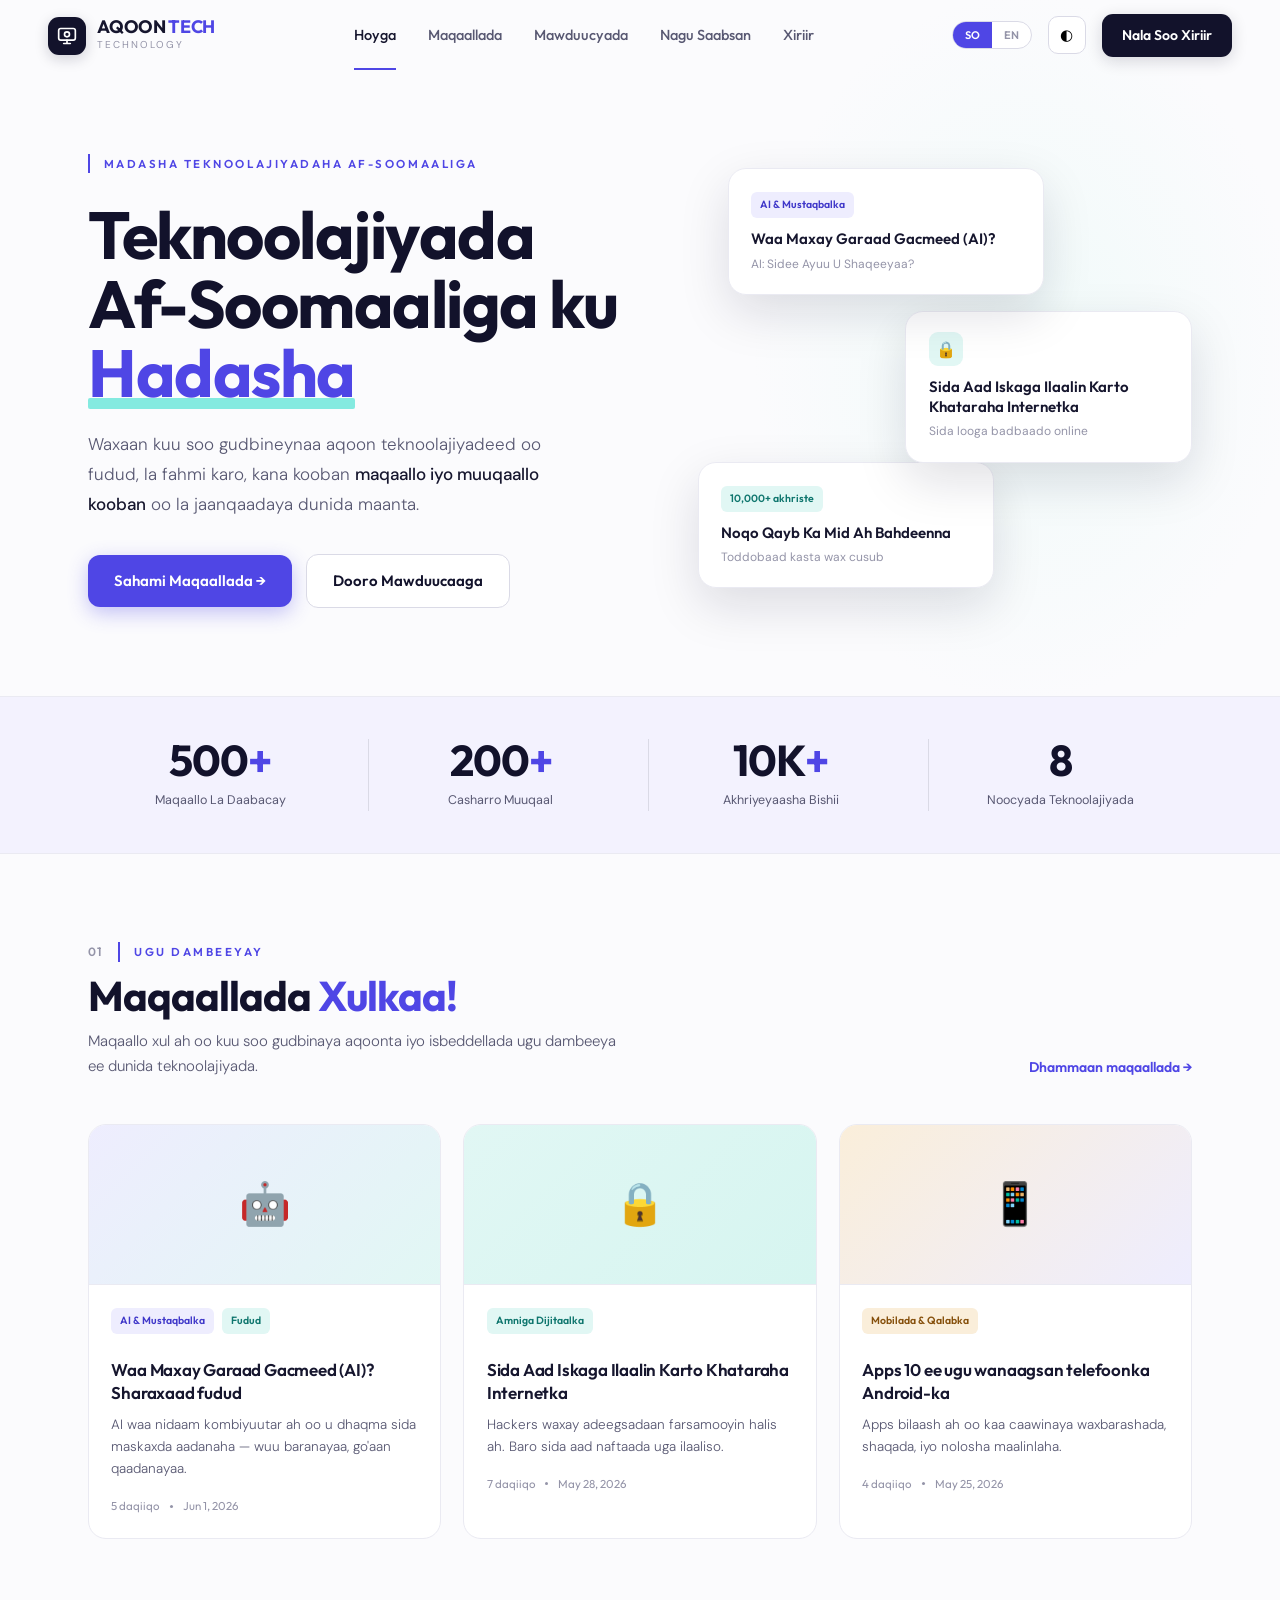
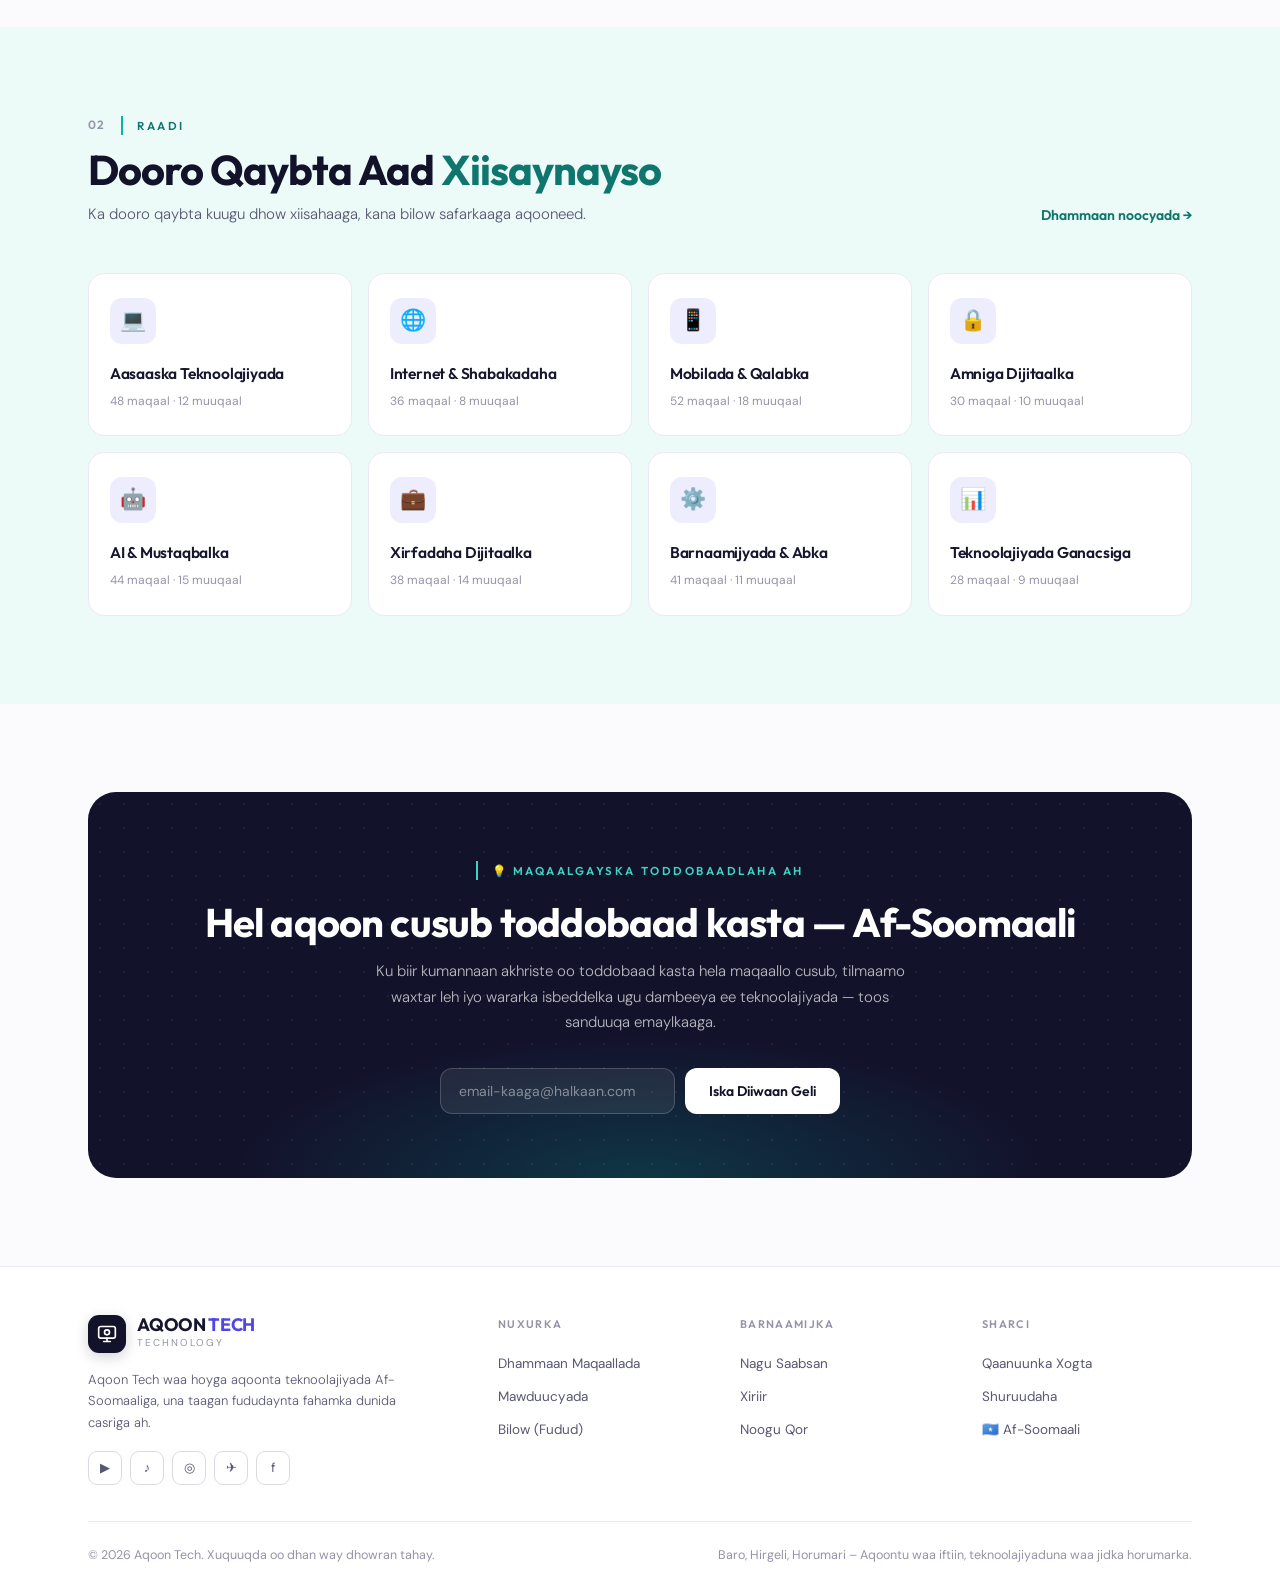
==== commit d4b82d8a: "Add files via upload" ====
--- a/index.html
+++ b/index.html
@@ -3,9 +3,9 @@
 <head>
 <meta charset="UTF-8">
 <meta name="viewport" content="width=device-width, initial-scale=1.0">
-<meta name="description" content="Aqoon Tech — Teknoolajiyada gacanta kuu geyneysa. Waxbarashada teknoolajiyada ee Af-Soomaali bulshada adduunka.">
+<meta name="description" content="Aqoon Tech — Teknoolajiyada Af-Soomaaliga ku hadasha. Maqaallo iyo casharro teknoolajiyadeed oo fudud, loogu talagalay Soomaalida adduunka oo dhan.">
 <meta name="theme-color" content="#4F46E5">
-<title>Aqoon Tech — Teknoolajiyada Gacanta Kuu Geyneysa</title>
+<title>Aqoon Tech — Teknoolajiyada Af-Soomaaliga ku Hadasha</title>
 <link rel="preconnect" href="https://fonts.googleapis.com">
 <link rel="preconnect" href="https://fonts.gstatic.com" crossorigin>
 <link href="https://fonts.googleapis.com/css2?family=Outfit:wght@300;400;500;600;700;800&family=DM+Sans:ital,opsz,wght@0,9..40,300;0,9..40,400;0,9..40,500;1,9..40,400&display=swap" rel="stylesheet">
@@ -292,7 +292,7 @@
       <span class="kicker" style="color:#3DD4C2;border-color:#3DD4C2" data-so="💡 Maqaalgayska Toddobaadlaha ah" data-en="💡 Weekly Newsletter">💡 Warqad Toddobaadle</span>
       <h2 data-so="Hel aqoon cusub toddobaad kasta — Af-Soomaali" data-en="Get fresh knowledge every week — in Somali">Hel teknoolajiyada toddobaad kasta — Af-Soomaali</h2>
       <p data-so="Ku biir kumannaan akhriste oo toddobaad kasta hela maqaallo cusub, tilmaamo waxtar leh iyo wararka isbeddelka ugu dambeeya ee teknoolajiyada — toos sanduuqa emaylkaaga." data-en="Join thousands of readers who get new articles, useful tips, and the latest technology updates every week — straight to your inbox.">Ku biir 10,000+ akhriste. Maqaallo cusub, tilmaamo fudud, iyo war teknoolajiyad — toos galbuuriga. Had iyo jeer bilaash.</p>
-      <form class="nl-form newsletter-form" onsubmit="handleNewsletter(this);return false">
+      <form class="nl-form" onsubmit="handleNewsletter(this);return false">
         <input class="nl-input" type="email" required placeholder="email-kaaga@halkaan.com">
         <button type="submit" class="nl-btn" data-so="Iska Diiwaan Geli" data-en="Subscribe">Iska Diiwaan Geli</button>
       </form>
